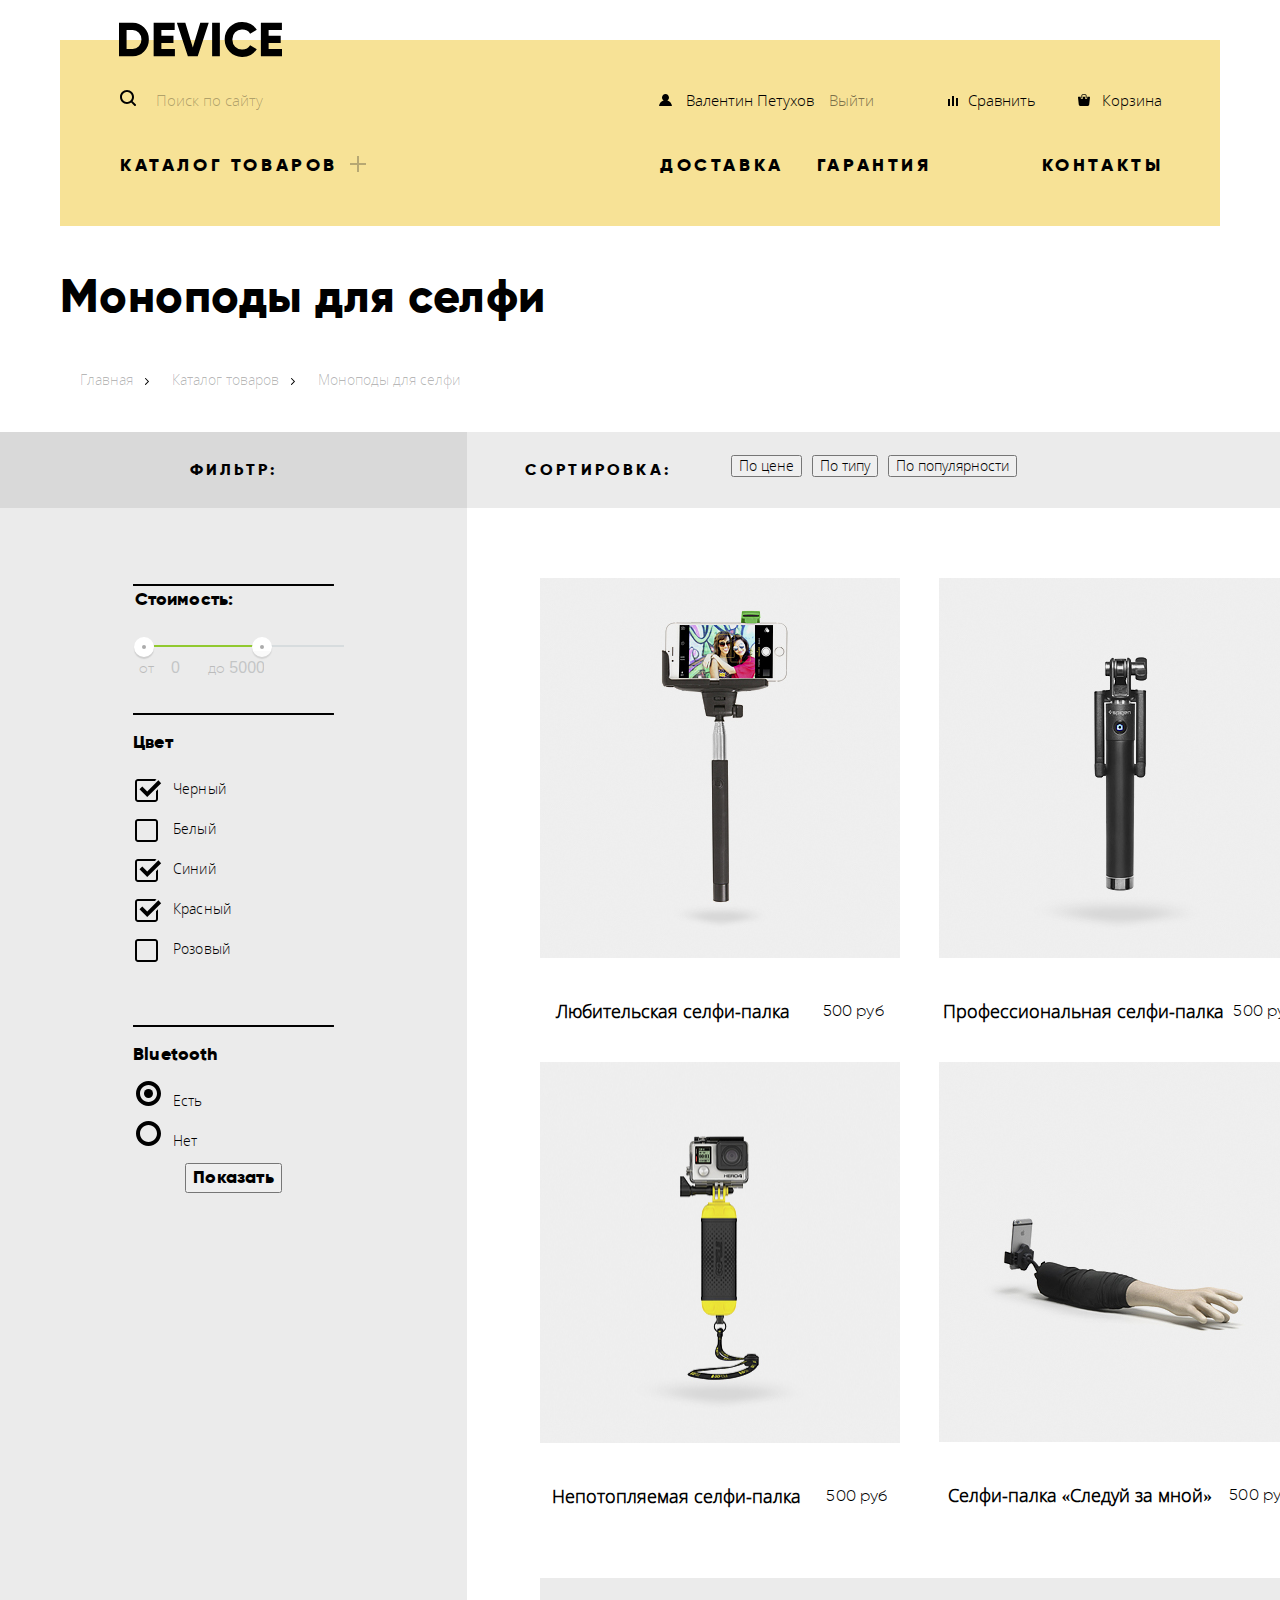
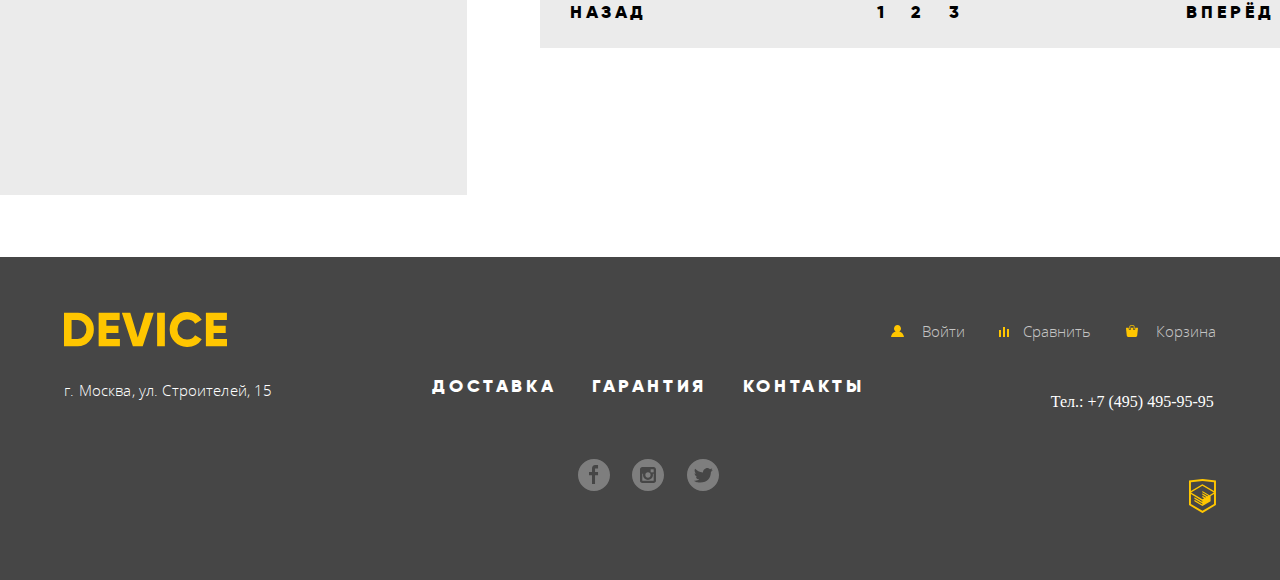
==== catalog-item.html @ 0e11ee61 "каталог" ====
<!DOCTYPE html>
<html lang="ru">
  <head>
    <meta charset="utf-8">
    <title>HTML Academy: Девайс</title>
    <link rel="stylesheet" href="css/normalize.css">
    <link rel="stylesheet" href="css/style.css">

  </head>
  <body>
    <div class="navigation_catalog">
      <div class="main_logo">
        <a href="index.html">
      <svg xmlns="http://www.w3.org/2000/svg" width="163" height="35" viewBox="0 0 163 35" fill="black">
          <defs>
              <style>
                  .cls-1{fill-rule:evenodd}
              </style>
          </defs>
          <path id="_-e-logo" d="M-.151.702v33.6h13.532a15.72 15.72 0 0 0 11.72-4.824 16.458 16.458 0 0 0 4.712-11.976 16.458 16.458 0 0 0-4.712-11.976A15.723 15.723 0 0 0 13.381.702H-.151zM7.582 26.91V8.091h5.8a8.646 8.646 0 0 1 6.5 2.568 9.407 9.407 0 0 1 2.489 6.84 9.406 9.406 0 0 1-2.489 6.84 8.642 8.642 0 0 1-6.5 2.568h-5.8zm34.8-5.952h12.082v-7.3H42.378V8.091h13.291V.702H34.645v33.6H55.91V26.91H42.378v-5.952zm36.343 13.344L89.744.702h-8.458l-7.491 24.72L66.304.702h-8.457l11.019 33.6h9.859zm14.4 0h7.733V.702h-7.733v33.6zm38.615-1.416a15.506 15.506 0 0 0 6.041-5.688l-6.67-3.84a7.482 7.482 0 0 1-3.165 3.024 9.87 9.87 0 0 1-4.664 1.1 9.595 9.595 0 0 1-7.177-2.736 9.909 9.909 0 0 1-2.682-7.248 9.909 9.909 0 0 1 2.682-7.248 9.595 9.595 0 0 1 7.177-2.736 9.897 9.897 0 0 1 4.639 1.08 7.592 7.592 0 0 1 3.19 3.048l6.67-3.84a15.873 15.873 0 0 0-6.09-5.688 17.42 17.42 0 0 0-8.409-2.088c-9.779-.272-17.797 7.691-17.591 17.472-.208 9.781 7.809 17.747 17.588 17.476a17.52 17.52 0 0 0 8.458-2.088zm17.881-11.928h12.082v-7.3h-12.085V8.091h13.29V.702h-21.023v33.6h21.265V26.91h-13.532v-5.952z" class="cls-1" data-name="-e-logo"/>
      </svg></a>
      </div>
    <nav>
      <ul class="user_menu">
        <li class="nav_butt1_cat"><img src="img/search.svg" alt="Лупа для поиска" class="search_ic"><a href="" class="button button_search">Поиск по сайту</a></li>
        <li class="nav_butt2_cat"><img src="img/user.svg" alt="иконка войти" class="in_ic"><a href="" class="button">Валентин Петухов</a></li>
        <li class="nav_butt2.2_cat"><a href="" class="button nav_cat">Выйти</a></li>
        <li class="nav_butt3_cat"><img src="img/compare.svg" alt="иконка сравнить" class="compare_ic"><a href="" class="button">Сравнить</a></li>
        <li class="nav_butt4_cat"><img src="img/cart.svg" alt="иконка корзины" class="cart_ic"><a href="" class="button">Корзина</a></li>
      </ul>

      <ul class="main_menu">
        <li class="main_butt1"><a href="catalog-item.html" class="button_main nav_butt">Каталог товаров</a></li>
        <li class="button_plus"><a href=""><img src="img/plus.svg" alt="+"></a></li>
        <li class="main_butt2"><a href="" class="button_main">Доставка</a></li>
        <li class="main_butt3"><a href="" class="button_main">Гарантия</a></li>
        <li class="main_butt5"><a href="" class="button_main">Контакты</a></li>

      </ul>
    </div>
    <div>
      <ul class="visually-hidden nav_menu">
          <li><a href="#">Виртуальная реальность</a></li>
          <li><a href="catalog-item.html">Моноподы для селфи</a></li>
          <li><a href="#">Экшн-камеры</a></li>
          <li><a href="#">Фитнеc-браслеты</a></li>
          <li><a href="#">Умные часы</a></li>
          <li><a href="#">Квадрокоптеры</a></li>
    </div>
      </ul>
    </nav>
    </header>
  <main>
    <p class="info">Моноподы для селфи</p>
    <ul class="breadcrumps">
      <li> <a href="" class="breadcrumps_list">Главная</a></li>
      <li> <a href="" class="breadcrumps_list">Каталог товаров</a></li>
      <li class="breadcrumbs-current breadcrumps_list">Моноподы для селфи</li>
    </ul>



    <div class="filter_opt">
      <p class="main-filt">Фильтр:</p>
      <p class="filt_sort">Сортировка:</p>
      <form class="" method="get"
      action="https://echo.htmlacademy.ru">
        <fieldset class="filter_opt">
          <ul class="filet_tab">
            <li><button type="button">По цене</button></li>
            <li><button type="button">По типу</button></li>
            <li><button type="button">По популярности</button></li>
          </ul>
        </fieldset>
      </form>
    </div>
    <div class="items_catalog">
      <div class="filt_part">
        <p class="visually-hidden">Фильтр товаров</p>
        <form class="filter_catalog" method="get" action="https://echo.htmlacademy.ru">
          <fieldset class="filter-item">
                  <legend class="items">Стоимость:</legend>
                  <div class="range-filter">
                    <div class="range-controls">
                      <div class="scale">
                        <div class="bar"></div>
                      </div>
                      <div class="toggle toggle-min"></div>
                      <div class="toggle toggle-max"></div>
                    </div>
                    <div class="price-controls">
                      <label class="min-price">от <input name="min-price" type="number" value="0"></label>
                      <label class="max-price">до <input name="max-price" type="number" value="5000"></label>
                    </div>
                  </div>
                </fieldset>

            <!--<p class="price-option"><input type="range" min="0" max="15000" step="50"></p>-->


          <fieldset>
            <legend class="items color">Цвет</legend>
            <ul>
              <li class="color-option"><input type="checkbox" class="filter-input-checkbox visually-hidden" name="black" checked id="color_black">Черный
                <label for="color_black"></label>
              </li>
              <li class="color-option"><input type="checkbox" class="filter-input-checkbox visually-hidden"  name="white" id="color_white">Белый
                <label for="color_white"></label>
              </li>
              <li class="color-option"><input type="checkbox" class="filter-input-checkbox visually-hidden" name="blue" checked id="color_blue">Синий
                <label for="color_blue"></label>
              </li>
              <li class="color-option"><input type="checkbox" class="filter-input-checkbox visually-hidden" name="red" checked id="color_red">Красный
                <label for="color_red"></label>
              </li>
              <li class="color-option"><input type="checkbox" class="filter-input-checkbox visually-hidden" name="pink" id="color_pink">Розовый
                <label for="color_pink"></label>
              </li>
            </ul>
          </fieldset>

          <fieldset class="bluet_sl">
            <legend class="items bluetooth_opt">Bluetooth</legend>
            <ul>
              <li class="bluetooth-option"><input type="radio" class="filter-input-radio visually-hidden" name="bluetooth" value="have" checked id="bluet_yes">Есть
                <label for="bluet_yes"></label>
              </li>
              <li class="bluetooth-option"><input type="radio" class="filter-input-radio visually-hidden" name="bluetooth" value="no" id="bluet_no">Нет
                <label for="bluet_no"></label>
              </li>
            </ul>
          </fieldset>
          <button type="submit" class="items button_main">Показать</button>
        </form>
      </div>
    <div >
      <ul class="catalog">
        <li>

            <p><img src="img/item-1.jpg" width="360" height="380" alt="Любительская селфи-палка"></p>
            <div class="visually-hidden">
              <a href="#">В корзину</a>
              <a href="#">Добавить к сравнению</a>
            </div>
            <div class="catalog_items">
              <a href="" class="button"> <h3>Любительская селфи-палка</h3></a>
              <p class="price">500 руб</p>
            </div>
        </li>
        <li>

            <p><img src="img/item-2.jpg" width="360" height="380" alt="Профессиональная селфи-палка"></p>
            <div class="visually-hidden">
              <a href="#">В корзину</a>
              <a href="#">Добавить к сравнению</a>
            </div>
            <div class="catalog_items">
            <a href="" class="button"> <h3>Профессиональная селфи-палка </h3></a>
            <p class="price">500 руб</p>
            </div>

        </li>
        <li>

          <p><img src="img/item-3.jpg" width="360" height="381" alt="Непотопляемая селфи-палка"></p>
          <div class="visually-hidden">
            <a href="#" >В корзину</a>
            <a href="#" >Добавить к сравнению</a>
        </div>
        <div class="catalog_items">
            <a href="" class="button"><h3>Непотопляемая селфи-палка</h3></a>
            <p class="price">500 руб</p>
        </div>
        </li>
        <li>

        <p><img src="img/item-4.jpg" width="360" height="380" alt="Селфи-палка «Следуй за мной»"></p>
        <a href="#" class="visually-hidden">В корзину</a>
        <a href="#" class="visually-hidden">Добавить к сравнению</a>
        <div class="catalog_items">
            <a href="" class="button"><h3>Селфи-палка «Следуй за мной»</h3></a>
            <p class="price">500 руб</p>
        </div>
      </li>

      </ul>

      <ul class="filter_list">
        <li class="butt_list">Назад</li>
        <li>1</li>
        <li>2</li>
        <li>3</li>
        <li class="butt_list">Вперёд</li>
      </ul>

  </div>
</div>
  <footer class="footer">
    <div class=footer_menu>
      <div class="foot_log">
        <a href="#" class="foot_logo_main">
          <svg xmlns="http://www.w3.org/2000/svg" width="163" height="35" viewBox="0 0 163 35" fill="#ffc600">
          <defs>
          <style>.cls-1{fill-rule:evenodd}</style>
          </defs>
          <path  id="_-e-logo" d="M-.151.702v33.6h13.532a15.72 15.72 0 0 0 11.72-4.824 16.458 16.458 0 0 0 4.712-11.976 16.458 16.458 0 0 0-4.712-11.976A15.723 15.723 0 0 0 13.381.702H-.151zM7.582 26.91V8.091h5.8a8.646 8.646 0 0 1 6.5 2.568 9.407 9.407 0 0 1 2.489 6.84 9.406 9.406 0 0 1-2.489 6.84 8.642 8.642 0 0 1-6.5 2.568h-5.8zm34.8-5.952h12.082v-7.3H42.378V8.091h13.291V.702H34.645v33.6H55.91V26.91H42.378v-5.952zm36.343 13.344L89.744.702h-8.458l-7.491 24.72L66.304.702h-8.457l11.019 33.6h9.859zm14.4 0h7.733V.702h-7.733v33.6zm38.615-1.416a15.506 15.506 0 0 0 6.041-5.688l-6.67-3.84a7.482 7.482 0 0 1-3.165 3.024 9.87 9.87 0 0 1-4.664 1.1 9.595 9.595 0 0 1-7.177-2.736 9.909 9.909 0 0 1-2.682-7.248 9.909 9.909 0 0 1 2.682-7.248 9.595 9.595 0 0 1 7.177-2.736 9.897 9.897 0 0 1 4.639 1.08 7.592 7.592 0 0 1 3.19 3.048l6.67-3.84a15.873 15.873 0 0 0-6.09-5.688 17.42 17.42 0 0 0-8.409-2.088c-9.779-.272-17.797 7.691-17.591 17.472-.208 9.781 7.809 17.747 17.588 17.476a17.52 17.52 0 0 0 8.458-2.088zm17.881-11.928h12.082v-7.3h-12.085V8.091h13.29V.702h-21.023v33.6h21.265V26.91h-13.532v-5.952z" class="cls-1" data-name="-e-logo"/>
          </svg>
        </a>
        <p class="description foot_contact">г. Москва, ул. Строителей, 15</p>
        </div>
      <div class="foot_serv">
        <ul class="footer_text">
          <li><a href="" class="foot_text">Доставка</a></li>
          <li><a href="" class="foot_text">Гарантия</a></li>
          <li><a href="" class="foot_text">Контакты</a></li>
        </ul>
        <ul class="footer_icon" > <!-- фон для проверки работоспособности иконок -->
          <li><a href="#" class="social_button"><img src="img/facebook.svg" alt="facebook"></a></li>
          <li><a href="#" class="social_button"><img src="img/inst.svg" alt="instagramm"></a></li>
          <li><a href="#" class="social_button"><img src="img/tw.svg" alt="twitter"></a></li>
        </ul>
      </div>
      <div  class="foot_menu1">
        <ul class="foot_user ">
          <li ><object type="image/svg+xml" data="img/user.svg"></object>
            <a href=""  class="foot_menu">Войти</a></li>
          <li><object type="image/svg+xml" data="img/compare.svg"   >
            </object><a href=""  class="foot_menu">Сравнить</a></li>
          <li><object type="image/svg+xml" data="img/cart.svg"></object>
            <a href=""  class="foot_menu">Корзина</a></li>
        </ul>
          <a href="tel:+7.495.495.95.95" class="foot_tel foot_contact">Тел.: +7 (495) 495-95-95</a>
        <div class="academ_log">
          <a href="htmlacademy.ru" class=" foot_logo">
            <svg version="1.1" id="Layer_1" xmlns="http://www.w3.org/2000/svg" xmlns:xlink="http://www.w3.org/1999/xlink" x="0px" y="0px" width="26.943px" height="34.09px" viewBox="0 0 26.943 34.09" enable-background="new 0 0 26.943 34.09" xml:space="preserve" fill="#ffc600">
            <path d="M13.62,0.017L13.472,0L0,1.412v24.661l13.473,8.017l13.43-7.99l0.042-0.025V1.412L13.62,0.017z M25.019,12.127L13.495,5.334 L13.494,5.23l-0.087,0.05l-0.088-0.056v0.109L1.925,12.118V3.147l11.548-1.212l11.547,1.212V12.127z M13.405,6.787L24.923,13.5 l-4.479,2.64l-7.093-4.221l-0.014,1.415l5.904,3.513l-0.86,0.507l-5.03-2.992l-0.014,1.415l3.827,2.275l-0.782,0.523l-3.031-1.787 l-0.014,1.413l1.853,1.091l-1.8,1.081L2.034,13.622L13.405,6.787z M1.925,15.127l11.411,6.791l0.016,1.044L5.41,18.234L5.395,19.65 l7.979,4.795l0.018,1.076l-7.973-4.74l-0.013,1.414l8.021,4.822l0.046,0.025l8.143-4.872l-0.011-5.177l3.415-2.036v10.021 L13.472,31.85L1.925,24.979V15.127z"/>
            </svg>
          </a>
        </div>
      </div>
    </div>
  </footer>
</main>
  </body>
</html>
---- css/style.css ----
@font-face {
  font-family: 'opensanslight';
  src:url('../fonts/opensanslight.woff2') format('woff2'),
  url('../fonts/opensanslight.woff') format('woff');
  font-weight: normal;
  font-style: normal;
}

@font-face {
  font-family: 'opensansregular';
  src:url('../fonts/opensans.woff2') format('woff2'),
  url('../fonts/opensans.woff') format('woff');
  font-weight: normal;
  font-style: normal;
}

@font-face {
  font-family:'gilroyextrabold';
  src: url('../fonts/gilroyextrabold.woff2') format('woff2'),
  url('../fonts/gilroyextrabold.woff') format('woff');
  font-weight: normal;
  font-style: normal;
}

@font-face {
  font-family:'girlgilroylight';
  src: url('../fonts/gilroylight.woff2') format('woff2'),
  url('../fonts/gilroylight.woff') format('woff');
  font-weight: normal;
  font-style: normal;
}

li{
  list-style: none;
}

a{
  text-decoration: none;
  color: black
}

.navigation{
  background-color:  #f7e296;
  margin: 40px auto 0px auto;
  width: 1160px; height: 299px;
}

.navigation_catalog{
  background-color:  #f7e296;
  margin: 40px auto 0px auto;
  width: 1160px; height: 186px;
}

.main_logo{
  position: absolute;
  margin-left: 59px;
  margin-top: -18px;
  padding: 0;
}

.main_logo:hover, .main_logo:focus{
  opacity: 0.6;
}

.main_logo:active{
  opacity: 0.3;
}

.user_menu{
  display: flex;
  padding-top: 45px;
  padding-bottom: 0px;
  margin-bottom: 0px;
  margin-top: 0px;
  padding-left: 0px;
}

.main_menu{
  display: flex;
  padding-top: 35px;
  margin-top: 0px;
  padding-left: 0px;
  text-transform: uppercase;
  letter-spacing: 3.6px;
}

.nav_butt1{
  width: 144px;
  margin-left: 60px;
}

.nav_butt2{
  width: 70px;
  margin-left: 393px;
}

.nav_butt3{
  width: 89px;
  margin-left: 218px;
}

.nav_butt4{
  width: 84px;
  margin-left: 41px;
}

.main_butt1{
  margin-left: 60px;
}

.main_butt2{
  margin-left: 294px;
}

.button_plus{
  opacity: 0.3;
  padding-top:6px;
  margin-left: 12px;
}

.main_butt3{
  margin-left: 33px;
}

.main_butt5{
  margin-left: 110px;
}


.nav_butt1_cat{
  width: 144px;
  margin-left: 60px;
}

.nav_butt2_cat{
  width: 170px; margin-left: 395px;}

.nav_cat{
  opacity: 0.5;
}

.nav_butt3_cat{
  width: 89px;
  margin-left: 74px;
}

.nav_butt4_cat{
  width: 84px;
  margin-left: 41px;
}

.button_search , .breadcrumps_list{
  color: rgba(0, 0, 0, 0.3);
}

.button_search:hover,
.button_search:focus{
  color: rgba(0, 0, 0, 0.6);
}

.button{
  font-size: 15px;
  font-family: 'opensanslight';
  line-height: 30px;
 }

.button:hover, .button:focus,
.button_main:hover, .button_main:focus,
.nav_menu:hover, .nav_menu:focus {
  color: rgba(0, 0, 0, 0.6);
}

.button:active, .button_main:active, .nav_menu:active{
  color: rgba(0, 0, 0, 0.3);
}

.button_site_main{
  margin-top: 46px;
}

.button_main{
  font-size: 18px;
  font-family: 'gilroyextrabold';
  line-height: 30px;
}

.button_site{
  font-size: 18px;
  font-family: 'gilroyextrabold';
  line-height: 30px;
  display: inline-block;
  width: 220px;
  height: 58px;
  text-align: center;
  position: relative;
  text-transform: uppercase;
  letter-spacing: 3.6px;
}

.button_site::before{
  content: url("../img/yellow_line_min.png") ;
  display: block;
  width: 100%;
  position: absolute;
  top: -4%;
  z-index: -1;
}

.button_site:hover::before, .button_site:focus::before{
  content: url("../img/yellow_line_max.png") ;
  display: block;
  color: black;
  width: 100%;
  top: -8%;
  position: absolute;
  z-index: -1;
}

 .button_site:active{
  color: rgba(0, 0, 0, 0.3);
}

.main_item{
  display: flex;
  position: relative;
  margin: -111px auto 0px auto;
  width: 1160px;
  min-height: 486px;
  justify-content: flex-start;
}

.img_item{
  margin-left: 90px;
}

.img_item3{
  align-self: center;
  margin-left: 31px;
}

.main_info{display: flex;
  flex-direction: column;
  align-items:  flex-start;
  margin-left: 125px;
}

.main_info3{
  display: flex;
  flex-direction: column;
  align-items:  flex-start;
  margin-left: 43px;
}

.page_title{
  font-family: 'gilroyextrabold';
  font-size: 47px;
  margin-bottom: 20px;
  line-height: 1.19;
  letter-spacing: 0.47px;
  margin-top: 80px;
  margin-bottom: 0;
}

.description{
  font-family: 'opensanslight';
  font-size: 15px;
  font-weight: 300;
  line-height: 2;
  text-align: left;
  font-weight: 300;
  letter-spacing: 0.15px;
  margin-top: 22px;
  margin-bottom: 0;
}

.slider-controls label {
  display: inline-block;
  width: 12px;
  height: 12px;
  margin-right: 21px;
  color: black;
  vertical-align: top;
  background-image: url(../img/radio-off.svg);
  background-size: 12px;


  cursor: pointer;
}
.slider-controls {
  position: absolute;
  bottom: 147px;
  right: 62px;
  z-index: 20;

  font-size: 0;
}

.filter{
  position: relative;
  left: 983px;
  bottom: 191px;
  width: 80px;

}

.cards_items{
  width: 1161px;
  margin-left: auto;
  margin-right: auto;
  position: relative;
}


.property{
  font-family: 'opensanslight';
  font-size: 13px;
  line-height: 20px;
  color: #464646;
}

.table_content{
  font-family: 'girlgilroylight';
  font-size: 36px;
  line-height: 48px;
}

.items_table{
  margin-top: 50px;
  margin-left: auto;
  margin-right: auto;
  width: 1160px;
}

.items {
  font-family: 'gilroyextrabold';
  font-size: 18px;
  line-height: 24px;
  letter-spacing: 0.18px;
 font-weight: 800;
 font-stretch: normal;
 font-style: normal;
 line-height: 1.33;
 letter-spacing: 0.18px;
 text-align: left;
}

.cards_list{
  display: flex;
  flex-direction: row;
  width: 1160px;
  margin-left: auto;
  margin-right: auto;
  margin-bottom: 0px;
  margin-top: 0px;
  align-items: flex-start;
  justify-content: space-between;
  padding-left: 0px;
}

.cards_box{
  display: flex;
  align-items: flex-start;
  justify-content: space-between;
}

.link::before, .link1::before, .link2::before, .link3::before, .link4::before, .link5::before {
margin-bottom: 40px;
}

.link{
  width: 160px;
}

.link::before{
  content: url(../img/popular-1.svg);
  background-color: #f7e296;
  display: block;
  height: auto;
  padding-top: 52px;
  padding-bottom: 30%;
  position: relative;
  text-align: center;
  width: 160px;
}

.link:hover::before, .cards:focus::before{
  background-color: #f0c52e;
}

.link:active::before{
  content: url(../img/popular-1t.svg);
}

.link1{
  width: 160px;
}

.link1::before{
  content: url(../img/popular-2.svg);
  background-color: #f7e296;
  display: block;
  height: auto;
  padding-top: 43px;
  padding-bottom: 1px;
  position: relative;
  text-align: center;
  width: 160px;
  height: 115px;
}

.link1:hover::before, .cards:focus::before{
  background-color: #f0c52e;
}

.link1:active::before{
  content: url(../img/popular-2t.svg);
}

.link2{
  width: 160px;
}

.link2::before{
  content: url(../img/popular-3.svg);
  background-color: #f7e296;
  display: block;
  height: auto;
  padding-top: 38px;
  padding-bottom: 65px;
  position: relative;
  text-align: center;
  width: 160px;
  height: 58px;
}

.link2:hover::before, .cards:focus::before{
  background-color: #f0c52e;
}

.link2:active::before{
  content: url(../img/popular-3t.svg);
}

.link3{
  width: 160px;
}

.link3::before{
  content: url(../img/popular-4.svg);
  background-color: #f7e296;
  display: block;
  height: auto;
  padding-top: 50px;
  padding-bottom: 32%;
  position: relative;
  text-align: center;
  width: 160px;
  height: 58px;
}

.link3:hover::before, .cards:focus::before{
  background-color: #f0c52e;
}

.link3:active::before{
  content: url(../img/popular-4t.svg);
}

.link4{
  width: 160px;
}

.link4::before{
  content: url(../img/popular-5.svg);
  background-color: #f7e296;
  display: block;
  height: auto;
  left: 50%
  top: 10%;
  position: relative;
  text-align: center;
  padding-top: 32px;
  padding-bottom: 25px;
}

.link4:hover::before, .cards:focus::before{
  background-color: #f0c52e;
}

.link4:active::before{
  content: url(../img/popular-5t.svg);
}

.link5{
  width: 160px;
}

.link5::before{
  content: url(../img/popular-6.svg);
  background-color: #f7e296;
  display: block;
  height: auto;
  padding-top: 49px;
  padding-bottom: 23%;
  position: relative;
  text-align: center;
  width: 160px;
  height: auto;
}

.link5:hover::before, .cards:focus::before{
  background-color: #f0c52e;
}

.link5:active::before{
  content: url(../img/popular-6t.svg);
}

.service_main{
  display: flex;
  margin-left: auto;
  margin-right: auto;
  margin-top: 94px;
  justify-content:  flex-start;
  width: 1160px;
}

.background_serv{
  width: 100%;
  height: 285px;
  left:0px;
  margin-top: 80px;
  background-color: #e5e5e5;
  position: absolute;
  z-index: -2;
}


.parter__logo{
  display: flex;
  justify-content: space-between;
  width: 100%;
  padding-left: 0px;
  margin: 0 auto;
}

.partner_table{
  margin-top: 140px;
  width: 1160px;
  margin-left: auto;
  margin-right: auto;
}

.info_us{
  display: flex;
  flex-flow: row;
  justify-content: space-between;
  align-items: flex-start;
  margin: 100px auto 0;
  box-sizing:  border-box;
  width: 1161px;
}

.about_us , .contacts{
  position: relative;
  margin: 0;
}

.about_us{
  width: 485px;
}

.contacts{
  width: 560px;
}

.info{
  font-size: 47px;
  font-family: 'gilroyextrabold';
  line-height: 48px;
  line-height: 1.02;
  letter-spacing: 0.47px;
  margin-left: auto;
  margin-right: auto;
  width: 1160px;
}

.black_line::before{
  content: url("../img/top_line.png");
  display: block;
  position: absolute;
  top: -44px;
}

.description1{
  margin-top: 28px;
}

.description2{
  margin-top: 0px;
  margin-bottom: 40px;
}

.delivery{
  font-family: 'gilroyextrabold';
  font-size: 16px;
  line-height: 2.5;
  font-weight: 800;
  margin-top: 66px;
  padding-left: 36px;
}

.img_deliv{
  align-self: baseline;
  margin-top: 65px;
}

.button_footer::before{
  content: url("../img/footer_min.png") ;
  display: block;
  width: 100%;
  position: absolute;
  top: -4%;
  z-index: -1;
}

.button_footer{
  display: inline-block;
  width: 260px;
  height: 58px;
  text-align: center;
  position: relative;
  text-transform: uppercase;
  letter-spacing: 3.6px;
  margin-top: 47px;
}

.button_footer::after{
  content: " ";
  display: block;
  position: absolute;
  top: 5%;
  bottom:  15%;
  width: 260px;
  height: 8px;
  background-position: center;
  z-index: -1;
}

.write_butt{
 margin-top: 67px;
}

.user_img{
  fill: #ffc600;
}



.footer{
 display: flex;
 margin-top: 62px;
 width: auto;
 background-color: #464646;
 justify-content: center;
 min-height: 323px;
 margin-left: auto;
 margin-right: auto;
 min-width: 1161px;
}

.img_foot{
  padding-right: 15px;
}

.foot_logo:hover, .foot_logo:focus{
  opacity: 0.6;
}

.foot_logo:active{
  opacity: 0.3;
}

.foot_contact{
  color: white;
  margin-top: 24px;
  width: 240px;
}

.foot_menu1{
 display: flex;
 flex-flow: column;
 width: 325px;
 margin-top: 40px;
}

.foot_user{
  list-style: none;
  display: flex;
  padding-left: 0px;
  justify-content: space-between;
  margin-bottom: 0px;
}

 .foot_log{
 display: flex;
 min-width: 367px;
 justify-content: center;
 flex-direction: column;
 align-items: flex-start;
 margin-top: -90px;
 }

.foot_serv{
 display: flex;
 justify-content: center;
 flex-direction: column;
 align-items: center;
 margin-left: -25px;
}

.footer_text{
 display: flex;
 flex-flow:  row;
 justify-content:  space-around;
 min-width: 468px;
 list-style: none;
 padding-left: 0;
 margin-bottom: 0;
 margin-top: 80px;
}

.footer_icon{
  display: flex;
  flex-flow:  row;
  width: 141px;
  justify-content: space-between;
  align-items: center;
  list-style: none;
  padding-left: 0;
  margin-top: 60px;
}

.social_button{
  opacity: 0.3;
}

.social_button:hover, .social_button:focus{
  opacity: 0.6;
}

.social_button:active{
  opacity: 0.1;
}

.footer_menu{
  display: flex;
  width: 1160px;
  justify-content: space-around;
  margin-bottom: 30px;
  flex-flow: row;
  list-style: none;
  box-sizing: border-box;
}

.foot_menu {
 color: rgba(255, 255, 255, 0.7);
 font-size: 15px;
 font-family: 'opensanslight';
 line-height: 36px;
 margin-left: 14px;
}

.foot_menu:default{
  opacity: 0.7;
}

.foot_menu:hover, .foot_menu:focus{
  color: #fff;
}

.foot_menu:active{
  opacity: 0.3;
}


.academ_log {
  align-self: flex-end;
  margin-top: 68px;
}

.foot_tel{
  align-self: flex-end;
  margin-top: 44px;
  width: 165px;
}

.services{
  display: flex;
  flex-flow: column;
  align-items: flex-start;
  width: 278px;
  padding-left: 0;
}

.slider_services{
  text-align: right;
  display: flex;
  flex-flow: column;
  justify-content: space-around;
  border-right: 7px solid black;
  width: 277px;
  height: 320px;
}

.button_services{
  background-color: transparent;
  border:none;
  margin-bottom: 55px;
  width: 160px;
  height: 8px;
  text-align: center;
  position: relative;
  text-transform: uppercase;
  letter-spacing: 3.6px;
  font-size: 18px;
  font-family: 'gilroyextrabold';
  line-height: 30px;
}

.button_services::before{
  content: url("../img/service_min.png");
  display: block;
  top: 5%;
  right: -210px;
  width: 100%;
  position: absolute;
  padding-right: 45px;
  margin-right: 166px;
  z-index: -1;
}

.button_services:hover::before, .button_services:focus::before{
  content: url("../img/service_max.png") ;
  display: block;
  color: black;
  width: 100%;
  top: -8%;
  position: absolute;
  z-index: -1;
  border:none;
  outline: 0 !important;
}

.button_services:active::before{
  color: white;
  content: url("../img/service_black.png") ;
  display: block;
  color: black;
  width: 100%;
  top: -8%;
  position: absolute;
  z-index: -1;
  outline: 0 !important;
}

.button_services:active{
  color: white;
  border: none; outline: inherit;
}


.button_services:hover, .button_services:focus{
  border: none;
  outline: inherit;
}

.partner_logo_item:hover, .partner_logo_item:focus{
  opacity: 1;
}

.partner_logo_item{
  opacity: 0.2;
}

fieldset{outline: none;
  border: none;
  padding:0px;
}

.button_foot, .nav_menu{
  font-size: 15px;
  font-family: 'opensanslight';
  line-height: 36px;
}

.breadcrumps{
  font-size: 14px;
  font-family: 'opensanslight';
  line-height: 24px;
}

.breadcrumps-current{
  font-size: 14px;
  font-family: 'opensanslight';
  line-height: 24px;
}

.main-filt{
  text-transform: uppercase;
  font-family: 'gilroyextrabold';
  font-size: 16px;
  line-height: 24px;
  letter-spacing: 3.2px;
  background-color: #d9d9d9;
  margin-bottom: 0;
  min-width: 467px;
  text-align: center;
  margin: 0;
  padding-top: 26px;

}

.filt_sort{
  text-transform: uppercase;
  font-family: 'gilroyextrabold';
  font-size: 16px;
  line-height: 24px;
  letter-spacing: 3.2px;
  background-color: #ebebeb;
  margin-bottom: 0;
  min-width: 262px;
  text-align: center;
  padding-top: 26px;
  padding-bottom: 26px;
  align-self: flex-start;
  margin: 0px;

}

fieldset{
  font-size: 14px;
  font-family: 'opensanslight';
  line-height: 40px;
  letter-spacing: 0.14px;
}

.price-option ,  .color-option , .bluetooth-option{
  font-size: 14px;
  font-family: 'opensanslight';
  line-height: 40px;
  letter-spacing: 0.14px;
}

.price{
  font-family: 'girlgilroylight';
  font-size: 16px;
  line-height: 24px;
  letter-spacing: 0.16px;
}

.logo_device{
  margin-left: 199px;
  margin-top: 21px;.
}

.list_item{width: 87px;
  height: 13px;
  display: flex;
  flex-direction: row;
  padding-left: 0px;
  border: none;
  outline: none;
}

.table_content{
  display: flex;
  width: 429px;
  justify-content: space-between;
  margin-top: 23px;
  margin-bottom: 5px;
  line-height: 1.33;
  letter-spacing: 0.36px;
}

.property{
  display: flex;
  width: 361px;
  justify-content: space-between;
}

.copter{
  width: 232px;
}

.copt_opt{
  width: 274px;
}

.search_ic{
  margin-right: 20px;
}

.in_ic{
  margin-right: 14px;
}

.compare_ic{
  margin-right: 10px;
}

.cart_ic{
  margin-right: 12px;
}

.services1{
  display: flex;
  margin-top: 47px;
}

.services_del::after{
  content: url("../img/delivery.svg") ;
  position: relative;
  top: 20px;
}

.services_af::after{
  content: url("../img/warranty.svg") ;
  position: relative;
  top: -5px;
  right: 20px;
}

.services_cred::after{
  content: url("../img/credit.svg") ;
  position: relative;
  top: -5px;
  right: 25px;
}


.delivery_inf{
  display: flex;
  flex-flow: column;
  width: 426px;
  margin-right: 132px;
  margin-left: 117px;
}

.info_deli{
  margin-top: 8px;
  margin-bottom: 0;
}

.info_deli1{
  margin-top: 28px;
}


.icon_dev{
  width: 100px;
  height: 100px;
  fill: red;
}

.breadcrumps{
  display: flex;
  list-style: none;
  margin-bottom: 40px;
  justify-content: flex-start;
  flex-wrap: wrap;
  margin-left: auto;
  margin-right: auto;
  width: 1160px;
}

.breadcrumps li{
  position: relative;
  margin-right: 39px;
}


.breadcrumps li::after{
  content: url("../img/nav-arrow.svg") ;
  position: absolute;
  right: -16px;
}

.breadcrumbs-current::after {
  display: none;
}

.filter_items{
  display: flex;
  flex-direction: row;
  width: 100%;
  justify-content: flex-start;
  align-items:  center;
}

.filter_opt{
  display: flex;
  flex-direction: row;
  background-color: #ebebeb;
  min-height: 71px;
}

.filet_tab{
  display: flex;
  flex-direction: row;
  list-style: none;
  justify-content:  space-between;
  align-items: center;
  width: 286px;
  padding-left:0;
}

.filter_catalog{
  display: flex;
  justify-content: flex-start;
  align-items: center;
  flex-direction: column;
  background-color: #ebebeb;
  width: 467px;
  min-height: 1287px;
}

.color-option label{
  position: relative;

  display: block;

  cursor: pointer;
  user-select: none;
}

.color-option + label::before {
  content: "";
  position: absolute;

  width: 16px;
  height: 16px;


}

.filter-input-checkbox + label::before {
  content: "";
  position: absolute;

  top: -30px;
  left: -38px;
  width: 23px;
  height: 23px;
  background-image: url("../img/checkbox-off.svg");

}

.filter-input-checkbox:checked + label::before{
  opacity: 0;
}
.filter-input-checkbox:checked + label::after {
  content: "";

  position: absolute;
  top: -30px;
  left: -38px;
  width: 27px;
  height: 23px;


  background-image: url("../img/checkbox-on.svg");
  background-repeat: no-repeat;
  background-position: 0 0;
}

.filter-input-radio + label::before{
  content: "";
  position: absolute;
  width: 25px;
  height: 25px;
  left: 136px;
  background-image: url("../img/radio-off.svg");
  background-repeat: no-repeat;
  background-position: 0 0;
}

.filter-input-radio:checked + label::before{
  opacity: 0;
}

.filter-input-radio:checked + label::after{
  content: "";
  position: absolute;
  width: 25px;
  height: 25px;
  left: 136px;
  background-image: url("../img/radio-on.svg");
  background-repeat: no-repeat;
  background-position: 0 0;

}

.filter-item {
  margin: 0;
  padding: 0;
  background-image: url(../img/up_line_catalog.png);
  background-repeat: no-repeat;
  background-position: left;

  border: none;

  /* Для демонстрации */
  width: 260px;
  margin: 50px auto;
}

.range-filter {
  width: 260px;
  margin-top: -40px;
  height: 50px;
}

.filter-item legend {
  font-size: 18px;
  line-height: 24px;
  padding-top: 29px;
  padding-left: 31px;
  font-weight: 700;
}

.range-controls {
  position: relative;
  top:35px;
  height: 41px;
  margin-left: 30px;
  padding-top: 39px;
  padding-right: 20px;
  padding-left: 20px;



  border-radius: 5px;
}

.range-controls .scale {
  height: 2px;

  background: #d7dcde;
}

.range-controls .bar {
  width: 55%;
  height: 2px;

  background: #91c92f;
}

.range-controls .toggle {
  position: absolute;
  top: 31px;
  left: 0;

  width: 4px;
  height: 4px;
  padding: 0;

  border: 8px solid #ffffff;
  background-color: #ababab;
  box-shadow: 0 2px 1px 0 #cfcfcf;
  border-radius: 50%;
  cursor: pointer;
}

.range-controls .toggle-min {
  left: 0px;
}

.range-controls .toggle-max {
  left: 118px;
}

.price-controls {
  font-size: 0;
  display: flex;
}

.price-controls label {
  display: inline-block;
  line-height: 1.71;
  font-family: 'girlgilroylight';
  font-size: 14px;
  opacity: 0.2;
}

.price-controls input {
  width: 50px;
  padding: 8px 0px;
  margin-left: 0px;
  text-align: left;
  font-family: Roboto, Arial, sans-serif;
  font-size: 16px;
  text-align: center;
  color: #283136;

  border: none;
  border-radius: 5px;
  background: #ebebeb;
}

.max-price {
  text-align: right;

}

.min-price{
  margin-left: 35px; }





.bluet_sl{
  height: 180px;
}

.price_filt{
  padding-top: 69px;
}

.color{
  padding-top: 60px;
  }

.filt_part fieldset{
  width: 201px;
  background-image: url('../img/up_line_catalog.png');
  background-repeat: no-repeat;
  background-position: top;
}

.bluetooth_opt{
  padding-top: 60px;
}

.items_catalog{
  display: flex;

}

.catalog{
  display: flex;
  flex-direction: row;
  flex-wrap: wrap;
  width: 800px;
  margin: 0;
  padding-left: 0;

}

.catalog li{
  width: 360px;
  margin: 54px -34px -51px 73px;
}

.catalog_items{
  display: flex;
  width: 360px;
  justify-content: space-around;
}

.price{
  margin: 0px;
  align-self: center;
}

.filter_list{
  display: flex;
  justify-content: space-between;
  align-items:  center;
  font-family: 'gilroyextrabold';
  font-size: 18px;
  line-height: 24px;
  letter-spacing: 3.6px;
  text-transform: uppercase;
  line-height: 1.33;
  width: 759px;
  margin-left: 73px;
  padding-left: 0;
  background-color: #ebebeb;
  height:  70px;
  margin-top: 100px;
}

.filter_list li{
  margin-right: 24px;
}

.filter_list li:first-child{
  width: 350px;
  margin-left: 30px;

}

.filter_lis li:last-child{
  margin-left: 200px;
  width: 200px;
}

.butt_list:last-child{margin-left: 200px;}

.bread_list{
  width: 759px;
}



.foot_text{
  color: white;
  font-family: 'gilroyextrabold';
  font-size: 18px;
  line-height: 24px;
  letter-spacing: 3.6px;
  text-transform: uppercase;
  line-height: 1.33;
}

.foot_text:hover, .foot_text:focus{
  opacity: 0.6
}

.foot_text:active{
  opacity: 0.3
}

.input_form{
  background-color: #f2f2f2;
}

.cart{
  fill: yellow;
}

.filt_part{

margin-top: 0;
}

.foot_us{
  margin-right: 14px;
}

.user_menu, .main_menu, .nav_menu, .list_item, .cards_list, .services, .parter__logo, .delivery, .foot_menu, .social_button{
  list-style: none;
}

.visually-hidden {
  position: absolute !important;
	clip: rect(1px 1px 1px 1px); /* IE6, IE7 */
	clip: rect(1px, 1px, 1px, 1px);
	padding:0 !important;
	border:0 !important;
	height: 1px !important;
	width: 1px !important;
	overflow: hidden;
}

.slide{display: none;}

#product-1:checked ~ .site-wrapper #slide1,
#product-2:checked ~ .site-wrapper #slide2,
#product-3:checked ~ .site-wrapper #slide3 {
  display: flex;

}

#product-1:checked ~ .site-wrapper label[for="product-1"],
#product-2:checked ~ .site-wrapper label[for="product-2"],
#product-3:checked ~ .site-wrapper label[for="product-3"] {
  background-image: url(../img/radio-on.svg);
}
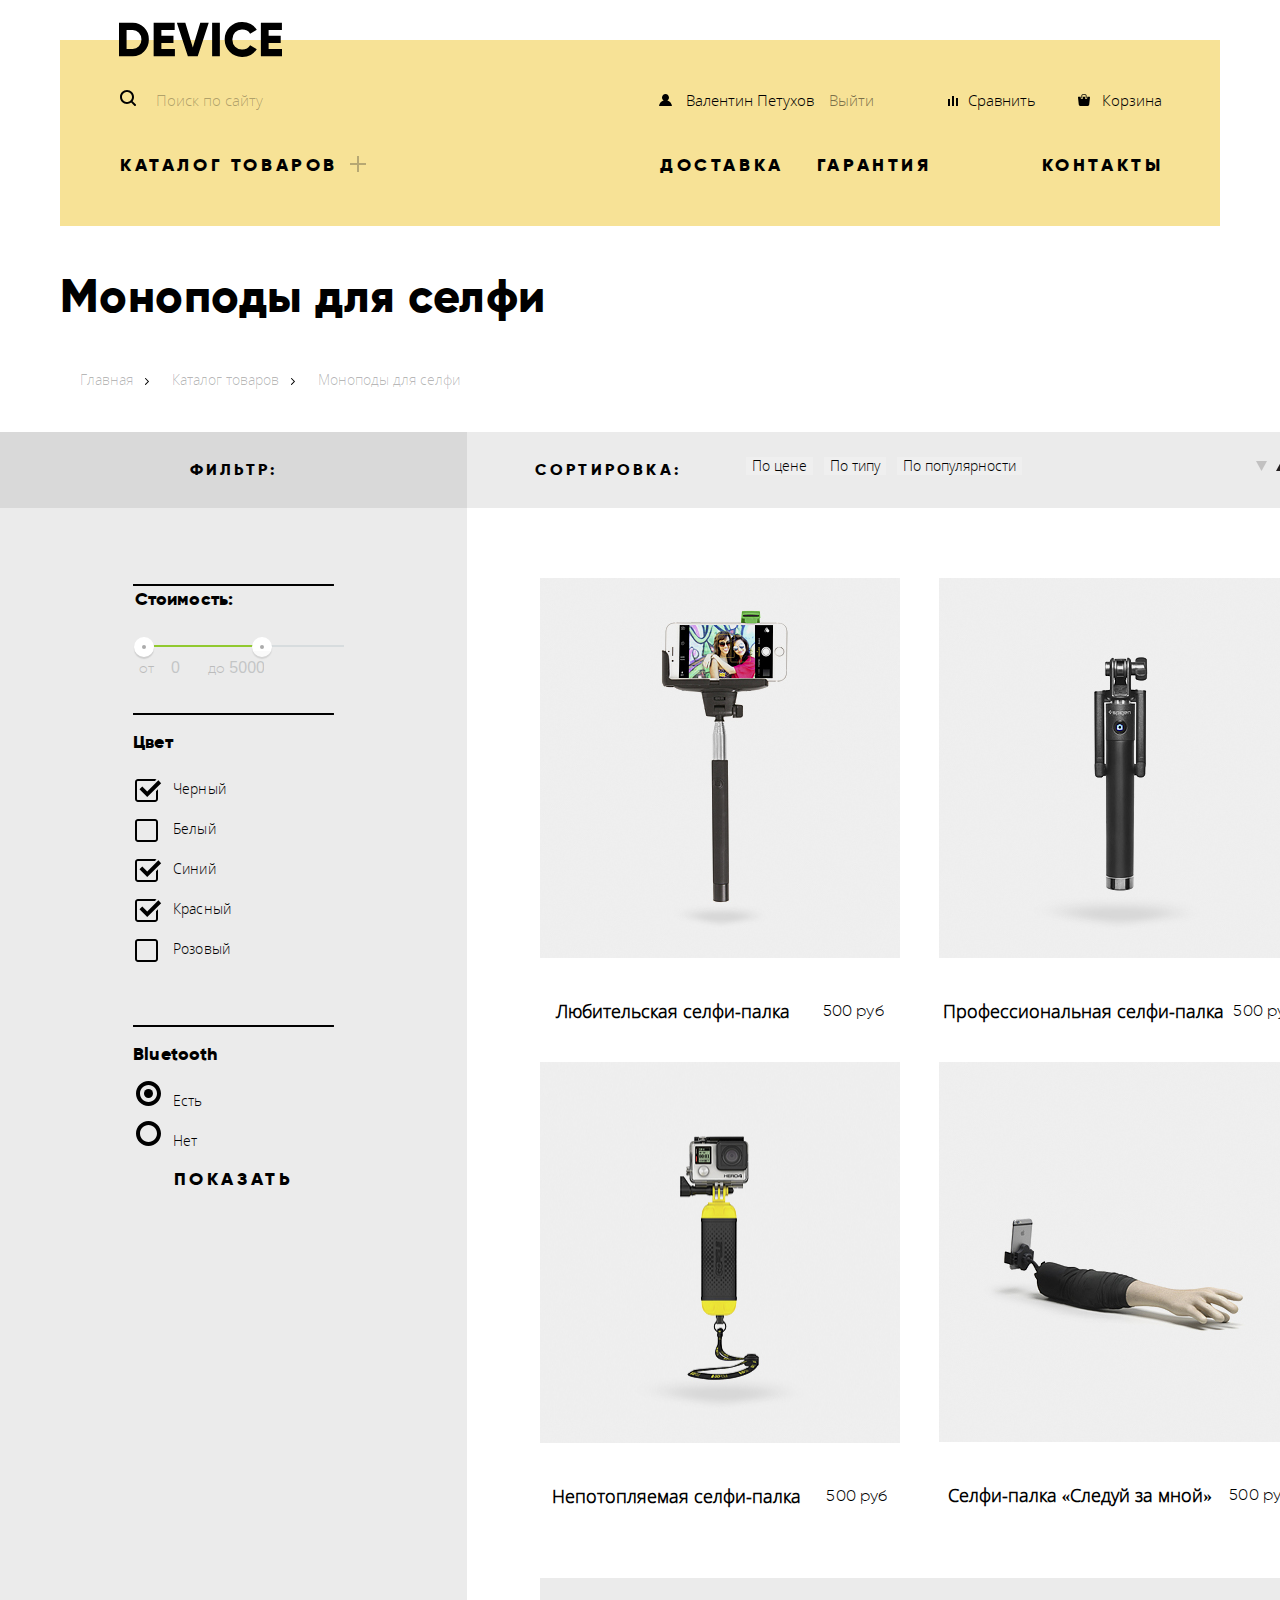
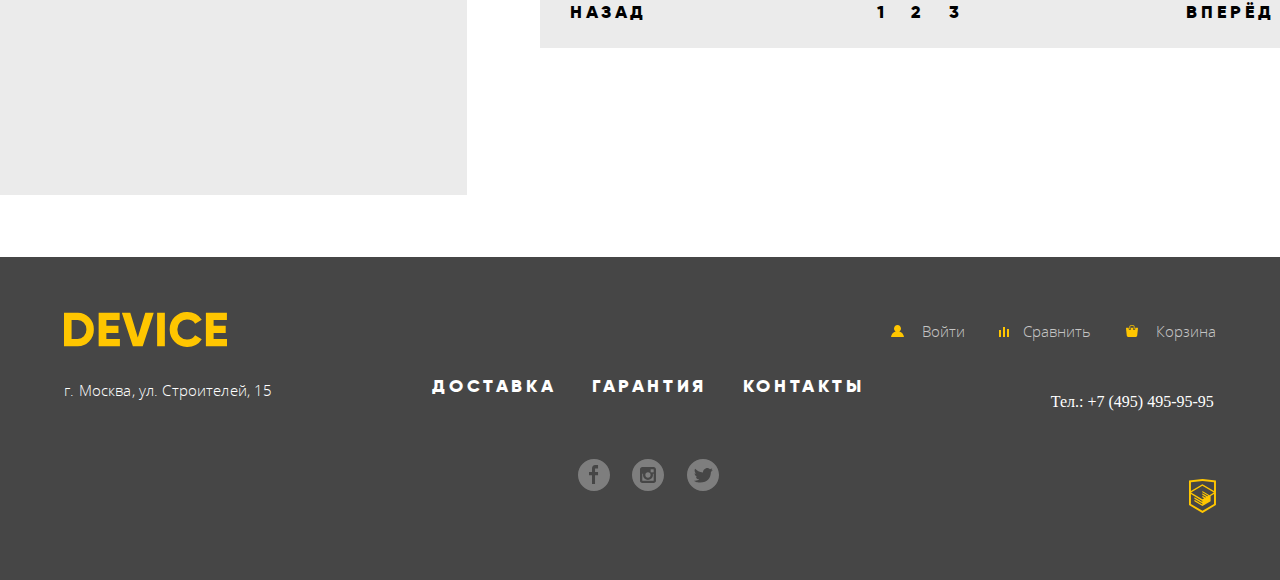
==== commit 7b04d72c: "каталог" ====
--- a/catalog-item.html
+++ b/catalog-item.html
@@ -70,6 +70,15 @@
             <li><button type="button">По цене</button></li>
             <li><button type="button">По типу</button></li>
             <li><button type="button">По популярности</button></li>
+          </ul>
+        </fieldset>
+      </form>
+      <form class="" method="get"
+      action="https://echo.htmlacademy.ru">
+        <fieldset>
+          <ul class="filter_u_d">
+            <li><button type="button" class="icon_down"><img src="img/icon-down-dir.svg" alt=""></button></li>
+            <li><button type="button" class="icon_up"><img src="img/icon-up-dir.svg" alt=""></button></li>
           </ul>
         </fieldset>
       </form>
@@ -130,7 +139,7 @@
               </li>
             </ul>
           </fieldset>
-          <button type="submit" class="items button_main">Показать</button>
+          <button type="submit" class="button_filter button_services items">Показать</button>
         </form>
       </div>
     <div >
--- a/css/style.css
+++ b/css/style.css
@@ -218,6 +218,11 @@
 
  .button_site:active{
   color: rgba(0, 0, 0, 0.3);
+}
+
+.button_filter{
+  outline: none;
+  border: none;
 }
 
 .main_item{
@@ -935,6 +940,7 @@
   padding-bottom: 26px;
   align-self: flex-start;
   margin: 0px;
+  margin-left: 10px;
 
 }
 
@@ -1109,11 +1115,47 @@
   display: flex;
   flex-direction: row;
   list-style: none;
-  justify-content:  space-between;
+  justify-content:  space-around;
   align-items: center;
   width: 286px;
   padding-left:0;
 }
+
+.filet_tab button{
+  outline: none;
+  border: none;
+}
+
+.filter_u_d{
+  display: flex;
+  flex-direction: row;
+  list-style: none;
+  justify-content: space-around;
+  align-items: center;
+  width: 41px;
+  border: none;
+  margin-left: 180px;
+}
+
+.icon_down , .icon_up{
+  padding: 0;
+  border: none;
+  font: inherit;
+  color: inherit;
+  background-color: transparent;
+  cursor: pointer;
+}
+
+.icon_down{
+  opacity: 0.2;
+}
+
+.icon_down:focus , .icon_up:focus,
+.icon_down:active, .icon_ip:active{
+  border: 0px;
+  outline: none;
+}
+
 
 .filter_catalog{
   display: flex;
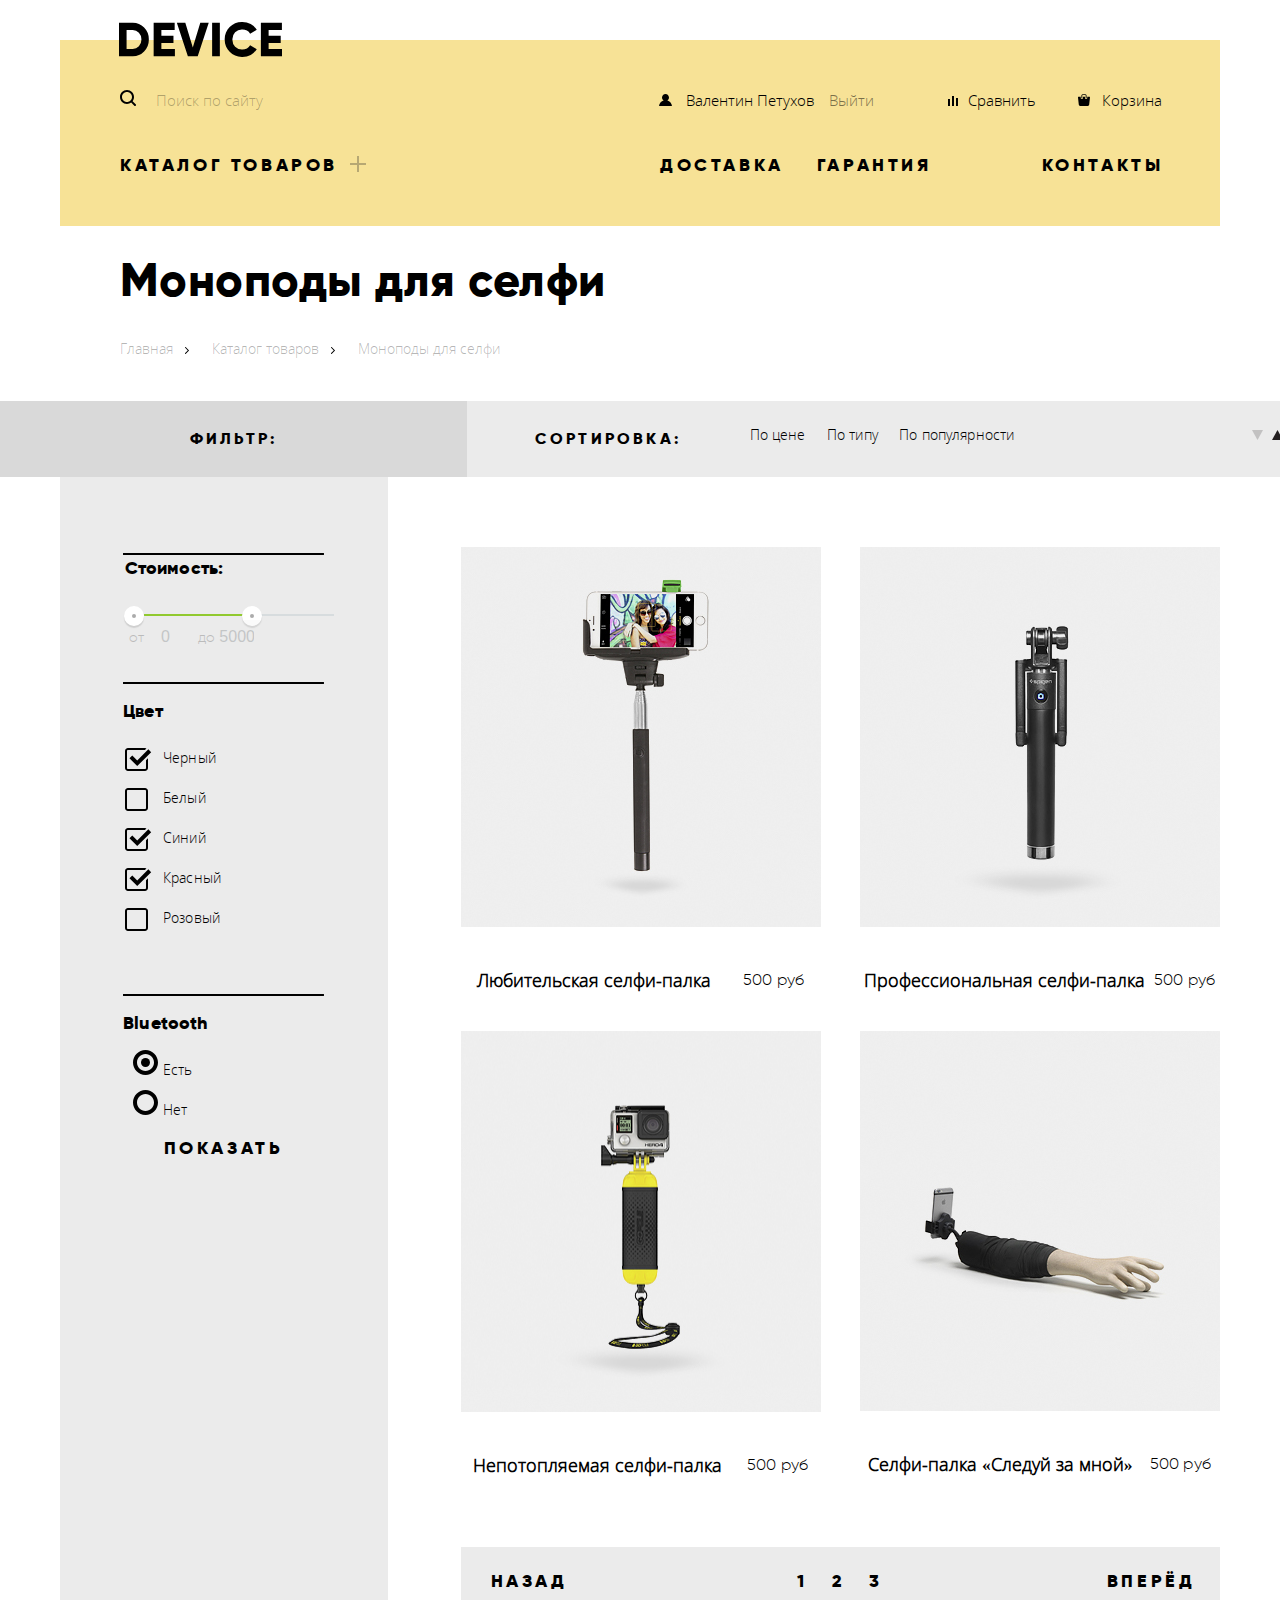
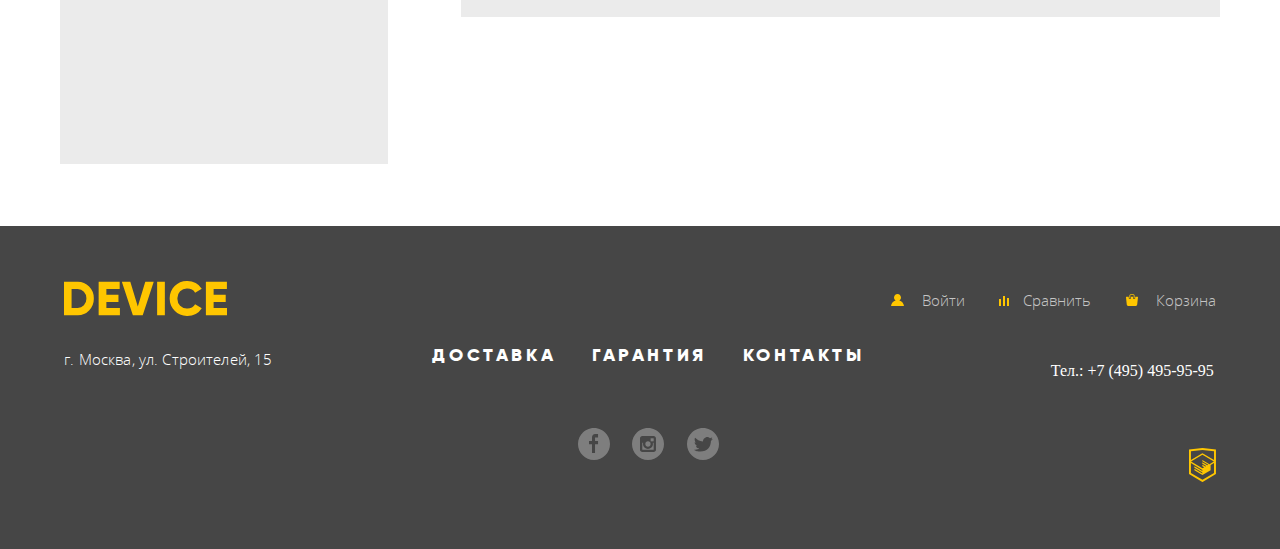
==== commit c1414cec: "карточки каталога" ====
--- a/catalog-item.html
+++ b/catalog-item.html
@@ -28,7 +28,8 @@
         <li class="nav_butt3_cat"><img src="img/compare.svg" alt="иконка сравнить" class="compare_ic"><a href="" class="button">Сравнить</a></li>
         <li class="nav_butt4_cat"><img src="img/cart.svg" alt="иконка корзины" class="cart_ic"><a href="" class="button">Корзина</a></li>
       </ul>
-
+    </nav>
+    <nav>
       <ul class="main_menu">
         <li class="main_butt1"><a href="catalog-item.html" class="button_main nav_butt">Каталог товаров</a></li>
         <li class="button_plus"><a href=""><img src="img/plus.svg" alt="+"></a></li>
@@ -37,8 +38,10 @@
         <li class="main_butt5"><a href="" class="button_main">Контакты</a></li>
 
       </ul>
+    </nav>
     </div>
     <div>
+      <nav>
       <ul class="visually-hidden nav_menu">
           <li><a href="#">Виртуальная реальность</a></li>
           <li><a href="catalog-item.html">Моноподы для селфи</a></li>
@@ -48,10 +51,10 @@
           <li><a href="#">Квадрокоптеры</a></li>
     </div>
       </ul>
-    </nav>
+      </nav>
     </header>
   <main>
-    <p class="info">Моноподы для селфи</p>
+    <h1 class="info">Моноподы для селфи</h1>
     <ul class="breadcrumps">
       <li> <a href="" class="breadcrumps_list">Главная</a></li>
       <li> <a href="" class="breadcrumps_list">Каталог товаров</a></li>
@@ -67,9 +70,9 @@
       action="https://echo.htmlacademy.ru">
         <fieldset class="filter_opt">
           <ul class="filet_tab">
-            <li><button type="button">По цене</button></li>
-            <li><button type="button">По типу</button></li>
-            <li><button type="button">По популярности</button></li>
+            <li><a href="#">По цене</a></li>
+            <li><a href="#">По типу</a></li>
+            <li><a href="#">По популярности</a></li>
           </ul>
         </fieldset>
       </form>
@@ -77,8 +80,8 @@
       action="https://echo.htmlacademy.ru">
         <fieldset>
           <ul class="filter_u_d">
-            <li><button type="button" class="icon_down"><img src="img/icon-down-dir.svg" alt=""></button></li>
-            <li><button type="button" class="icon_up"><img src="img/icon-up-dir.svg" alt=""></button></li>
+            <li><a href="#" class="icon_down"><img src="img/icon-down-dir.svg" alt=""></a></li>
+            <li><a href="#" class="icon_up"><img src="img/icon-up-dir.svg" alt=""></a></li>
           </ul>
         </fieldset>
       </form>
@@ -145,16 +148,17 @@
     <div >
       <ul class="catalog">
         <li>
-
-            <p><img src="img/item-1.jpg" width="360" height="380" alt="Любительская селфи-палка"></p>
-            <div class="visually-hidden">
-              <a href="#">В корзину</a>
-              <a href="#">Добавить к сравнению</a>
+          <div class="catalog_item">
+            <p class="img123"><img src="img/item-1.jpg" class="img_cat" width="360" height="380" alt="Любительская селфи-палка" ></p>
+            <div class="hover_item">
+              <a href="#" class="in_cart">В корзину</a>
+              <a href="#" class="compare_catal">Добавить к сравнению</a>
             </div>
             <div class="catalog_items">
               <a href="" class="button"> <h3>Любительская селфи-палка</h3></a>
               <p class="price">500 руб</p>
             </div>
+          </div>
         </li>
         <li>
 
@@ -195,11 +199,11 @@
       </ul>
 
       <ul class="filter_list">
-        <li class="butt_list">Назад</li>
-        <li>1</li>
-        <li>2</li>
-        <li>3</li>
-        <li class="butt_list">Вперёд</li>
+        <li class="butt_list"><a href="">Назад</a></li>
+        <li><a href="">1</a></li>
+        <li><a href="">2</a></li>
+        <li><a href="">3</a></li>
+        <li class="butt_list"><a href="">Вперёд</a></li>
       </ul>
 
   </div>
--- a/css/style.css
+++ b/css/style.css
@@ -588,6 +588,7 @@
   margin-left: auto;
   margin-right: auto;
   width: 1160px;
+  padding-left: 120px;
 }
 
 .black_line::before{
@@ -903,6 +904,7 @@
   font-size: 14px;
   font-family: 'opensanslight';
   line-height: 24px;
+    padding-left: 120px;
 }
 
 .breadcrumps-current{
@@ -1109,7 +1111,11 @@
   flex-direction: row;
   background-color: #ebebeb;
   min-height: 71px;
-}
+  max-width: 1440px;
+  margin: 0 auto;
+}
+
+
 
 .filet_tab{
   display: flex;
@@ -1163,8 +1169,9 @@
   align-items: center;
   flex-direction: column;
   background-color: #ebebeb;
-  width: 467px;
+  width: 328px;
   min-height: 1287px;
+
 }
 
 .color-option label{
@@ -1216,15 +1223,20 @@
   background-position: 0 0;
 }
 
+
+
 .filter-input-radio + label::before{
   content: "";
   position: absolute;
   width: 25px;
   height: 25px;
-  left: 136px;
+  left: 10px;
+
+
   background-image: url("../img/radio-off.svg");
   background-repeat: no-repeat;
   background-position: 0 0;
+
 }
 
 .filter-input-radio:checked + label::before{
@@ -1236,7 +1248,8 @@
   position: absolute;
   width: 25px;
   height: 25px;
-  left: 136px;
+  left: 10px;
+
   background-image: url("../img/radio-on.svg");
   background-repeat: no-repeat;
   background-position: 0 0;
@@ -1364,6 +1377,7 @@
 
 .bluet_sl{
   height: 180px;
+  position: relative;
 }
 
 .price_filt{
@@ -1387,7 +1401,8 @@
 
 .items_catalog{
   display: flex;
-
+  margin: 0 auto;
+  width: 1161px;
 }
 
 .catalog{
@@ -1410,6 +1425,117 @@
   width: 360px;
   justify-content: space-around;
 }
+
+.img_cat:focus, .img_cat:active{
+  content: "";
+  opacity: 0.5;
+  background-color: red;
+}
+
+
+.img_cat:hover{
+
+}
+
+.catalog_item{
+position: relative;
+}
+
+.hover_item{
+  display: flex;
+  flex-direction:  column;
+  position: absolute;
+  top: 184px;
+  left: 116px;
+  display: none;
+}
+
+.img123{
+  z-index: -1;
+}
+
+.img123:hover ~ .hover_item, .img123:focus ~ .hover_item, .img123:active ~ .hover_item{
+  display: flex;
+
+
+}
+
+
+
+.in_cart{
+  font-size: 18px;
+  font-family: 'gilroyextrabold';
+  line-height: 30px;
+  display: inline-block;
+  width: 220px;
+  height: 58px;
+  text-align: center;
+  position: relative;
+  text-transform: uppercase;
+  letter-spacing: 3.6px;
+  z-index: 1;
+  right: 40px;
+  margin-bottom: -24px;
+}
+
+.in_cart::before{
+  content: url("../img/yellow_line_catalog.png") ;
+  display: block;
+  width: 100%;
+  position: absolute;
+  top: -4%;
+  z-index: -1;
+}
+
+.in_cart:hover::before, .in_cart:focus::before{
+  content: url("../img/yellow_line_catalog_max.png") ;
+  display: block;
+  color: black;
+  width: 100%;
+  top: -8%;
+  position: absolute;
+  z-index: -1;
+}
+
+ .in_cart:active{
+  color: rgba(0, 0, 0, 0.3);
+}
+
+.compare_catal{
+  opacity: 0.5;
+  font-family: 'opensanslight';
+  font-size: 13px;
+  font-weight: 300;
+  font-stretch: normal;
+  font-style: normal;
+  line-height: 2.77;
+  letter-spacing: 0.13px;
+}
+
+.compare_catal:focus , .compare_catal:hover{
+  opacity: 1;
+}
+
+
+
+
+
+
+
+
+
+
+
+
+
+
+
+
+
+
+
+
+
 
 .price{
   margin: 0px;
@@ -1453,6 +1579,7 @@
 
 .bread_list{
   width: 759px;
+
 }
 
 
@@ -1485,7 +1612,8 @@
 
 .filt_part{
 
-margin-top: 0;
+max-width: 1161px;
+
 }
 
 .foot_us{
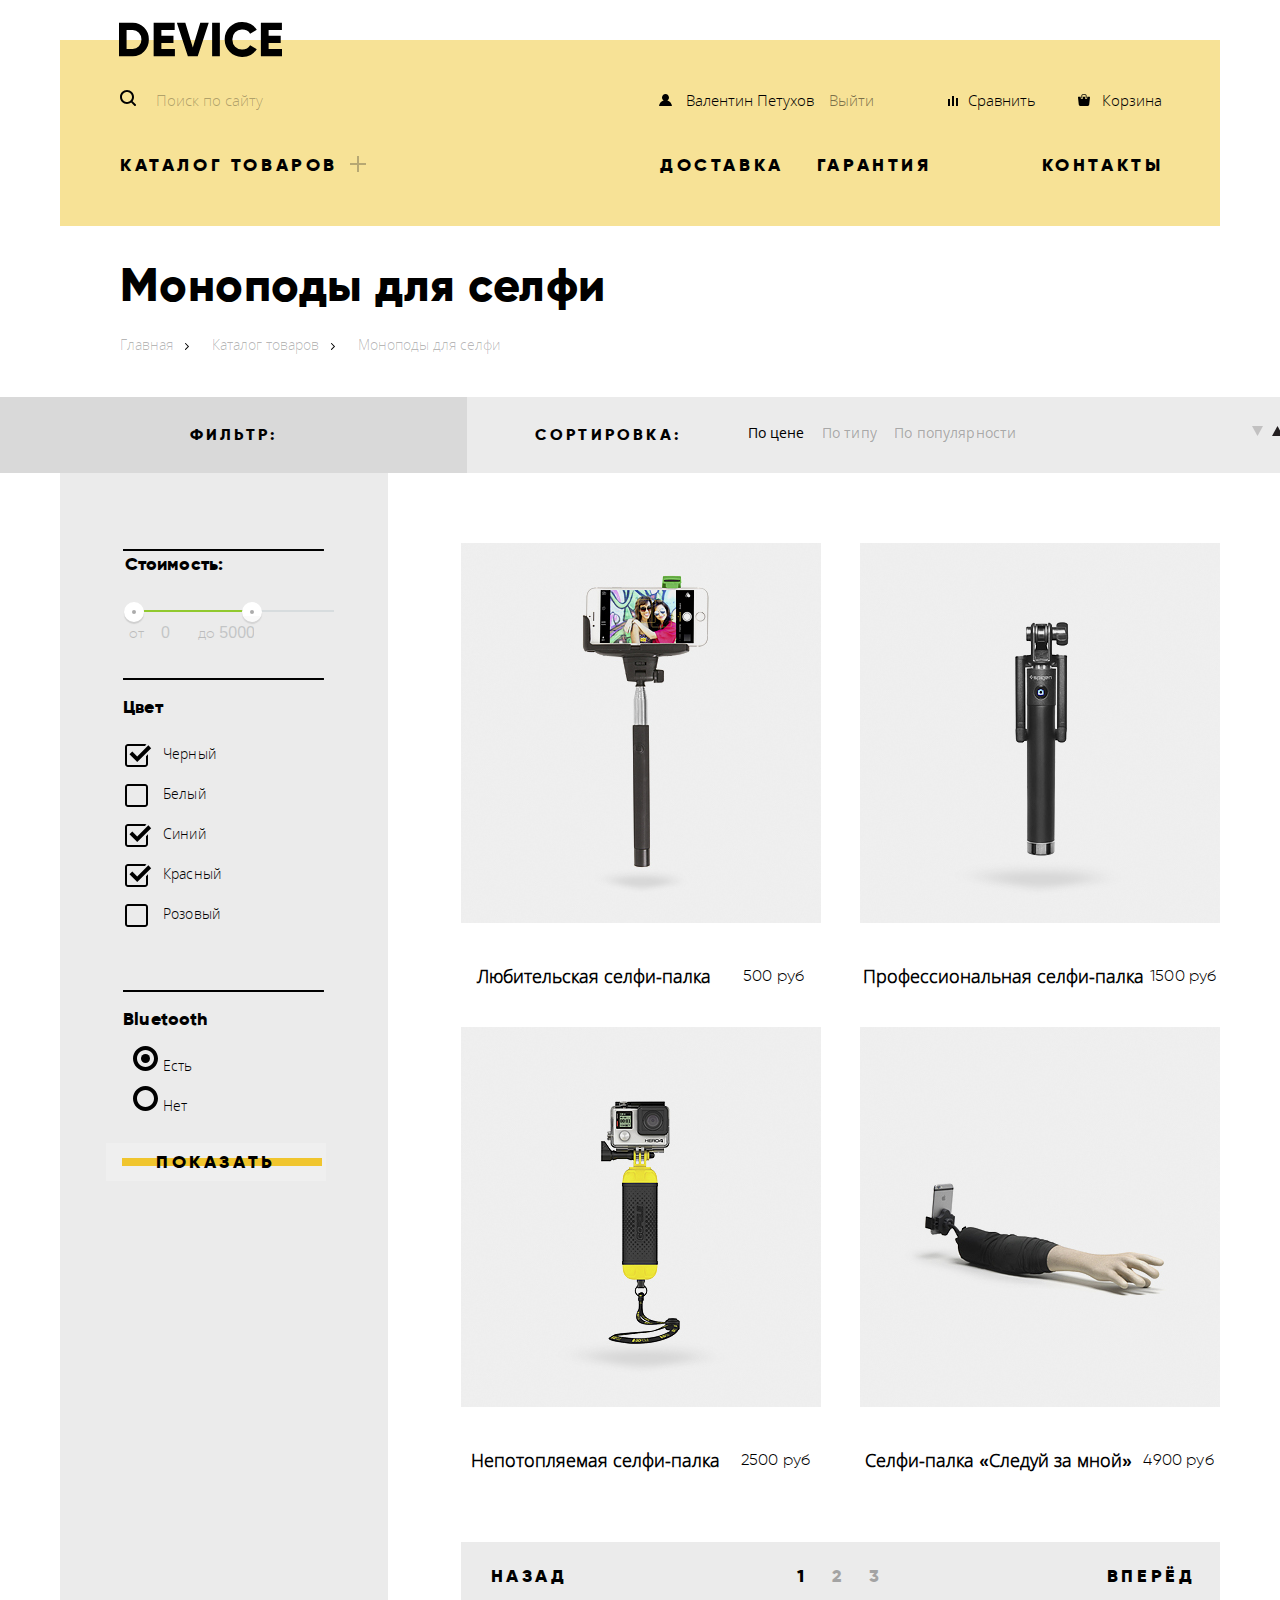
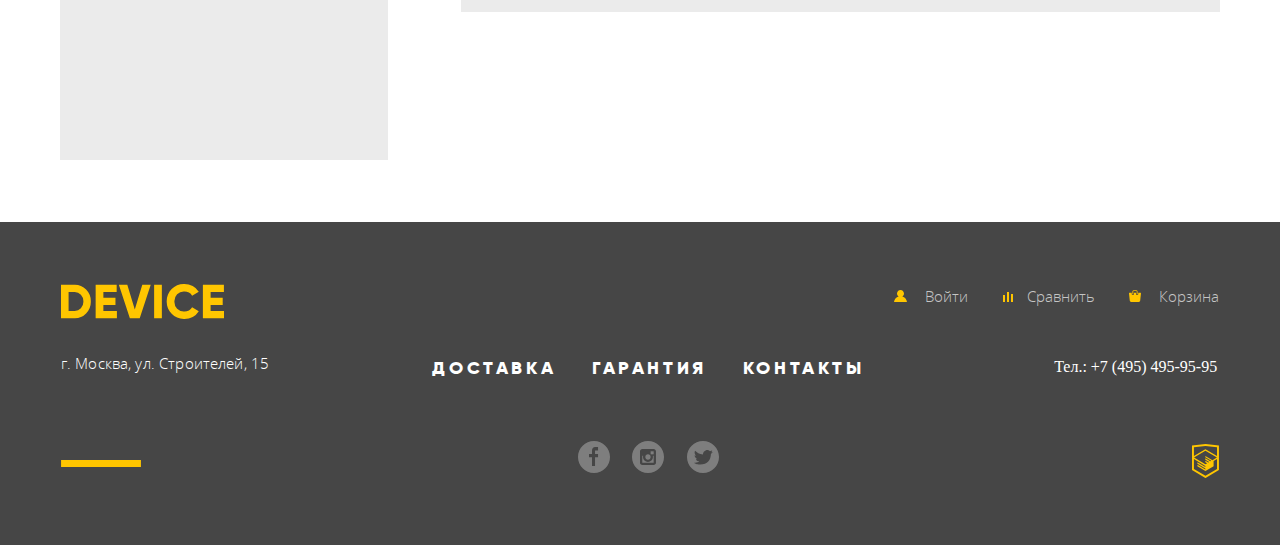
==== commit 33674139: "сайт 24.03" ====
--- a/catalog-item.html
+++ b/catalog-item.html
@@ -1,25 +1,31 @@
 <!DOCTYPE html>
 <html lang="ru">
-  <head>
-    <meta charset="utf-8">
-    <title>HTML Academy: Девайс</title>
-    <link rel="stylesheet" href="css/normalize.css">
-    <link rel="stylesheet" href="css/style.css">
-
-  </head>
-  <body>
-    <div class="navigation_catalog">
-      <div class="main_logo">
-        <a href="index.html">
-      <svg xmlns="http://www.w3.org/2000/svg" width="163" height="35" viewBox="0 0 163 35" fill="black">
+
+<head>
+  <meta charset="utf-8">
+  <title>HTML Academy: Девайс</title>
+  <link rel="stylesheet" href="css/normalize.css">
+  <link rel="stylesheet" href="css/style.css">
+
+</head>
+
+<body>
+  <div class="navigation_catalog">
+    <div class="main_logo">
+      <a href="index.html">
+        <svg xmlns="http://www.w3.org/2000/svg" width="163" height="35" viewBox="0 0 163 35" fill="black">
           <defs>
-              <style>
-                  .cls-1{fill-rule:evenodd}
-              </style>
+            <style>
+              .cls-1 {
+                fill-rule: evenodd
+              }
+            </style>
           </defs>
-          <path id="_-e-logo" d="M-.151.702v33.6h13.532a15.72 15.72 0 0 0 11.72-4.824 16.458 16.458 0 0 0 4.712-11.976 16.458 16.458 0 0 0-4.712-11.976A15.723 15.723 0 0 0 13.381.702H-.151zM7.582 26.91V8.091h5.8a8.646 8.646 0 0 1 6.5 2.568 9.407 9.407 0 0 1 2.489 6.84 9.406 9.406 0 0 1-2.489 6.84 8.642 8.642 0 0 1-6.5 2.568h-5.8zm34.8-5.952h12.082v-7.3H42.378V8.091h13.291V.702H34.645v33.6H55.91V26.91H42.378v-5.952zm36.343 13.344L89.744.702h-8.458l-7.491 24.72L66.304.702h-8.457l11.019 33.6h9.859zm14.4 0h7.733V.702h-7.733v33.6zm38.615-1.416a15.506 15.506 0 0 0 6.041-5.688l-6.67-3.84a7.482 7.482 0 0 1-3.165 3.024 9.87 9.87 0 0 1-4.664 1.1 9.595 9.595 0 0 1-7.177-2.736 9.909 9.909 0 0 1-2.682-7.248 9.909 9.909 0 0 1 2.682-7.248 9.595 9.595 0 0 1 7.177-2.736 9.897 9.897 0 0 1 4.639 1.08 7.592 7.592 0 0 1 3.19 3.048l6.67-3.84a15.873 15.873 0 0 0-6.09-5.688 17.42 17.42 0 0 0-8.409-2.088c-9.779-.272-17.797 7.691-17.591 17.472-.208 9.781 7.809 17.747 17.588 17.476a17.52 17.52 0 0 0 8.458-2.088zm17.881-11.928h12.082v-7.3h-12.085V8.091h13.29V.702h-21.023v33.6h21.265V26.91h-13.532v-5.952z" class="cls-1" data-name="-e-logo"/>
-      </svg></a>
-      </div>
+          <path id="_-e-logo"
+              d="M-.151.702v33.6h13.532a15.72 15.72 0 0 0 11.72-4.824 16.458 16.458 0 0 0 4.712-11.976 16.458 16.458 0 0 0-4.712-11.976A15.723 15.723 0 0 0 13.381.702H-.151zM7.582 26.91V8.091h5.8a8.646 8.646 0 0 1 6.5 2.568 9.407 9.407 0 0 1 2.489 6.84 9.406 9.406 0 0 1-2.489 6.84 8.642 8.642 0 0 1-6.5 2.568h-5.8zm34.8-5.952h12.082v-7.3H42.378V8.091h13.291V.702H34.645v33.6H55.91V26.91H42.378v-5.952zm36.343 13.344L89.744.702h-8.458l-7.491 24.72L66.304.702h-8.457l11.019 33.6h9.859zm14.4 0h7.733V.702h-7.733v33.6zm38.615-1.416a15.506 15.506 0 0 0 6.041-5.688l-6.67-3.84a7.482 7.482 0 0 1-3.165 3.024 9.87 9.87 0 0 1-4.664 1.1 9.595 9.595 0 0 1-7.177-2.736 9.909 9.909 0 0 1-2.682-7.248 9.909 9.909 0 0 1 2.682-7.248 9.595 9.595 0 0 1 7.177-2.736 9.897 9.897 0 0 1 4.639 1.08 7.592 7.592 0 0 1 3.19 3.048l6.67-3.84a15.873 15.873 0 0 0-6.09-5.688 17.42 17.42 0 0 0-8.409-2.088c-9.779-.272-17.797 7.691-17.591 17.472-.208 9.781 7.809 17.747 17.588 17.476a17.52 17.52 0 0 0 8.458-2.088zm17.881-11.928h12.082v-7.3h-12.085V8.091h13.29V.702h-21.023v33.6h21.265V26.91h-13.532v-5.952z"
+              class="cls-1" data-name="-e-logo" />
+        </svg></a>
+    </div>
     <nav>
       <ul class="user_menu">
         <li class="nav_butt1_cat"><img src="img/search.svg" alt="Лупа для поиска" class="search_ic"><a href="" class="button button_search">Поиск по сайту</a></li>
@@ -39,22 +45,20 @@
 
       </ul>
     </nav>
-    </div>
-    <div>
-      <nav>
-      <ul class="visually-hidden nav_menu">
-          <li><a href="#">Виртуальная реальность</a></li>
-          <li><a href="catalog-item.html">Моноподы для селфи</a></li>
-          <li><a href="#">Экшн-камеры</a></li>
-          <li><a href="#">Фитнеc-браслеты</a></li>
-          <li><a href="#">Умные часы</a></li>
-          <li><a href="#">Квадрокоптеры</a></li>
-    </div>
-      </ul>
-      </nav>
-    </header>
+  </div>
+
+  <nav>
+    <ul class="visually-hidden nav_menu">
+      <li><a href="#">Виртуальная реальность</a></li>
+      <li><a href="catalog-item.html">Моноподы для селфи</a></li>
+      <li><a href="#">Экшн-камеры</a></li>
+      <li><a href="#">Фитнеc-браслеты</a></li>
+      <li><a href="#">Умные часы</a></li>
+      <li><a href="#">Квадрокоптеры</a></li>
+    </ul>
+  </nav>
   <main>
-    <h1 class="info">Моноподы для селфи</h1>
+    <h1 class="main_catalog">Моноподы для селфи</h1>
     <ul class="breadcrumps">
       <li> <a href="" class="breadcrumps_list">Главная</a></li>
       <li> <a href="" class="breadcrumps_list">Каталог товаров</a></li>
@@ -66,8 +70,7 @@
     <div class="filter_opt">
       <p class="main-filt">Фильтр:</p>
       <p class="filt_sort">Сортировка:</p>
-      <form class="" method="get"
-      action="https://echo.htmlacademy.ru">
+      <form class="" method="get" action="https://echo.htmlacademy.ru">
         <fieldset class="filter_opt">
           <ul class="filet_tab">
             <li><a href="#">По цене</a></li>
@@ -76,8 +79,7 @@
           </ul>
         </fieldset>
       </form>
-      <form class="" method="get"
-      action="https://echo.htmlacademy.ru">
+      <form class="" method="get" action="https://echo.htmlacademy.ru">
         <fieldset>
           <ul class="filter_u_d">
             <li><a href="#" class="icon_down"><img src="img/icon-down-dir.svg" alt=""></a></li>
@@ -91,23 +93,23 @@
         <p class="visually-hidden">Фильтр товаров</p>
         <form class="filter_catalog" method="get" action="https://echo.htmlacademy.ru">
           <fieldset class="filter-item">
-                  <legend class="items">Стоимость:</legend>
-                  <div class="range-filter">
-                    <div class="range-controls">
-                      <div class="scale">
-                        <div class="bar"></div>
-                      </div>
-                      <div class="toggle toggle-min"></div>
-                      <div class="toggle toggle-max"></div>
-                    </div>
-                    <div class="price-controls">
-                      <label class="min-price">от <input name="min-price" type="number" value="0"></label>
-                      <label class="max-price">до <input name="max-price" type="number" value="5000"></label>
-                    </div>
-                  </div>
-                </fieldset>
-
-            <!--<p class="price-option"><input type="range" min="0" max="15000" step="50"></p>-->
+            <legend class="items">Стоимость:</legend>
+            <div class="range-filter">
+              <div class="range-controls">
+                <div class="scale">
+                  <div class="bar"></div>
+                </div>
+                <div class="toggle toggle-min"></div>
+                <div class="toggle toggle-max"></div>
+              </div>
+              <div class="price-controls">
+                <label class="min-price">от <input name="min-price" type="number" value="0"></label>
+                <label class="max-price">до <input name="max-price" type="number" value="5000"></label>
+              </div>
+            </div>
+          </fieldset>
+
+          <!--<p class="price-option"><input type="range" min="0" max="15000" step="50"></p>-->
 
 
           <fieldset>
@@ -116,7 +118,7 @@
               <li class="color-option"><input type="checkbox" class="filter-input-checkbox visually-hidden" name="black" checked id="color_black">Черный
                 <label for="color_black"></label>
               </li>
-              <li class="color-option"><input type="checkbox" class="filter-input-checkbox visually-hidden"  name="white" id="color_white">Белый
+              <li class="color-option"><input type="checkbox" class="filter-input-checkbox visually-hidden" name="white" id="color_white">Белый
                 <label for="color_white"></label>
               </li>
               <li class="color-option"><input type="checkbox" class="filter-input-checkbox visually-hidden" name="blue" checked id="color_blue">Синий
@@ -142,117 +144,138 @@
               </li>
             </ul>
           </fieldset>
-          <button type="submit" class="button_filter button_services items">Показать</button>
+          <button type="submit" class=" show_but">Показать</button>
         </form>
       </div>
-    <div >
-      <ul class="catalog">
-        <li>
-          <div class="catalog_item">
-            <p class="img123"><img src="img/item-1.jpg" class="img_cat" width="360" height="380" alt="Любительская селфи-палка" ></p>
-            <div class="hover_item">
-              <a href="#" class="in_cart">В корзину</a>
-              <a href="#" class="compare_catal">Добавить к сравнению</a>
-            </div>
-            <div class="catalog_items">
-              <a href="" class="button"> <h3>Любительская селфи-палка</h3></a>
+      <div>
+        <ul class="catalog">
+          <li>
+            <div class="catalog_item">
+              <p class="img123"><img src="img/item-1.jpg" class="img_cat" width="360" height="380" alt="Любительская селфи-палка"></p>
+              <div class="hover_item">
+                <a href="#" class="in_cart">В корзину</a>
+                <a href="#" class="compare_catal">Добавить к сравнению</a>
+              </div>
+            </div>
+            <div class="catalog_items">
+              <a href="" class="button">
+                <h3>Любительская селфи-палка</h3>
+              </a>
               <p class="price">500 руб</p>
             </div>
-          </div>
-        </li>
-        <li>
-
-            <p><img src="img/item-2.jpg" width="360" height="380" alt="Профессиональная селфи-палка"></p>
-            <div class="visually-hidden">
-              <a href="#">В корзину</a>
-              <a href="#">Добавить к сравнению</a>
-            </div>
-            <div class="catalog_items">
-            <a href="" class="button"> <h3>Профессиональная селфи-палка </h3></a>
-            <p class="price">500 руб</p>
-            </div>
-
-        </li>
-        <li>
-
-          <p><img src="img/item-3.jpg" width="360" height="381" alt="Непотопляемая селфи-палка"></p>
-          <div class="visually-hidden">
-            <a href="#" >В корзину</a>
-            <a href="#" >Добавить к сравнению</a>
-        </div>
-        <div class="catalog_items">
-            <a href="" class="button"><h3>Непотопляемая селфи-палка</h3></a>
-            <p class="price">500 руб</p>
-        </div>
-        </li>
-        <li>
-
-        <p><img src="img/item-4.jpg" width="360" height="380" alt="Селфи-палка «Следуй за мной»"></p>
-        <a href="#" class="visually-hidden">В корзину</a>
-        <a href="#" class="visually-hidden">Добавить к сравнению</a>
-        <div class="catalog_items">
-            <a href="" class="button"><h3>Селфи-палка «Следуй за мной»</h3></a>
-            <p class="price">500 руб</p>
-        </div>
-      </li>
-
-      </ul>
-
-      <ul class="filter_list">
-        <li class="butt_list"><a href="">Назад</a></li>
-        <li><a href="">1</a></li>
-        <li><a href="">2</a></li>
-        <li><a href="">3</a></li>
-        <li class="butt_list"><a href="">Вперёд</a></li>
-      </ul>
-
-  </div>
-</div>
-  <footer class="footer">
-    <div class=footer_menu>
-      <div class="foot_log">
-        <a href="#" class="foot_logo_main">
-          <svg xmlns="http://www.w3.org/2000/svg" width="163" height="35" viewBox="0 0 163 35" fill="#ffc600">
-          <defs>
-          <style>.cls-1{fill-rule:evenodd}</style>
-          </defs>
-          <path  id="_-e-logo" d="M-.151.702v33.6h13.532a15.72 15.72 0 0 0 11.72-4.824 16.458 16.458 0 0 0 4.712-11.976 16.458 16.458 0 0 0-4.712-11.976A15.723 15.723 0 0 0 13.381.702H-.151zM7.582 26.91V8.091h5.8a8.646 8.646 0 0 1 6.5 2.568 9.407 9.407 0 0 1 2.489 6.84 9.406 9.406 0 0 1-2.489 6.84 8.642 8.642 0 0 1-6.5 2.568h-5.8zm34.8-5.952h12.082v-7.3H42.378V8.091h13.291V.702H34.645v33.6H55.91V26.91H42.378v-5.952zm36.343 13.344L89.744.702h-8.458l-7.491 24.72L66.304.702h-8.457l11.019 33.6h9.859zm14.4 0h7.733V.702h-7.733v33.6zm38.615-1.416a15.506 15.506 0 0 0 6.041-5.688l-6.67-3.84a7.482 7.482 0 0 1-3.165 3.024 9.87 9.87 0 0 1-4.664 1.1 9.595 9.595 0 0 1-7.177-2.736 9.909 9.909 0 0 1-2.682-7.248 9.909 9.909 0 0 1 2.682-7.248 9.595 9.595 0 0 1 7.177-2.736 9.897 9.897 0 0 1 4.639 1.08 7.592 7.592 0 0 1 3.19 3.048l6.67-3.84a15.873 15.873 0 0 0-6.09-5.688 17.42 17.42 0 0 0-8.409-2.088c-9.779-.272-17.797 7.691-17.591 17.472-.208 9.781 7.809 17.747 17.588 17.476a17.52 17.52 0 0 0 8.458-2.088zm17.881-11.928h12.082v-7.3h-12.085V8.091h13.29V.702h-21.023v33.6h21.265V26.91h-13.532v-5.952z" class="cls-1" data-name="-e-logo"/>
-          </svg>
-        </a>
-        <p class="description foot_contact">г. Москва, ул. Строителей, 15</p>
-        </div>
-      <div class="foot_serv">
-        <ul class="footer_text">
-          <li><a href="" class="foot_text">Доставка</a></li>
-          <li><a href="" class="foot_text">Гарантия</a></li>
-          <li><a href="" class="foot_text">Контакты</a></li>
+          </li>
+          <li>
+            <div class="catalog_item">
+              <p class="img123"><img src="img/item-2.jpg" width="360" height="380" alt="Профессиональная селфи-палка"></p>
+              <div class="hover_item">
+                <a href="#" class="in_cart">В корзину</a>
+                <a href="#" class="compare_catal">Добавить к сравнению</a>
+              </div>
+            </div>
+            <div class="catalog_items">
+              <a href="" class="button">
+                <h3>Профессиональная селфи-палка </h3>
+              </a>
+              <p class="price">1500 руб</p>
+            </div>
+          </li>
+          <li>
+            <div class="catalog_item">
+              <p class="img123"><img src="img/item-3.jpg" width="360" height="380" alt="Непотопляемая селфи-палка"></p>
+              <div class="hover_item">
+                <a href="#" class="in_cart">В корзину</a>
+                <a href="#" class="compare_catal">Добавить к сравнению</a>
+              </div>
+            </div>
+            <div class="catalog_items">
+              <a href="" class="button">
+                <h3>Непотопляемая селфи-палка</h3>
+              </a>
+              <p class="price">2500 руб</p>
+            </div>
+          </li>
+          <li>
+            <div class="catalog_item">
+              <p class="img123"><img src="img/item-4.jpg" width="360" height="380" alt="Селфи-палка «Следуй за мной»"></p>
+              <div class="hover_item">
+                <a href="#" class="in_cart">В корзину</a>
+                <a href="#" class="compare_catal">Добавить к сравнению</a>
+              </div>
+            </div>
+            <div class="catalog_items">
+              <a href="" class="button">
+                <h3>Селфи-палка «Следуй за мной»</h3>
+              </a>
+              <p class="price">4900 руб</p>
+            </div>
+          </li>
         </ul>
-        <ul class="footer_icon" > <!-- фон для проверки работоспособности иконок -->
-          <li><a href="#" class="social_button"><img src="img/facebook.svg" alt="facebook"></a></li>
-          <li><a href="#" class="social_button"><img src="img/inst.svg" alt="instagramm"></a></li>
-          <li><a href="#" class="social_button"><img src="img/tw.svg" alt="twitter"></a></li>
+
+        <ul class="filter_list">
+          <li class="butt_list"><a href="">Назад</a></li>
+          <li><a href="">1</a></li>
+          <li><a href="">2</a></li>
+          <li><a href="">3</a></li>
+          <li class="butt_list"><a href="">Вперёд</a></li>
         </ul>
+
       </div>
-      <div  class="foot_menu1">
-        <ul class="foot_user ">
-          <li ><object type="image/svg+xml" data="img/user.svg"></object>
-            <a href=""  class="foot_menu">Войти</a></li>
-          <li><object type="image/svg+xml" data="img/compare.svg"   >
-            </object><a href=""  class="foot_menu">Сравнить</a></li>
-          <li><object type="image/svg+xml" data="img/cart.svg"></object>
-            <a href=""  class="foot_menu">Корзина</a></li>
-        </ul>
-          <a href="tel:+7.495.495.95.95" class="foot_tel foot_contact">Тел.: +7 (495) 495-95-95</a>
-        <div class="academ_log">
-          <a href="htmlacademy.ru" class=" foot_logo">
-            <svg version="1.1" id="Layer_1" xmlns="http://www.w3.org/2000/svg" xmlns:xlink="http://www.w3.org/1999/xlink" x="0px" y="0px" width="26.943px" height="34.09px" viewBox="0 0 26.943 34.09" enable-background="new 0 0 26.943 34.09" xml:space="preserve" fill="#ffc600">
-            <path d="M13.62,0.017L13.472,0L0,1.412v24.661l13.473,8.017l13.43-7.99l0.042-0.025V1.412L13.62,0.017z M25.019,12.127L13.495,5.334 L13.494,5.23l-0.087,0.05l-0.088-0.056v0.109L1.925,12.118V3.147l11.548-1.212l11.547,1.212V12.127z M13.405,6.787L24.923,13.5 l-4.479,2.64l-7.093-4.221l-0.014,1.415l5.904,3.513l-0.86,0.507l-5.03-2.992l-0.014,1.415l3.827,2.275l-0.782,0.523l-3.031-1.787 l-0.014,1.413l1.853,1.091l-1.8,1.081L2.034,13.622L13.405,6.787z M1.925,15.127l11.411,6.791l0.016,1.044L5.41,18.234L5.395,19.65 l7.979,4.795l0.018,1.076l-7.973-4.74l-0.013,1.414l8.021,4.822l0.046,0.025l8.143-4.872l-0.011-5.177l3.415-2.036v10.021 L13.472,31.85L1.925,24.979V15.127z"/>
+    </div>
+    <footer class="footer">
+      <div class=footer_menu>
+        <div class="foot_log">
+          <a href="#" class="foot_logo_main">
+            <svg xmlns="http://www.w3.org/2000/svg" width="163" height="35" viewBox="0 0 163 35" fill="#ffc600">
+              <defs>
+                <style>
+                  .cls-1 {
+                    fill-rule: evenodd
+                  }
+                </style>
+              </defs>
+              <path id="_-e-logo2"
+                  d="M-.151.702v33.6h13.532a15.72 15.72 0 0 0 11.72-4.824 16.458 16.458 0 0 0 4.712-11.976 16.458 16.458 0 0 0-4.712-11.976A15.723 15.723 0 0 0 13.381.702H-.151zM7.582 26.91V8.091h5.8a8.646 8.646 0 0 1 6.5 2.568 9.407 9.407 0 0 1 2.489 6.84 9.406 9.406 0 0 1-2.489 6.84 8.642 8.642 0 0 1-6.5 2.568h-5.8zm34.8-5.952h12.082v-7.3H42.378V8.091h13.291V.702H34.645v33.6H55.91V26.91H42.378v-5.952zm36.343 13.344L89.744.702h-8.458l-7.491 24.72L66.304.702h-8.457l11.019 33.6h9.859zm14.4 0h7.733V.702h-7.733v33.6zm38.615-1.416a15.506 15.506 0 0 0 6.041-5.688l-6.67-3.84a7.482 7.482 0 0 1-3.165 3.024 9.87 9.87 0 0 1-4.664 1.1 9.595 9.595 0 0 1-7.177-2.736 9.909 9.909 0 0 1-2.682-7.248 9.909 9.909 0 0 1 2.682-7.248 9.595 9.595 0 0 1 7.177-2.736 9.897 9.897 0 0 1 4.639 1.08 7.592 7.592 0 0 1 3.19 3.048l6.67-3.84a15.873 15.873 0 0 0-6.09-5.688 17.42 17.42 0 0 0-8.409-2.088c-9.779-.272-17.797 7.691-17.591 17.472-.208 9.781 7.809 17.747 17.588 17.476a17.52 17.52 0 0 0 8.458-2.088zm17.881-11.928h12.082v-7.3h-12.085V8.091h13.29V.702h-21.023v33.6h21.265V26.91h-13.532v-5.952z"
+                  class="cls-1" data-name="-e-logo" />
             </svg>
           </a>
+          <p class="description foot_contact">г. Москва, ул. Строителей, 15</p>
+        </div>
+        <div class="foot_serv">
+          <ul class="footer_text">
+            <li><a href="" class="foot_text">Доставка</a></li>
+            <li><a href="" class="foot_text">Гарантия</a></li>
+            <li><a href="" class="foot_text">Контакты</a></li>
+          </ul>
+          <ul class="footer_icon">
+            <!-- фон для проверки работоспособности иконок -->
+            <li><a href="#" class="social_button"><img src="img/facebook.svg" alt="facebook"></a></li>
+            <li><a href="#" class="social_button"><img src="img/inst.svg" alt="instagramm"></a></li>
+            <li><a href="#" class="social_button"><img src="img/tw.svg" alt="twitter"></a></li>
+          </ul>
+        </div>
+        <div class="foot_menu1">
+          <ul class="foot_user ">
+            <li><object type="image/svg+xml" data="img/user.svg"></object>
+              <a href="" class="foot_menu">Войти</a></li>
+            <li><object type="image/svg+xml" data="img/compare.svg">
+              </object><a href="" class="foot_menu">Сравнить</a></li>
+            <li><object type="image/svg+xml" data="img/cart.svg"></object>
+              <a href="" class="foot_menu">Корзина</a></li>
+          </ul>
+          <a href="tel:+7.495.495.95.95" class="foot_tel foot_contact">Тел.: +7 (495) 495-95-95</a>
+          <div class="academ_log">
+            <a href="htmlacademy.ru" class=" foot_logo">
+              <svg version="1.1" id="Layer_1" xmlns="http://www.w3.org/2000/svg" xmlns:xlink="http://www.w3.org/1999/xlink" x="0px" y="0px" width="26.943px" height="34.09px" viewBox="0 0 26.943 34.09" enable-background="new 0 0 26.943 34.09"
+                  xml:space="preserve" fill="#ffc600">
+                <path
+                    d="M13.62,0.017L13.472,0L0,1.412v24.661l13.473,8.017l13.43-7.99l0.042-0.025V1.412L13.62,0.017z M25.019,12.127L13.495,5.334 L13.494,5.23l-0.087,0.05l-0.088-0.056v0.109L1.925,12.118V3.147l11.548-1.212l11.547,1.212V12.127z M13.405,6.787L24.923,13.5 l-4.479,2.64l-7.093-4.221l-0.014,1.415l5.904,3.513l-0.86,0.507l-5.03-2.992l-0.014,1.415l3.827,2.275l-0.782,0.523l-3.031-1.787 l-0.014,1.413l1.853,1.091l-1.8,1.081L2.034,13.622L13.405,6.787z M1.925,15.127l11.411,6.791l0.016,1.044L5.41,18.234L5.395,19.65 l7.979,4.795l0.018,1.076l-7.973-4.74l-0.013,1.414l8.021,4.822l0.046,0.025l8.143-4.872l-0.011-5.177l3.415-2.036v10.021 L13.472,31.85L1.925,24.979V15.127z" />
+              </svg>
+            </a>
+          </div>
         </div>
       </div>
-    </div>
-  </footer>
-</main>
-  </body>
+    </footer>
+  </main>
+</body>
+
 </html>
--- a/css/style.css
+++ b/css/style.css
@@ -1,72 +1,74 @@
 @font-face {
   font-family: 'opensanslight';
-  src:url('../fonts/opensanslight.woff2') format('woff2'),
-  url('../fonts/opensanslight.woff') format('woff');
+  src: url('../fonts/opensanslight.woff2') format('woff2'),
+    url('../fonts/opensanslight.woff') format('woff');
   font-weight: normal;
   font-style: normal;
 }
 
 @font-face {
   font-family: 'opensansregular';
-  src:url('../fonts/opensans.woff2') format('woff2'),
-  url('../fonts/opensans.woff') format('woff');
+  src: url('../fonts/opensans.woff2') format('woff2'),
+    url('../fonts/opensans.woff') format('woff');
   font-weight: normal;
   font-style: normal;
 }
 
 @font-face {
-  font-family:'gilroyextrabold';
+  font-family: 'gilroyextrabold';
   src: url('../fonts/gilroyextrabold.woff2') format('woff2'),
-  url('../fonts/gilroyextrabold.woff') format('woff');
+    url('../fonts/gilroyextrabold.woff') format('woff');
   font-weight: normal;
   font-style: normal;
 }
 
 @font-face {
-  font-family:'girlgilroylight';
+  font-family: 'girlgilroylight';
   src: url('../fonts/gilroylight.woff2') format('woff2'),
-  url('../fonts/gilroylight.woff') format('woff');
+    url('../fonts/gilroylight.woff') format('woff');
   font-weight: normal;
   font-style: normal;
 }
 
-li{
+li {
   list-style: none;
 }
 
-a{
+a {
   text-decoration: none;
   color: black
 }
 
-.navigation{
-  background-color:  #f7e296;
+.navigation {
+  background-color: #f7e296;
   margin: 40px auto 0px auto;
-  width: 1160px; height: 299px;
-}
-
-.navigation_catalog{
-  background-color:  #f7e296;
+  width: 1160px;
+  height: 299px;
+}
+
+.navigation_catalog {
+  background-color: #f7e296;
   margin: 40px auto 0px auto;
-  width: 1160px; height: 186px;
-}
-
-.main_logo{
+  width: 1160px;
+  height: 186px;
+}
+
+.main_logo {
   position: absolute;
   margin-left: 59px;
   margin-top: -18px;
   padding: 0;
 }
 
-.main_logo:hover, .main_logo:focus{
+.main_logo:hover, .main_logo:focus {
   opacity: 0.6;
 }
 
-.main_logo:active{
+.main_logo:active {
   opacity: 0.3;
 }
 
-.user_menu{
+.user_menu {
   display: flex;
   padding-top: 45px;
   padding-bottom: 0px;
@@ -75,7 +77,7 @@
   padding-left: 0px;
 }
 
-.main_menu{
+.main_menu {
   display: flex;
   padding-top: 35px;
   margin-top: 0px;
@@ -84,85 +86,86 @@
   letter-spacing: 3.6px;
 }
 
-.nav_butt1{
+.nav_butt1 {
   width: 144px;
   margin-left: 60px;
 }
 
-.nav_butt2{
+.nav_butt2 {
   width: 70px;
   margin-left: 393px;
 }
 
-.nav_butt3{
+.nav_butt3 {
   width: 89px;
   margin-left: 218px;
 }
 
-.nav_butt4{
+.nav_butt4 {
   width: 84px;
   margin-left: 41px;
 }
 
-.main_butt1{
+.main_butt1 {
   margin-left: 60px;
 }
 
-.main_butt2{
+.main_butt2 {
   margin-left: 294px;
 }
 
-.button_plus{
+.button_plus {
   opacity: 0.3;
-  padding-top:6px;
+  padding-top: 6px;
   margin-left: 12px;
 }
 
-.main_butt3{
+.main_butt3 {
   margin-left: 33px;
 }
 
-.main_butt5{
+.main_butt5 {
   margin-left: 110px;
 }
 
-
-.nav_butt1_cat{
+.nav_butt1_cat {
   width: 144px;
   margin-left: 60px;
 }
 
-.nav_butt2_cat{
-  width: 170px; margin-left: 395px;}
-
-.nav_cat{
+.nav_butt2_cat {
+  width: 170px;
+  margin-left: 395px;
+}
+
+.nav_cat {
   opacity: 0.5;
 }
 
-.nav_butt3_cat{
+.nav_butt3_cat {
   width: 89px;
   margin-left: 74px;
 }
 
-.nav_butt4_cat{
+.nav_butt4_cat {
   width: 84px;
   margin-left: 41px;
 }
 
-.button_search , .breadcrumps_list{
+.button_search, .breadcrumps_list {
   color: rgba(0, 0, 0, 0.3);
 }
 
 .button_search:hover,
-.button_search:focus{
+.button_search:focus {
   color: rgba(0, 0, 0, 0.6);
 }
 
-.button{
+.button {
   font-size: 15px;
-  font-family: 'opensanslight';
+  font-family: 'opensanslight', Helvetica, Arial, sans-serif;
   line-height: 30px;
- }
+}
 
 .button:hover, .button:focus,
 .button_main:hover, .button_main:focus,
@@ -170,23 +173,23 @@
   color: rgba(0, 0, 0, 0.6);
 }
 
-.button:active, .button_main:active, .nav_menu:active{
+.button:active, .button_main:active, .nav_menu:active {
   color: rgba(0, 0, 0, 0.3);
 }
 
-.button_site_main{
+.button_site_main {
   margin-top: 46px;
 }
 
-.button_main{
+.button_main {
   font-size: 18px;
-  font-family: 'gilroyextrabold';
+  font-family: 'gilroyextrabold', Helvetica, Arial, sans-serif;
   line-height: 30px;
 }
 
-.button_site{
+.button_site {
   font-size: 18px;
-  font-family: 'gilroyextrabold';
+  font-family: 'gilroyextrabold', Helvetica, Arial, sans-serif;
   line-height: 30px;
   display: inline-block;
   width: 220px;
@@ -197,8 +200,8 @@
   letter-spacing: 3.6px;
 }
 
-.button_site::before{
-  content: url("../img/yellow_line_min.png") ;
+.button_site::before {
+  content: url("../img/yellow_line_min.png");
   display: block;
   width: 100%;
   position: absolute;
@@ -206,8 +209,8 @@
   z-index: -1;
 }
 
-.button_site:hover::before, .button_site:focus::before{
-  content: url("../img/yellow_line_max.png") ;
+.button_site:hover::before, .button_site:focus::before {
+  content: url("../img/yellow_line_max.png");
   display: block;
   color: black;
   width: 100%;
@@ -216,16 +219,16 @@
   z-index: -1;
 }
 
- .button_site:active{
+.button_site:active {
   color: rgba(0, 0, 0, 0.3);
 }
 
-.button_filter{
+.button_filter {
   outline: none;
   border: none;
 }
 
-.main_item{
+.main_item {
   display: flex;
   position: relative;
   margin: -111px auto 0px auto;
@@ -234,30 +237,31 @@
   justify-content: flex-start;
 }
 
-.img_item{
+.img_item {
   margin-left: 90px;
 }
 
-.img_item3{
+.img_item3 {
   align-self: center;
   margin-left: 31px;
 }
 
-.main_info{display: flex;
+.main_info {
+  display: flex;
   flex-direction: column;
-  align-items:  flex-start;
+  align-items: flex-start;
   margin-left: 125px;
 }
 
-.main_info3{
+.main_info3 {
   display: flex;
   flex-direction: column;
-  align-items:  flex-start;
+  align-items: flex-start;
   margin-left: 43px;
 }
 
-.page_title{
-  font-family: 'gilroyextrabold';
+.page_title {
+  font-family: 'gilroyextrabold', Helvetica, Arial, sans-serif;
   font-size: 47px;
   margin-bottom: 20px;
   line-height: 1.19;
@@ -266,8 +270,8 @@
   margin-bottom: 0;
 }
 
-.description{
-  font-family: 'opensanslight';
+.description {
+  font-family: 'opensanslight', Helvetica, Arial, sans-serif;
   font-size: 15px;
   font-weight: 300;
   line-height: 2;
@@ -287,69 +291,65 @@
   vertical-align: top;
   background-image: url(../img/radio-off.svg);
   background-size: 12px;
-
-
   cursor: pointer;
 }
+
 .slider-controls {
   position: absolute;
   bottom: 147px;
   right: 62px;
   z-index: 20;
-
   font-size: 0;
 }
 
-.filter{
+.filter {
   position: relative;
   left: 983px;
   bottom: 191px;
   width: 80px;
-
-}
-
-.cards_items{
+}
+
+.cards_items {
   width: 1161px;
   margin-left: auto;
   margin-right: auto;
   position: relative;
 }
 
-
-.property{
-  font-family: 'opensanslight';
+.property {
+  font-family: 'opensanslight', Helvetica, Arial, sans-serif;
   font-size: 13px;
   line-height: 20px;
   color: #464646;
 }
 
-.table_content{
-  font-family: 'girlgilroylight';
+.table_content {
+  font-family: 'girlgilroylight', Helvetica, Arial, sans-serif;
   font-size: 36px;
   line-height: 48px;
 }
 
-.items_table{
-  margin-top: 50px;
+.items_table {
+  margin-top: 106px;
   margin-left: auto;
   margin-right: auto;
   width: 1160px;
 }
 
 .items {
-  font-family: 'gilroyextrabold';
+  font-family: 'gilroyextrabold', Helvetica, Arial, sans-serif;
   font-size: 18px;
   line-height: 24px;
   letter-spacing: 0.18px;
- font-weight: 800;
- font-stretch: normal;
- font-style: normal;
- line-height: 1.33;
- letter-spacing: 0.18px;
- text-align: left;
-}
-
-.cards_list{
+  font-weight: 800;
+  font-stretch: normal;
+  font-style: normal;
+  line-height: 1.33;
+  letter-spacing: 0.18px;
+  text-align: left;
+}
+
+.cards_list {
   display: flex;
   flex-direction: row;
   width: 1160px;
@@ -362,21 +362,21 @@
   padding-left: 0px;
 }
 
-.cards_box{
+.cards_box {
   display: flex;
   align-items: flex-start;
   justify-content: space-between;
 }
 
 .link::before, .link1::before, .link2::before, .link3::before, .link4::before, .link5::before {
-margin-bottom: 40px;
-}
-
-.link{
+  margin-bottom: 40px;
+}
+
+.link {
   width: 160px;
 }
 
-.link::before{
+.link::before {
   content: url(../img/popular-1.svg);
   background-color: #f7e296;
   display: block;
@@ -388,19 +388,19 @@
   width: 160px;
 }
 
-.link:hover::before, .cards:focus::before{
+.link:hover::before, .cards:focus::before {
   background-color: #f0c52e;
 }
 
-.link:active::before{
+.link:active::before {
   content: url(../img/popular-1t.svg);
 }
 
-.link1{
+.link1 {
   width: 160px;
 }
 
-.link1::before{
+.link1::before {
   content: url(../img/popular-2.svg);
   background-color: #f7e296;
   display: block;
@@ -413,19 +413,19 @@
   height: 115px;
 }
 
-.link1:hover::before, .cards:focus::before{
+.link1:hover::before, .cards:focus::before {
   background-color: #f0c52e;
 }
 
-.link1:active::before{
+.link1:active::before {
   content: url(../img/popular-2t.svg);
 }
 
-.link2{
+.link2 {
   width: 160px;
 }
 
-.link2::before{
+.link2::before {
   content: url(../img/popular-3.svg);
   background-color: #f7e296;
   display: block;
@@ -438,19 +438,19 @@
   height: 58px;
 }
 
-.link2:hover::before, .cards:focus::before{
+.link2:hover::before, .cards:focus::before {
   background-color: #f0c52e;
 }
 
-.link2:active::before{
+.link2:active::before {
   content: url(../img/popular-3t.svg);
 }
 
-.link3{
+.link3 {
   width: 160px;
 }
 
-.link3::before{
+.link3::before {
   content: url(../img/popular-4.svg);
   background-color: #f7e296;
   display: block;
@@ -463,24 +463,24 @@
   height: 58px;
 }
 
-.link3:hover::before, .cards:focus::before{
+.link3:hover::before, .cards:focus::before {
   background-color: #f0c52e;
 }
 
-.link3:active::before{
+.link3:active::before {
   content: url(../img/popular-4t.svg);
 }
 
-.link4{
+.link4 {
   width: 160px;
 }
 
-.link4::before{
+.link4::before {
   content: url(../img/popular-5.svg);
   background-color: #f7e296;
   display: block;
   height: auto;
-  left: 50%
+  left: 50%;
   top: 10%;
   position: relative;
   text-align: center;
@@ -488,19 +488,19 @@
   padding-bottom: 25px;
 }
 
-.link4:hover::before, .cards:focus::before{
+.link4:hover::before, .cards:focus::before {
   background-color: #f0c52e;
 }
 
-.link4:active::before{
+.link4:active::before {
   content: url(../img/popular-5t.svg);
 }
 
-.link5{
+.link5 {
   width: 160px;
 }
 
-.link5::before{
+.link5::before {
   content: url(../img/popular-6.svg);
   background-color: #f7e296;
   display: block;
@@ -513,35 +513,34 @@
   height: auto;
 }
 
-.link5:hover::before, .cards:focus::before{
+.link5:hover::before, .cards:focus::before {
   background-color: #f0c52e;
 }
 
-.link5:active::before{
+.link5:active::before {
   content: url(../img/popular-6t.svg);
 }
 
-.service_main{
+.service_main {
   display: flex;
   margin-left: auto;
   margin-right: auto;
   margin-top: 94px;
-  justify-content:  flex-start;
+  justify-content: flex-start;
   width: 1160px;
 }
 
-.background_serv{
+.background_serv {
   width: 100%;
   height: 285px;
-  left:0px;
+  left: 0px;
   margin-top: 80px;
   background-color: #e5e5e5;
   position: absolute;
   z-index: -2;
 }
 
-
-.parter__logo{
+.parter__logo {
   display: flex;
   justify-content: space-between;
   width: 100%;
@@ -549,39 +548,51 @@
   margin: 0 auto;
 }
 
-.partner_table{
+.partner_table {
   margin-top: 140px;
   width: 1160px;
   margin-left: auto;
   margin-right: auto;
 }
 
-.info_us{
+.info_us {
   display: flex;
   flex-flow: row;
   justify-content: space-between;
   align-items: flex-start;
   margin: 100px auto 0;
-  box-sizing:  border-box;
+  box-sizing: border-box;
   width: 1161px;
 }
 
-.about_us , .contacts{
+.about_us, .contacts {
   position: relative;
   margin: 0;
 }
 
-.about_us{
+.about_us {
   width: 485px;
 }
 
-.contacts{
+.contacts {
   width: 560px;
 }
 
-.info{
+.info {
   font-size: 47px;
-  font-family: 'gilroyextrabold';
+  font-family: 'gilroyextrabold', Helvetica, Arial, sans-serif;
+  line-height: 48px;
+  line-height: 1.02;
+  letter-spacing: 0.47px;
+  margin-left: -122px;
+  margin-right: auto;
+  width: 1160px;
+  padding-left: 120px;
+}
+
+.main_catalog {
+  font-size: 47px;
+  font-family: 'gilroyextrabold', Helvetica, Arial, sans-serif;
   line-height: 48px;
   line-height: 1.02;
   letter-spacing: 0.47px;
@@ -589,26 +600,28 @@
   margin-right: auto;
   width: 1160px;
   padding-left: 120px;
-}
-
-.black_line::before{
+  margin-top: 36px;
+  margin-bottom: 23px;
+}
+
+.black_line::before {
   content: url("../img/top_line.png");
   display: block;
   position: absolute;
   top: -44px;
 }
 
-.description1{
+.description1 {
   margin-top: 28px;
 }
 
-.description2{
+.description2 {
   margin-top: 0px;
   margin-bottom: 40px;
 }
 
-.delivery{
-  font-family: 'gilroyextrabold';
+.delivery {
+  font-family: 'gilroyextrabold', Helvetica, Arial, sans-serif;
   font-size: 16px;
   line-height: 2.5;
   font-weight: 800;
@@ -616,13 +629,13 @@
   padding-left: 36px;
 }
 
-.img_deliv{
+.img_deliv {
   align-self: baseline;
   margin-top: 65px;
 }
 
-.button_footer::before{
-  content: url("../img/footer_min.png") ;
+.button_footer::before {
+  content: url("../img/footer_min.png");
   display: block;
   width: 100%;
   position: absolute;
@@ -630,7 +643,7 @@
   z-index: -1;
 }
 
-.button_footer{
+.button_footer {
   display: inline-block;
   width: 260px;
   height: 58px;
@@ -641,66 +654,64 @@
   margin-top: 47px;
 }
 
-.button_footer::after{
+.button_footer::after {
   content: " ";
   display: block;
   position: absolute;
   top: 5%;
-  bottom:  15%;
+  bottom: 15%;
   width: 260px;
   height: 8px;
   background-position: center;
   z-index: -1;
 }
 
-.write_butt{
- margin-top: 67px;
-}
-
-.user_img{
+.write_butt {
+  margin-top: 67px;
+}
+
+.user_img {
   fill: #ffc600;
 }
 
-
-
-.footer{
- display: flex;
- margin-top: 62px;
- width: auto;
- background-color: #464646;
- justify-content: center;
- min-height: 323px;
- margin-left: auto;
- margin-right: auto;
- min-width: 1161px;
-}
-
-.img_foot{
+.footer {
+  display: flex;
+  margin-top: 62px;
+  width: auto;
+  background-color: #464646;
+  justify-content: center;
+  min-height: 323px;
+  margin-left: auto;
+  margin-right: auto;
+  min-width: 1161px;
+}
+
+.img_foot {
   padding-right: 15px;
 }
 
-.foot_logo:hover, .foot_logo:focus{
+.foot_logo:hover, .foot_logo:focus {
   opacity: 0.6;
 }
 
-.foot_logo:active{
+.foot_logo:active {
   opacity: 0.3;
 }
 
-.foot_contact{
+.foot_contact {
   color: white;
   margin-top: 24px;
   width: 240px;
 }
 
-.foot_menu1{
- display: flex;
- flex-flow: column;
- width: 325px;
- margin-top: 40px;
-}
-
-.foot_user{
+.foot_menu1 {
+  display: flex;
+  flex-flow: column;
+  width: 325px;
+  margin-top: 40px;
+}
+
+.foot_user {
   list-style: none;
   display: flex;
   padding-left: 0px;
@@ -708,37 +719,45 @@
   margin-bottom: 0px;
 }
 
- .foot_log{
- display: flex;
- min-width: 367px;
- justify-content: center;
- flex-direction: column;
- align-items: flex-start;
- margin-top: -90px;
- }
-
-.foot_serv{
- display: flex;
- justify-content: center;
- flex-direction: column;
- align-items: center;
- margin-left: -25px;
-}
-
-.footer_text{
- display: flex;
- flex-flow:  row;
- justify-content:  space-around;
- min-width: 468px;
- list-style: none;
- padding-left: 0;
- margin-bottom: 0;
- margin-top: 80px;
-}
-
-.footer_icon{
-  display: flex;
-  flex-flow:  row;
+.foot_log {
+  display: flex;
+  position: relative;
+  min-width: 367px;
+  justify-content: center;
+  flex-direction: column;
+  align-items: flex-start;
+  margin-top: -75px;
+}
+
+.foot_log::after {
+  content: url("../img/line_footer.png");
+  position: absolute;
+  bottom: 44px;
+}
+
+.foot_serv {
+  display: flex;
+  justify-content: center;
+  flex-direction: column;
+  align-items: center;
+  margin-left: -25px;
+  margin-top: 33px;
+}
+
+.footer_text {
+  display: flex;
+  flex-flow: row;
+  justify-content: space-around;
+  min-width: 468px;
+  list-style: none;
+  padding-left: 0;
+  margin-bottom: 0;
+  margin-top: 80px;
+}
+
+.footer_icon {
+  display: flex;
+  flex-flow: row;
   width: 141px;
   justify-content: space-between;
   align-items: center;
@@ -747,21 +766,21 @@
   margin-top: 60px;
 }
 
-.social_button{
+.social_button {
   opacity: 0.3;
 }
 
-.social_button:hover, .social_button:focus{
+.social_button:hover, .social_button:focus {
   opacity: 0.6;
 }
 
-.social_button:active{
+.social_button:active {
   opacity: 0.1;
 }
 
-.footer_menu{
-  display: flex;
-  width: 1160px;
+.footer_menu {
+  display: flex;
+  width: 1170px;
   justify-content: space-around;
   margin-bottom: 30px;
   flex-flow: row;
@@ -770,38 +789,37 @@
 }
 
 .foot_menu {
- color: rgba(255, 255, 255, 0.7);
- font-size: 15px;
- font-family: 'opensanslight';
- line-height: 36px;
- margin-left: 14px;
-}
-
-.foot_menu:default{
+  color: rgba(255, 255, 255, 0.7);
+  font-size: 15px;
+  font-family: 'opensanslight', Helvetica, Arial, sans-serif;
+  line-height: 36px;
+  margin-left: 14px;
+}
+
+.foot_menu:default {
   opacity: 0.7;
 }
 
-.foot_menu:hover, .foot_menu:focus{
+.foot_menu:hover, .foot_menu:focus {
   color: #fff;
 }
 
-.foot_menu:active{
+.foot_menu:active {
   opacity: 0.3;
 }
-
 
 .academ_log {
   align-self: flex-end;
   margin-top: 68px;
 }
 
-.foot_tel{
+.foot_tel {
   align-self: flex-end;
   margin-top: 44px;
   width: 165px;
 }
 
-.services{
+.services {
   display: flex;
   flex-flow: column;
   align-items: flex-start;
@@ -809,7 +827,7 @@
   padding-left: 0;
 }
 
-.slider_services{
+.slider_services {
   text-align: right;
   display: flex;
   flex-flow: column;
@@ -819,9 +837,9 @@
   height: 320px;
 }
 
-.button_services{
+.button_services {
   background-color: transparent;
-  border:none;
+  border: none;
   margin-bottom: 55px;
   width: 160px;
   height: 8px;
@@ -830,11 +848,11 @@
   text-transform: uppercase;
   letter-spacing: 3.6px;
   font-size: 18px;
-  font-family: 'gilroyextrabold';
+  font-family: 'gilroyextrabold', Helvetica, Arial, sans-serif;
   line-height: 30px;
 }
 
-.button_services::before{
+.button_services::before {
   content: url("../img/service_min.png");
   display: block;
   top: 5%;
@@ -846,21 +864,21 @@
   z-index: -1;
 }
 
-.button_services:hover::before, .button_services:focus::before{
-  content: url("../img/service_max.png") ;
+.button_services:hover::before, .button_services:focus::before {
+  content: url("../img/service_max.png");
   display: block;
   color: black;
   width: 100%;
   top: -8%;
   position: absolute;
   z-index: -1;
-  border:none;
+  border: none;
   outline: 0 !important;
 }
 
-.button_services:active::before{
+.button_services:active::before {
   color: white;
-  content: url("../img/service_black.png") ;
+  content: url("../img/service_black.png");
   display: block;
   color: black;
   width: 100%;
@@ -870,52 +888,53 @@
   outline: 0 !important;
 }
 
-.button_services:active{
+.button_services:active {
   color: white;
-  border: none; outline: inherit;
-}
-
-
-.button_services:hover, .button_services:focus{
   border: none;
   outline: inherit;
 }
 
-.partner_logo_item:hover, .partner_logo_item:focus{
+.button_services:hover, .button_services:focus {
+  border: none;
+  outline: inherit;
+}
+
+.partner_logo_item:hover, .partner_logo_item:focus {
   opacity: 1;
 }
 
-.partner_logo_item{
+.partner_logo_item {
   opacity: 0.2;
 }
 
-fieldset{outline: none;
+fieldset {
+  outline: none;
   border: none;
-  padding:0px;
-}
-
-.button_foot, .nav_menu{
+  padding: 0px;
+}
+
+.button_foot, .nav_menu {
   font-size: 15px;
-  font-family: 'opensanslight';
+  font-family: 'opensanslight', Helvetica, Arial, sans-serif;
   line-height: 36px;
 }
 
-.breadcrumps{
+.breadcrumps {
   font-size: 14px;
-  font-family: 'opensanslight';
+  font-family: 'opensanslight', Helvetica, Arial, sans-serif;
   line-height: 24px;
-    padding-left: 120px;
-}
-
-.breadcrumps-current{
+  padding-left: 120px;
+}
+
+.breadcrumps-current {
   font-size: 14px;
-  font-family: 'opensanslight';
+  font-family: 'opensanslight', Helvetica, Arial, sans-serif;
   line-height: 24px;
 }
 
-.main-filt{
+.main-filt {
   text-transform: uppercase;
-  font-family: 'gilroyextrabold';
+  font-family: 'gilroyextrabold', Helvetica, Arial, sans-serif;
   font-size: 16px;
   line-height: 24px;
   letter-spacing: 3.2px;
@@ -925,12 +944,11 @@
   text-align: center;
   margin: 0;
   padding-top: 26px;
-
-}
-
-.filt_sort{
+}
+
+.filt_sort {
   text-transform: uppercase;
-  font-family: 'gilroyextrabold';
+  font-family: 'gilroyextrabold', Helvetica, Arial, sans-serif;
   font-size: 16px;
   line-height: 24px;
   letter-spacing: 3.2px;
@@ -943,36 +961,36 @@
   align-self: flex-start;
   margin: 0px;
   margin-left: 10px;
-
-}
-
-fieldset{
+}
+
+fieldset {
   font-size: 14px;
-  font-family: 'opensanslight';
+  font-family: 'opensanslight', Helvetica, Arial, sans-serif;
   line-height: 40px;
   letter-spacing: 0.14px;
 }
 
-.price-option ,  .color-option , .bluetooth-option{
+.price-option, .color-option, .bluetooth-option {
   font-size: 14px;
-  font-family: 'opensanslight';
+  font-family: 'opensanslight', Helvetica, Arial, sans-serif;
   line-height: 40px;
   letter-spacing: 0.14px;
 }
 
-.price{
-  font-family: 'girlgilroylight';
+.price {
+  font-family: 'girlgilroylight', Helvetica, Arial, sans-serif;
   font-size: 16px;
   line-height: 24px;
   letter-spacing: 0.16px;
 }
 
-.logo_device{
+.logo_device {
   margin-left: 199px;
-  margin-top: 21px;.
-}
-
-.list_item{width: 87px;
+  margin-top: 21px;
+}
+
+.list_item {
+  width: 87px;
   height: 13px;
   display: flex;
   flex-direction: row;
@@ -981,7 +999,7 @@
   outline: none;
 }
 
-.table_content{
+.table_content {
   display: flex;
   width: 429px;
   justify-content: space-between;
@@ -991,63 +1009,62 @@
   letter-spacing: 0.36px;
 }
 
-.property{
+.property {
   display: flex;
   width: 361px;
   justify-content: space-between;
 }
 
-.copter{
+.copter {
   width: 232px;
 }
 
-.copt_opt{
+.copt_opt {
   width: 274px;
 }
 
-.search_ic{
+.search_ic {
   margin-right: 20px;
 }
 
-.in_ic{
+.in_ic {
   margin-right: 14px;
 }
 
-.compare_ic{
+.compare_ic {
   margin-right: 10px;
 }
 
-.cart_ic{
+.cart_ic {
   margin-right: 12px;
 }
 
-.services1{
+.services1 {
   display: flex;
   margin-top: 47px;
 }
 
-.services_del::after{
-  content: url("../img/delivery.svg") ;
+.services_del::after {
+  content: url("../img/delivery.svg");
   position: relative;
   top: 20px;
 }
 
-.services_af::after{
-  content: url("../img/warranty.svg") ;
+.services_af::after {
+  content: url("../img/warranty.svg");
   position: relative;
   top: -5px;
   right: 20px;
 }
 
-.services_cred::after{
-  content: url("../img/credit.svg") ;
+.services_cred::after {
+  content: url("../img/credit.svg");
   position: relative;
   top: -5px;
   right: 25px;
 }
 
-
-.delivery_inf{
+.delivery_inf {
   display: flex;
   flex-flow: column;
   width: 426px;
@@ -1055,23 +1072,22 @@
   margin-left: 117px;
 }
 
-.info_deli{
+.info_deli {
   margin-top: 8px;
   margin-bottom: 0;
 }
 
-.info_deli1{
+.info_deli1 {
   margin-top: 28px;
 }
 
-
-.icon_dev{
+.icon_dev {
   width: 100px;
   height: 100px;
   fill: red;
 }
 
-.breadcrumps{
+.breadcrumps {
   display: flex;
   list-style: none;
   margin-bottom: 40px;
@@ -1082,14 +1098,13 @@
   width: 1160px;
 }
 
-.breadcrumps li{
+.breadcrumps li {
   position: relative;
   margin-right: 39px;
 }
 
-
-.breadcrumps li::after{
-  content: url("../img/nav-arrow.svg") ;
+.breadcrumps li::after {
+  content: url("../img/nav-arrow.svg");
   position: absolute;
   right: -16px;
 }
@@ -1098,15 +1113,15 @@
   display: none;
 }
 
-.filter_items{
+.filter_items {
   display: flex;
   flex-direction: row;
   width: 100%;
   justify-content: flex-start;
-  align-items:  center;
-}
-
-.filter_opt{
+  align-items: center;
+}
+
+.filter_opt {
   display: flex;
   flex-direction: row;
   background-color: #ebebeb;
@@ -1115,24 +1130,39 @@
   margin: 0 auto;
 }
 
-
-
-.filet_tab{
+.filet_tab a {
+  color: rgba(0, 0, 0, 0.3);
+}
+
+.filet_tab li:first-child a {
+  color: black;
+}
+
+.filet_tab {
   display: flex;
   flex-direction: row;
   list-style: none;
-  justify-content:  space-around;
+  justify-content: space-around;
   align-items: center;
   width: 286px;
-  padding-left:0;
-}
-
-.filet_tab button{
+  padding-left: 0;
+  font-family: 'opensansregular', Helvetica, Arial, sans-serif;
+  font-size: 14px;
+  line-height: 1.29;
+  text-align: left;
+  margin-top: 27px;
+}
+
+.filter_list li:nth-child(3) a, .filter_list li:nth-child(4) a {
+  opacity: 0.3
+}
+
+.filet_tab button {
   outline: none;
   border: none;
 }
 
-.filter_u_d{
+.filter_u_d {
   display: flex;
   flex-direction: row;
   list-style: none;
@@ -1143,7 +1173,7 @@
   margin-left: 180px;
 }
 
-.icon_down , .icon_up{
+.icon_down, .icon_up {
   padding: 0;
   border: none;
   font: inherit;
@@ -1152,18 +1182,17 @@
   cursor: pointer;
 }
 
-.icon_down{
+.icon_down {
   opacity: 0.2;
 }
 
-.icon_down:focus , .icon_up:focus,
-.icon_down:active, .icon_ip:active{
+.icon_down:focus, .icon_up:focus,
+.icon_down:active, .icon_ip:active {
   border: 0px;
   outline: none;
 }
 
-
-.filter_catalog{
+.filter_catalog {
   display: flex;
   justify-content: flex-start;
   align-items: center;
@@ -1171,89 +1200,72 @@
   background-color: #ebebeb;
   width: 328px;
   min-height: 1287px;
-
-}
-
-.color-option label{
-  position: relative;
-
-  display: block;
-
+}
+
+.color-option label {
+  position: relative;
+  display: block;
   cursor: pointer;
   user-select: none;
 }
 
-.color-option + label::before {
+.color-option+label::before {
   content: "";
   position: absolute;
-
   width: 16px;
   height: 16px;
-
-
-}
-
-.filter-input-checkbox + label::before {
+}
+
+.filter-input-checkbox+label::before {
   content: "";
   position: absolute;
-
   top: -30px;
   left: -38px;
   width: 23px;
   height: 23px;
   background-image: url("../img/checkbox-off.svg");
-
-}
-
-.filter-input-checkbox:checked + label::before{
+}
+
+.filter-input-checkbox:checked+label::before {
   opacity: 0;
 }
-.filter-input-checkbox:checked + label::after {
+
+.filter-input-checkbox:checked+label::after {
   content: "";
-
   position: absolute;
   top: -30px;
   left: -38px;
   width: 27px;
   height: 23px;
-
-
   background-image: url("../img/checkbox-on.svg");
   background-repeat: no-repeat;
   background-position: 0 0;
 }
 
-
-
-.filter-input-radio + label::before{
+.filter-input-radio+label::before {
   content: "";
   position: absolute;
   width: 25px;
   height: 25px;
   left: 10px;
-
-
   background-image: url("../img/radio-off.svg");
   background-repeat: no-repeat;
   background-position: 0 0;
-
-}
-
-.filter-input-radio:checked + label::before{
+}
+
+.filter-input-radio:checked+label::before {
   opacity: 0;
 }
 
-.filter-input-radio:checked + label::after{
+.filter-input-radio:checked+label::after {
   content: "";
   position: absolute;
   width: 25px;
   height: 25px;
   left: 10px;
-
   background-image: url("../img/radio-on.svg");
   background-repeat: no-repeat;
   background-position: 0 0;
-
 }
 
 .filter-item {
@@ -1262,9 +1274,7 @@
   background-image: url(../img/up_line_catalog.png);
   background-repeat: no-repeat;
   background-position: left;
-
   border: none;
-
   /* Для демонстрации */
   width: 260px;
   margin: 50px auto;
@@ -1286,28 +1296,23 @@
 
 .range-controls {
   position: relative;
-  top:35px;
+  top: 35px;
   height: 41px;
   margin-left: 30px;
   padding-top: 39px;
   padding-right: 20px;
   padding-left: 20px;
-
-
-
   border-radius: 5px;
 }
 
 .range-controls .scale {
   height: 2px;
-
   background: #d7dcde;
 }
 
 .range-controls .bar {
   width: 55%;
   height: 2px;
-
   background: #91c92f;
 }
 
@@ -1315,11 +1320,9 @@
   position: absolute;
   top: 31px;
   left: 0;
-
   width: 4px;
   height: 4px;
   padding: 0;
-
   border: 8px solid #ffffff;
   background-color: #ababab;
   box-shadow: 0 2px 1px 0 #cfcfcf;
@@ -1343,7 +1346,7 @@
 .price-controls label {
   display: inline-block;
   line-height: 1.71;
-  font-family: 'girlgilroylight';
+  font-family: 'girlgilroylight', Helvetica, Arial, sans-serif;
   font-size: 14px;
   opacity: 0.2;
 }
@@ -1357,7 +1360,6 @@
   font-size: 16px;
   text-align: center;
   color: #283136;
-
   border: none;
   border-radius: 5px;
   background: #ebebeb;
@@ -1365,121 +1367,147 @@
 
 .max-price {
   text-align: right;
-
-}
-
-.min-price{
-  margin-left: 35px; }
-
-
-
-
-
-.bluet_sl{
+}
+
+.min-price {
+  margin-left: 35px;
+}
+
+.bluet_sl {
   height: 180px;
   position: relative;
 }
 
-.price_filt{
+.price_filt {
   padding-top: 69px;
 }
 
-.color{
+.color {
   padding-top: 60px;
-  }
-
-.filt_part fieldset{
+}
+
+.filt_part fieldset {
   width: 201px;
   background-image: url('../img/up_line_catalog.png');
   background-repeat: no-repeat;
   background-position: top;
 }
 
-.bluetooth_opt{
+.bluetooth_opt {
   padding-top: 60px;
 }
 
-.items_catalog{
+.items_catalog {
   display: flex;
   margin: 0 auto;
   width: 1161px;
 }
 
-.catalog{
+.catalog {
   display: flex;
   flex-direction: row;
   flex-wrap: wrap;
   width: 800px;
   margin: 0;
   padding-left: 0;
-
-}
-
-.catalog li{
+}
+
+.catalog li {
   width: 360px;
   margin: 54px -34px -51px 73px;
 }
 
-.catalog_items{
+.catalog_items {
   display: flex;
   width: 360px;
   justify-content: space-around;
 }
 
-.img_cat:focus, .img_cat:active{
-  content: "";
-  opacity: 0.5;
-  background-color: red;
-}
-
-
-.img_cat:hover{
-
-}
-
-.catalog_item{
-position: relative;
-}
-
-.hover_item{
-  display: flex;
-  flex-direction:  column;
+.catalog_item {
+  position: relative;
+}
+
+.hover_item {
+  display: flex;
+  flex-direction: column;
   position: absolute;
   top: 184px;
   left: 116px;
   display: none;
 }
 
-.img123{
+.img123 {
   z-index: -1;
 }
 
-.img123:hover ~ .hover_item, .img123:focus ~ .hover_item, .img123:active ~ .hover_item{
-  display: flex;
-
-
-}
-
-
-
-.in_cart{
+.catalog_item:hover .img123 {
+  opacity: 0.7;
+}
+
+.catalog_item:hover .hover_item {
+  display: flex;
+}
+
+.show_but {
   font-size: 18px;
-  font-family: 'gilroyextrabold';
+  font-family: 'gilroyextrabold', Helvetica, Arial, sans-serif;
   line-height: 30px;
   display: inline-block;
   width: 220px;
-  height: 58px;
+  height: 38px;
   text-align: center;
   position: relative;
   text-transform: uppercase;
   letter-spacing: 3.6px;
   z-index: 1;
   right: 40px;
-  margin-bottom: -24px;
-}
-
-.in_cart::before{
-  content: url("../img/yellow_line_catalog.png") ;
+  outline: none;
+  border: none;
+  position: relative;
+  margin-top: 15px;
+  margin-left: 65px;
+}
+
+.show_but::before {
+  content: url("../img/yellow_line_catalog.png");
+  display: block;
+  width: 100%;
+  position: absolute;
+  top: 5%;
+  z-index: -1;
+}
+
+.show_but:hover::before, .show_but:focus::before {
+  content: url("../img/yellow_line_catalog_max.png");
+  display: block;
+  color: black;
+  width: 100%;
+  top: 5%;
+  position: absolute;
+  z-index: -1;
+}
+
+.show_but:active {
+  color: rgba(0, 0, 0, 0.3);
+}
+
+.in_cart {
+  font-size: 18px;
+  font-family: 'gilroyextrabold', Helvetica, Arial, sans-serif;
+  line-height: 30px;
+  display: inline-block;
+  width: 220px;
+  height: 38px;
+  text-align: center;
+  position: relative;
+  text-transform: uppercase;
+  letter-spacing: 3.6px;
+  z-index: 1;
+  right: 40px;
+}
+
+.in_cart::before {
+  content: url("../img/yellow_line_catalog.png");
   display: block;
   width: 100%;
   position: absolute;
@@ -1487,8 +1515,8 @@
   z-index: -1;
 }
 
-.in_cart:hover::before, .in_cart:focus::before{
-  content: url("../img/yellow_line_catalog_max.png") ;
+.in_cart:hover::before, .in_cart:focus::before {
+  content: url("../img/yellow_line_catalog_max.png");
   display: block;
   color: black;
   width: 100%;
@@ -1497,13 +1525,13 @@
   z-index: -1;
 }
 
- .in_cart:active{
+.in_cart:active {
   color: rgba(0, 0, 0, 0.3);
 }
 
-.compare_catal{
+.compare_catal {
   opacity: 0.5;
-  font-family: 'opensanslight';
+  font-family: 'opensanslight', Helvetica, Arial, sans-serif;
   font-size: 13px;
   font-weight: 300;
   font-stretch: normal;
@@ -1512,41 +1540,24 @@
   letter-spacing: 0.13px;
 }
 
-.compare_catal:focus , .compare_catal:hover{
+.compare_catal:focus, .compare_catal:hover {
   opacity: 1;
 }
 
-
-
-
-
-
-
-
-
-
-
-
-
-
-
-
-
-
-
-
-
-
-.price{
+.compare_catal:active {
+  opacity: 0.2
+}
+
+.price {
   margin: 0px;
   align-self: center;
 }
 
-.filter_list{
+.filter_list {
   display: flex;
   justify-content: space-between;
-  align-items:  center;
-  font-family: 'gilroyextrabold';
+  align-items: center;
+  font-family: 'gilroyextrabold', Helvetica, Arial, sans-serif;
   font-size: 18px;
   line-height: 24px;
   letter-spacing: 3.6px;
@@ -1556,37 +1567,35 @@
   margin-left: 73px;
   padding-left: 0;
   background-color: #ebebeb;
-  height:  70px;
+  height: 70px;
   margin-top: 100px;
 }
 
-.filter_list li{
+.filter_list li {
   margin-right: 24px;
 }
 
-.filter_list li:first-child{
+.filter_list li:first-child {
   width: 350px;
   margin-left: 30px;
-
-}
-
-.filter_lis li:last-child{
+}
+
+.filter_lis li:last-child {
   margin-left: 200px;
   width: 200px;
 }
 
-.butt_list:last-child{margin-left: 200px;}
-
-.bread_list{
+.butt_list:last-child {
+  margin-left: 200px;
+}
+
+.bread_list {
   width: 759px;
-
-}
-
-
-
-.foot_text{
+}
+
+.foot_text {
   color: white;
-  font-family: 'gilroyextrabold';
+  font-family: 'gilroyextrabold', Helvetica, Arial, sans-serif;
   font-size: 18px;
   line-height: 24px;
   letter-spacing: 3.6px;
@@ -1594,58 +1603,58 @@
   line-height: 1.33;
 }
 
-.foot_text:hover, .foot_text:focus{
+.foot_text:hover, .foot_text:focus {
   opacity: 0.6
 }
 
-.foot_text:active{
+.foot_text:active {
   opacity: 0.3
 }
 
-.input_form{
+.input_form {
   background-color: #f2f2f2;
 }
 
-.cart{
+.cart {
   fill: yellow;
 }
 
-.filt_part{
-
-max-width: 1161px;
-
-}
-
-.foot_us{
+.filt_part {
+  max-width: 1161px;
+}
+
+.foot_us {
   margin-right: 14px;
 }
 
-.user_menu, .main_menu, .nav_menu, .list_item, .cards_list, .services, .parter__logo, .delivery, .foot_menu, .social_button{
+.user_menu, .main_menu, .nav_menu, .list_item, .cards_list, .services, .parter__logo, .delivery, .foot_menu, .social_button {
   list-style: none;
 }
 
 .visually-hidden {
   position: absolute !important;
-	clip: rect(1px 1px 1px 1px); /* IE6, IE7 */
-	clip: rect(1px, 1px, 1px, 1px);
-	padding:0 !important;
-	border:0 !important;
-	height: 1px !important;
-	width: 1px !important;
-	overflow: hidden;
-}
-
-.slide{display: none;}
-
-#product-1:checked ~ .site-wrapper #slide1,
-#product-2:checked ~ .site-wrapper #slide2,
-#product-3:checked ~ .site-wrapper #slide3 {
-  display: flex;
-
-}
-
-#product-1:checked ~ .site-wrapper label[for="product-1"],
-#product-2:checked ~ .site-wrapper label[for="product-2"],
-#product-3:checked ~ .site-wrapper label[for="product-3"] {
+  clip: rect(1px 1px 1px 1px);
+  /* IE6, IE7 */
+  clip: rect(1px, 1px, 1px, 1px);
+  padding: 0 !important;
+  border: 0 !important;
+  height: 1px !important;
+  width: 1px !important;
+  overflow: hidden;
+}
+
+.slide {
+  display: none;
+}
+
+#product-1:checked~.site-wrapper #slide1,
+#product-2:checked~.site-wrapper #slide2,
+#product-3:checked~.site-wrapper #slide3 {
+  display: flex;
+}
+
+#product-1:checked~.site-wrapper label[for="product-1"],
+#product-2:checked~.site-wrapper label[for="product-2"],
+#product-3:checked~.site-wrapper label[for="product-3"] {
   background-image: url(../img/radio-on.svg);
 }
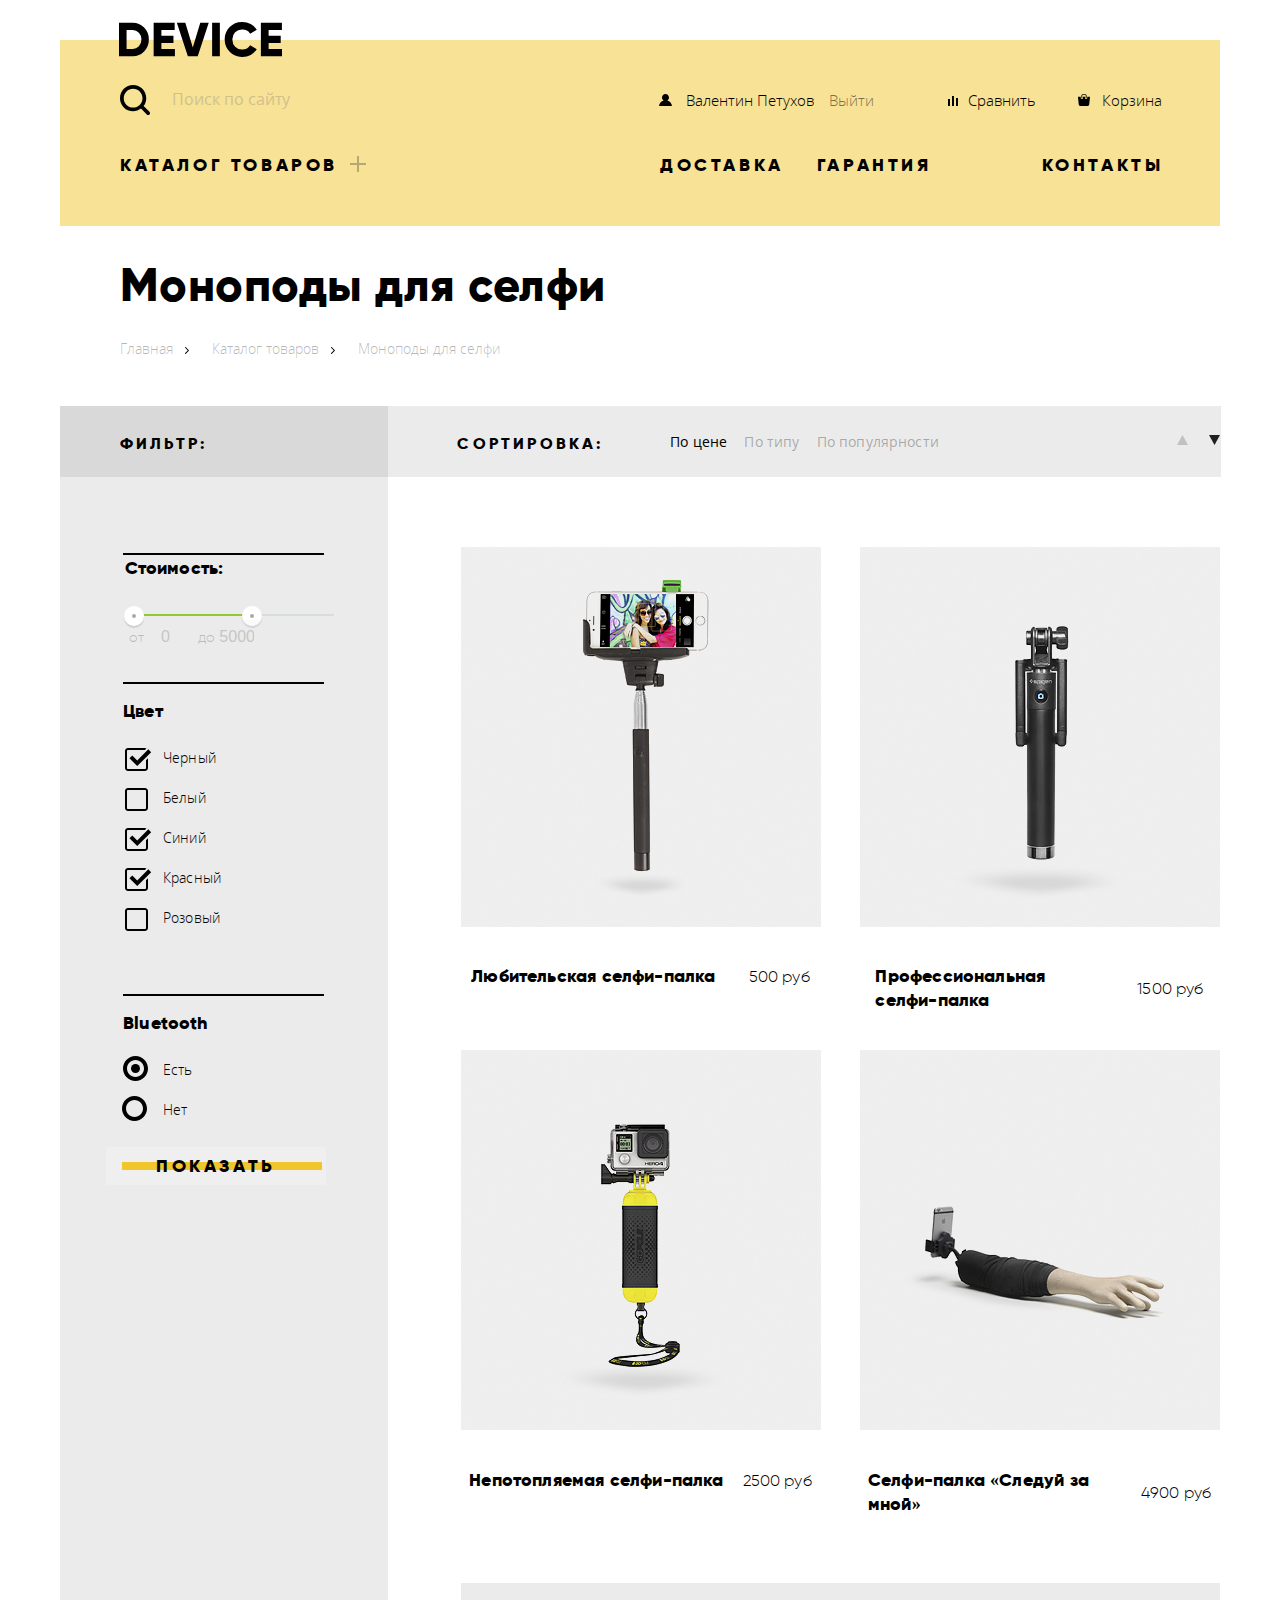
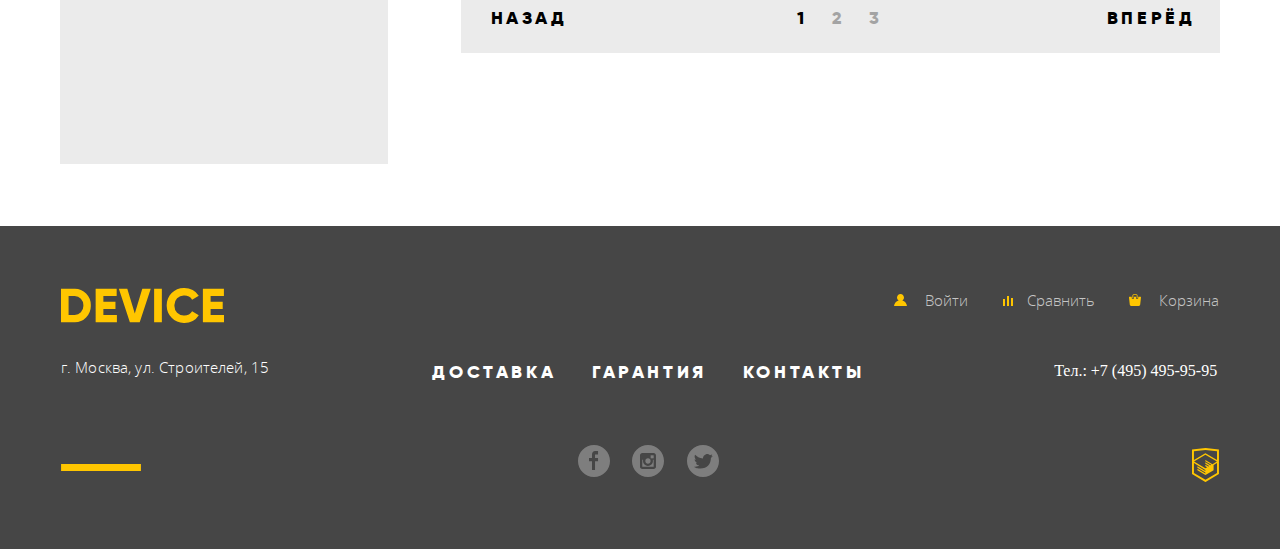
==== commit 36b5352d: "защита" ====
--- a/catalog-item.html
+++ b/catalog-item.html
@@ -28,7 +28,11 @@
     </div>
     <nav>
       <ul class="user_menu">
-        <li class="nav_butt1_cat"><img src="img/search.svg" alt="Лупа для поиска" class="search_ic"><a href="" class="button button_search">Поиск по сайту</a></li>
+        <li class="nav_butt1"><img src="img/search.svg" alt="Лупа для поиска" class="search_ic">
+          <form action="https://echo.htmlacademy.ru" method="post">
+            <input type="text" name="fullName" placeholder="Поиск по сайту" class="input_search">
+          </form>
+        </li>
         <li class="nav_butt2_cat"><img src="img/user.svg" alt="иконка войти" class="in_ic"><a href="" class="button">Валентин Петухов</a></li>
         <li class="nav_butt2.2_cat"><a href="" class="button nav_cat">Выйти</a></li>
         <li class="nav_butt3_cat"><img src="img/compare.svg" alt="иконка сравнить" class="compare_ic"><a href="" class="button">Сравнить</a></li>
@@ -68,7 +72,9 @@
 
 
     <div class="filter_opt">
-      <p class="main-filt">Фильтр:</p>
+      <div class="filter_sect">
+        <p class="main_filt">Фильтр:</p>
+      </div>
       <p class="filt_sort">Сортировка:</p>
       <form class="" method="get" action="https://echo.htmlacademy.ru">
         <fieldset class="filter_opt">
@@ -82,8 +88,8 @@
       <form class="" method="get" action="https://echo.htmlacademy.ru">
         <fieldset>
           <ul class="filter_u_d">
+            <li><a href="#" class="icon_up"><img src="img/icon-up-dir.svg" alt=""></a></li>
             <li><a href="#" class="icon_down"><img src="img/icon-down-dir.svg" alt=""></a></li>
-            <li><a href="#" class="icon_up"><img src="img/icon-up-dir.svg" alt=""></a></li>
           </ul>
         </fieldset>
       </form>
@@ -137,10 +143,10 @@
             <legend class="items bluetooth_opt">Bluetooth</legend>
             <ul>
               <li class="bluetooth-option"><input type="radio" class="filter-input-radio visually-hidden" name="bluetooth" value="have" checked id="bluet_yes">Есть
-                <label for="bluet_yes"></label>
+                <label for="bluet_yes" class="blueth_yes"></label>
               </li>
               <li class="bluetooth-option"><input type="radio" class="filter-input-radio visually-hidden" name="bluetooth" value="no" id="bluet_no">Нет
-                <label for="bluet_no"></label>
+                <label for="bluet_no" class="blueth_no"></label>
               </li>
             </ul>
           </fieldset>
@@ -158,8 +164,8 @@
               </div>
             </div>
             <div class="catalog_items">
-              <a href="" class="button">
-                <h3>Любительская селфи-палка</h3>
+              <a href="" class="catalog_cards button">
+                <p>Любительская селфи-палка</p>
               </a>
               <p class="price">500 руб</p>
             </div>
@@ -173,8 +179,8 @@
               </div>
             </div>
             <div class="catalog_items">
-              <a href="" class="button">
-                <h3>Профессиональная селфи-палка </h3>
+              <a href="" class="proff_self button catalog_cards">
+                <p>Профессиональная селфи-палка </p>
               </a>
               <p class="price">1500 руб</p>
             </div>
@@ -188,8 +194,8 @@
               </div>
             </div>
             <div class="catalog_items">
-              <a href="" class="button">
-                <h3>Непотопляемая селфи-палка</h3>
+              <a href="" class="button catalog_cards">
+                <p>Непотопляемая селфи-палка</p>
               </a>
               <p class="price">2500 руб</p>
             </div>
@@ -203,8 +209,8 @@
               </div>
             </div>
             <div class="catalog_items">
-              <a href="" class="button">
-                <h3>Селфи-палка «Следуй за мной»</h3>
+              <a href="" class="button catalog_cards">
+                <p>Селфи-палка «Следуй за мной»</p>
               </a>
               <p class="price">4900 руб</p>
             </div>
--- a/css/style.css
+++ b/css/style.css
@@ -1,31 +1,31 @@
 @font-face {
-  font-family: 'opensanslight';
-  src: url('../fonts/opensanslight.woff2') format('woff2'),
-    url('../fonts/opensanslight.woff') format('woff');
+  font-family: "opensanslight";
+  src: url("../fonts/opensanslight.woff2") format("woff2"),
+    url("../fonts/opensanslight.woff") format("woff");
   font-weight: normal;
   font-style: normal;
 }
 
 @font-face {
-  font-family: 'opensansregular';
-  src: url('../fonts/opensans.woff2') format('woff2'),
-    url('../fonts/opensans.woff') format('woff');
+  font-family: "opensansregular";
+  src: url("../fonts/opensans.woff2") format("woff2"),
+    url("../fonts/opensans.woff") format("woff");
   font-weight: normal;
   font-style: normal;
 }
 
 @font-face {
-  font-family: 'gilroyextrabold';
-  src: url('../fonts/gilroyextrabold.woff2') format('woff2'),
-    url('../fonts/gilroyextrabold.woff') format('woff');
+  font-family: "gilroyextrabold";
+  src: url("../fonts/gilroyextrabold.woff2") format("woff2"),
+    url("../fonts/gilroyextrabold.woff") format("woff");
   font-weight: normal;
   font-style: normal;
 }
 
 @font-face {
-  font-family: 'girlgilroylight';
-  src: url('../fonts/gilroylight.woff2') format('woff2'),
-    url('../fonts/gilroylight.woff') format('woff');
+  font-family: "girlgilroylight";
+  src: url("../fonts/gilroylight.woff2") format("woff2"),
+    url("../fonts/gilroylight.woff") format("woff");
   font-weight: normal;
   font-style: normal;
 }
@@ -89,6 +89,7 @@
 .nav_butt1 {
   width: 144px;
   margin-left: 60px;
+  display: flex;
 }
 
 .nav_butt2 {
@@ -163,7 +164,7 @@
 
 .button {
   font-size: 15px;
-  font-family: 'opensanslight', Helvetica, Arial, sans-serif;
+  font-family: "opensanslight", Helvetica, Arial, sans-serif;
   line-height: 30px;
 }
 
@@ -183,13 +184,13 @@
 
 .button_main {
   font-size: 18px;
-  font-family: 'gilroyextrabold', Helvetica, Arial, sans-serif;
+  font-family: "gilroyextrabold", Helvetica, Arial, sans-serif;
   line-height: 30px;
 }
 
 .button_site {
   font-size: 18px;
-  font-family: 'gilroyextrabold', Helvetica, Arial, sans-serif;
+  font-family: "gilroyextrabold", Helvetica, Arial, sans-serif;
   line-height: 30px;
   display: inline-block;
   width: 220px;
@@ -261,7 +262,7 @@
 }
 
 .page_title {
-  font-family: 'gilroyextrabold', Helvetica, Arial, sans-serif;
+  font-family: "gilroyextrabold", Helvetica, Arial, sans-serif;
   font-size: 47px;
   margin-bottom: 20px;
   line-height: 1.19;
@@ -271,7 +272,7 @@
 }
 
 .description {
-  font-family: 'opensanslight', Helvetica, Arial, sans-serif;
+  font-family: "opensanslight", Helvetica, Arial, sans-serif;
   font-size: 15px;
   font-weight: 300;
   line-height: 2;
@@ -317,14 +318,14 @@
 }
 
 .property {
-  font-family: 'opensanslight', Helvetica, Arial, sans-serif;
+  font-family: "opensanslight", Helvetica, Arial, sans-serif;
   font-size: 13px;
   line-height: 20px;
   color: #464646;
 }
 
 .table_content {
-  font-family: 'girlgilroylight', Helvetica, Arial, sans-serif;
+  font-family: "girlgilroylight", Helvetica, Arial, sans-serif;
   font-size: 36px;
   line-height: 48px;
 }
@@ -337,7 +338,7 @@
 }
 
 .items {
-  font-family: 'gilroyextrabold', Helvetica, Arial, sans-serif;
+  font-family: "gilroyextrabold", Helvetica, Arial, sans-serif;
   font-size: 18px;
   line-height: 24px;
   letter-spacing: 0.18px;
@@ -368,7 +369,9 @@
   justify-content: space-between;
 }
 
-.link::before, .link1::before, .link2::before, .link3::before, .link4::before, .link5::before {
+.link::before, .link1::before,
+.link2::before, .link3::before,
+.link4::before, .link5::before {
   margin-bottom: 40px;
 }
 
@@ -480,7 +483,6 @@
   background-color: #f7e296;
   display: block;
   height: auto;
-  left: 50%;
   top: 10%;
   position: relative;
   text-align: center;
@@ -580,19 +582,18 @@
 
 .info {
   font-size: 47px;
-  font-family: 'gilroyextrabold', Helvetica, Arial, sans-serif;
+  font-family: "gilroyextrabold", Helvetica, Arial, sans-serif;
   line-height: 48px;
   line-height: 1.02;
   letter-spacing: 0.47px;
   margin-left: -122px;
   margin-right: auto;
-  width: 1160px;
   padding-left: 120px;
 }
 
 .main_catalog {
   font-size: 47px;
-  font-family: 'gilroyextrabold', Helvetica, Arial, sans-serif;
+  font-family: "gilroyextrabold", Helvetica, Arial, sans-serif;
   line-height: 48px;
   line-height: 1.02;
   letter-spacing: 0.47px;
@@ -601,7 +602,7 @@
   width: 1160px;
   padding-left: 120px;
   margin-top: 36px;
-  margin-bottom: 23px;
+  margin-bottom: 27px;
 }
 
 .black_line::before {
@@ -621,7 +622,7 @@
 }
 
 .delivery {
-  font-family: 'gilroyextrabold', Helvetica, Arial, sans-serif;
+  font-family: "gilroyextrabold", Helvetica, Arial, sans-serif;
   font-size: 16px;
   line-height: 2.5;
   font-weight: 800;
@@ -791,7 +792,7 @@
 .foot_menu {
   color: rgba(255, 255, 255, 0.7);
   font-size: 15px;
-  font-family: 'opensanslight', Helvetica, Arial, sans-serif;
+  font-family: "opensanslight", Helvetica, Arial, sans-serif;
   line-height: 36px;
   margin-left: 14px;
 }
@@ -848,7 +849,7 @@
   text-transform: uppercase;
   letter-spacing: 3.6px;
   font-size: 18px;
-  font-family: 'gilroyextrabold', Helvetica, Arial, sans-serif;
+  font-family: "gilroyextrabold", Helvetica, Arial, sans-serif;
   line-height: 30px;
 }
 
@@ -873,7 +874,7 @@
   position: absolute;
   z-index: -1;
   border: none;
-  outline: 0 !important;
+  outline: 0;
 }
 
 .button_services:active::before {
@@ -885,7 +886,7 @@
   top: -8%;
   position: absolute;
   z-index: -1;
-  outline: 0 !important;
+  outline: 0;
 }
 
 .button_services:active {
@@ -915,40 +916,56 @@
 
 .button_foot, .nav_menu {
   font-size: 15px;
-  font-family: 'opensanslight', Helvetica, Arial, sans-serif;
+  font-family: "opensanslight", Helvetica, Arial, sans-serif;
   line-height: 36px;
 }
 
 .breadcrumps {
+  display: flex;
+  list-style: none;
+  margin-bottom: 45px;
+  justify-content: flex-start;
+  flex-wrap: wrap;
+  margin-left: auto;
+  margin-right: auto;
+  width: 1160px;
   font-size: 14px;
-  font-family: 'opensanslight', Helvetica, Arial, sans-serif;
+  font-family: "opensanslight", Helvetica, Arial, sans-serif;
   line-height: 24px;
   padding-left: 120px;
 }
 
 .breadcrumps-current {
   font-size: 14px;
-  font-family: 'opensanslight', Helvetica, Arial, sans-serif;
+  font-family: "opensanslight", Helvetica, Arial, sans-serif;
   line-height: 24px;
 }
 
-.main-filt {
+.filter_sect {
+  background-color: #d9d9d9;
+  min-width: 328px;
+  margin-bottom: 0;
+  text-align: center;
+  margin: 0;
+}
+
+.main_filt {
   text-transform: uppercase;
-  font-family: 'gilroyextrabold', Helvetica, Arial, sans-serif;
+  font-family: "gilroyextrabold", Helvetica, Arial, sans-serif;
   font-size: 16px;
   line-height: 24px;
   letter-spacing: 3.2px;
-  background-color: #d9d9d9;
   margin-bottom: 0;
-  min-width: 467px;
+  padding-top: 26px;
   text-align: center;
   margin: 0;
-  padding-top: 26px;
+  position: relative;
+  left: -60px;
 }
 
 .filt_sort {
   text-transform: uppercase;
-  font-family: 'gilroyextrabold', Helvetica, Arial, sans-serif;
+  font-family: "gilroyextrabold", Helvetica, Arial, sans-serif;
   font-size: 16px;
   line-height: 24px;
   letter-spacing: 3.2px;
@@ -957,28 +974,31 @@
   min-width: 262px;
   text-align: center;
   padding-top: 26px;
-  padding-bottom: 26px;
   align-self: flex-start;
   margin: 0px;
-  margin-left: 10px;
+  margin-left: 12px;
 }
 
 fieldset {
   font-size: 14px;
-  font-family: 'opensanslight', Helvetica, Arial, sans-serif;
+  font-family: "opensanslight", Helvetica, Arial, sans-serif;
   line-height: 40px;
   letter-spacing: 0.14px;
 }
 
+.bluetooth-option {
+  position: relative;
+}
+
 .price-option, .color-option, .bluetooth-option {
   font-size: 14px;
-  font-family: 'opensanslight', Helvetica, Arial, sans-serif;
+  font-family: "opensanslight", Helvetica, Arial, sans-serif;
   line-height: 40px;
   letter-spacing: 0.14px;
 }
 
 .price {
-  font-family: 'girlgilroylight', Helvetica, Arial, sans-serif;
+  font-family: "girlgilroylight", Helvetica, Arial, sans-serif;
   font-size: 16px;
   line-height: 24px;
   letter-spacing: 0.16px;
@@ -1027,6 +1047,16 @@
   margin-right: 20px;
 }
 
+.input_search {
+  outline: none;
+  background-color: inherit;
+  border: none;
+  font-family: "opensansregular", Helvetica, Arial, sans-serif;
+  color: black;
+  opacity: 0.3;
+  margin-top: 4px;
+}
+
 .in_ic {
   margin-right: 14px;
 }
@@ -1087,17 +1117,6 @@
   fill: red;
 }
 
-.breadcrumps {
-  display: flex;
-  list-style: none;
-  margin-bottom: 40px;
-  justify-content: flex-start;
-  flex-wrap: wrap;
-  margin-left: auto;
-  margin-right: auto;
-  width: 1160px;
-}
-
 .breadcrumps li {
   position: relative;
   margin-right: 39px;
@@ -1126,7 +1145,7 @@
   flex-direction: row;
   background-color: #ebebeb;
   min-height: 71px;
-  max-width: 1440px;
+  max-width: 1161px;
   margin: 0 auto;
 }
 
@@ -1146,7 +1165,7 @@
   align-items: center;
   width: 286px;
   padding-left: 0;
-  font-family: 'opensansregular', Helvetica, Arial, sans-serif;
+  font-family: "opensansregular", Helvetica, Arial, sans-serif;
   font-size: 14px;
   line-height: 1.29;
   text-align: left;
@@ -1170,7 +1189,11 @@
   align-items: center;
   width: 41px;
   border: none;
-  margin-left: 180px;
+  margin-left: 187px;
+}
+
+.icon_down {
+  margin-left: 21px;
 }
 
 .icon_down, .icon_up {
@@ -1182,7 +1205,7 @@
   cursor: pointer;
 }
 
-.icon_down {
+.icon_up {
   opacity: 0.2;
 }
 
@@ -1242,12 +1265,24 @@
   background-position: 0 0;
 }
 
+.blueth_yes {
+  position: relative;
+  right: 60px;
+  top: 6px;
+}
+
+.blueth_no {
+  right: 55px;
+  top: 6px;
+  position: relative;
+}
+
 .filter-input-radio+label::before {
   content: "";
   position: absolute;
   width: 25px;
   height: 25px;
-  left: 10px;
+  left: -10px;
   background-image: url("../img/radio-off.svg");
   background-repeat: no-repeat;
   background-position: 0 0;
@@ -1262,7 +1297,7 @@
   position: absolute;
   width: 25px;
   height: 25px;
-  left: 10px;
+  left: -10px;
   background-image: url("../img/radio-on.svg");
   background-repeat: no-repeat;
   background-position: 0 0;
@@ -1346,7 +1381,7 @@
 .price-controls label {
   display: inline-block;
   line-height: 1.71;
-  font-family: 'girlgilroylight', Helvetica, Arial, sans-serif;
+  font-family: "girlgilroylight", Helvetica, Arial, sans-serif;
   font-size: 14px;
   opacity: 0.2;
 }
@@ -1388,7 +1423,7 @@
 
 .filt_part fieldset {
   width: 201px;
-  background-image: url('../img/up_line_catalog.png');
+  background-image: url("../img/up_line_catalog.png");
   background-repeat: no-repeat;
   background-position: top;
 }
@@ -1423,6 +1458,21 @@
   justify-content: space-around;
 }
 
+.catalog_cards {
+  font-family: "gilroyextrabold";
+  font-size: 18px;
+  font-weight: 800;
+  font-stretch: normal;
+  font-style: normal;
+  line-height: 1.33;
+  letter-spacing: 0.18px;
+  width: 256px;
+}
+
+.proff_self {
+  width: 230px;
+}
+
 .catalog_item {
   position: relative;
 }
@@ -1450,7 +1500,7 @@
 
 .show_but {
   font-size: 18px;
-  font-family: 'gilroyextrabold', Helvetica, Arial, sans-serif;
+  font-family: "gilroyextrabold", Helvetica, Arial, sans-serif;
   line-height: 30px;
   display: inline-block;
   width: 220px;
@@ -1493,7 +1543,7 @@
 
 .in_cart {
   font-size: 18px;
-  font-family: 'gilroyextrabold', Helvetica, Arial, sans-serif;
+  font-family: "gilroyextrabold", Helvetica, Arial, sans-serif;
   line-height: 30px;
   display: inline-block;
   width: 220px;
@@ -1531,7 +1581,7 @@
 
 .compare_catal {
   opacity: 0.5;
-  font-family: 'opensanslight', Helvetica, Arial, sans-serif;
+  font-family: "opensanslight", Helvetica, Arial, sans-serif;
   font-size: 13px;
   font-weight: 300;
   font-stretch: normal;
@@ -1557,7 +1607,7 @@
   display: flex;
   justify-content: space-between;
   align-items: center;
-  font-family: 'gilroyextrabold', Helvetica, Arial, sans-serif;
+  font-family: "gilroyextrabold", Helvetica, Arial, sans-serif;
   font-size: 18px;
   line-height: 24px;
   letter-spacing: 3.6px;
@@ -1595,7 +1645,7 @@
 
 .foot_text {
   color: white;
-  font-family: 'gilroyextrabold', Helvetica, Arial, sans-serif;
+  font-family: "gilroyextrabold", Helvetica, Arial, sans-serif;
   font-size: 18px;
   line-height: 24px;
   letter-spacing: 3.6px;
@@ -1627,19 +1677,23 @@
   margin-right: 14px;
 }
 
-.user_menu, .main_menu, .nav_menu, .list_item, .cards_list, .services, .parter__logo, .delivery, .foot_menu, .social_button {
+.user_menu, .main_menu,
+.nav_menu, .list_item,
+.cards_list, .services,
+.parter__logo, .delivery,
+.foot_menu, .social_button {
   list-style: none;
 }
 
 .visually-hidden {
-  position: absolute !important;
+  position: absolute;
   clip: rect(1px 1px 1px 1px);
   /* IE6, IE7 */
   clip: rect(1px, 1px, 1px, 1px);
-  padding: 0 !important;
-  border: 0 !important;
-  height: 1px !important;
-  width: 1px !important;
+  padding: 0;
+  border: 0;
+  height: 1px;
+  width: 1px;
   overflow: hidden;
 }
 
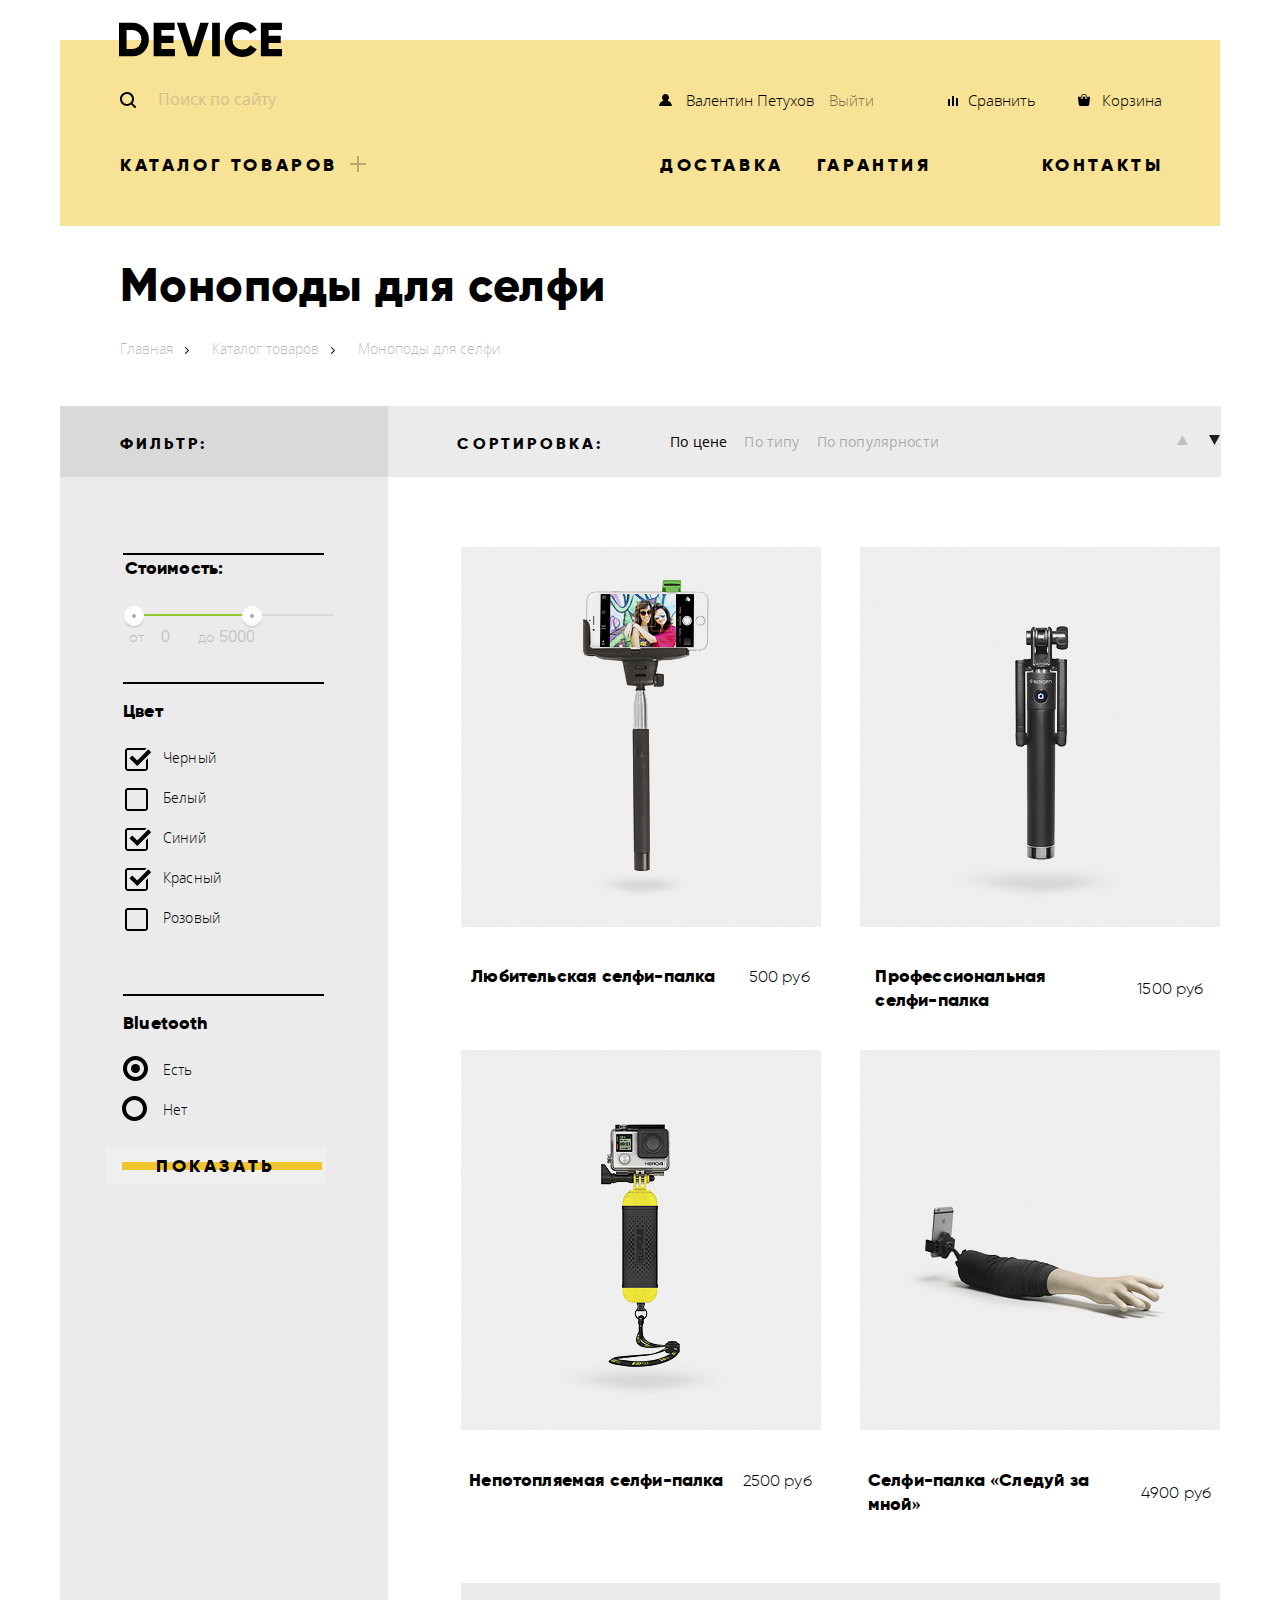
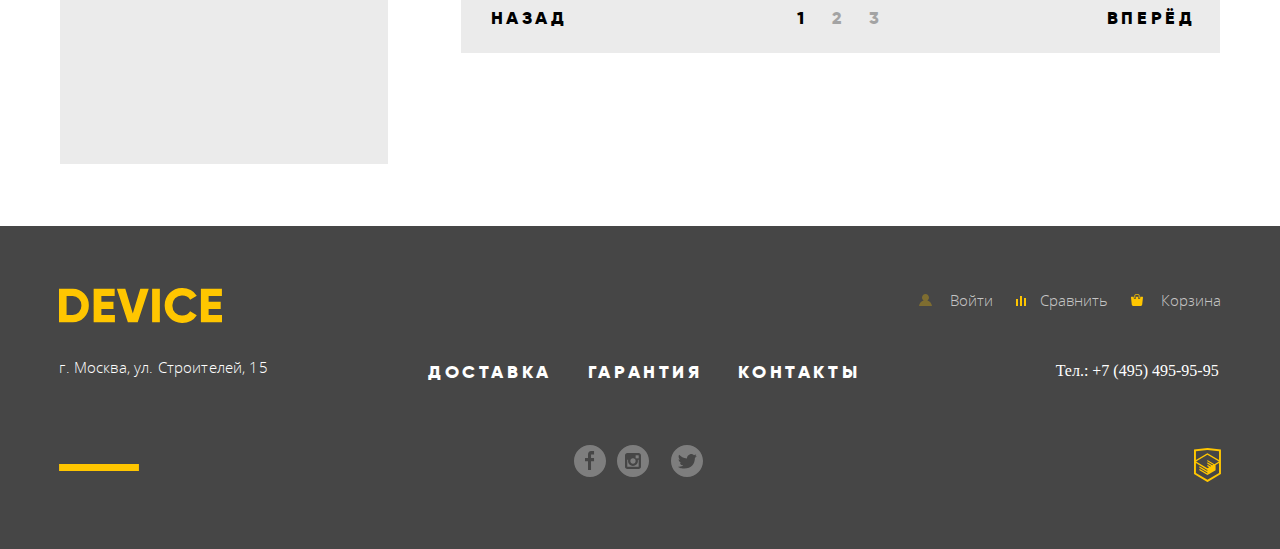
==== commit e31239aa: "защита 1.0" ====
--- a/catalog-item.html
+++ b/catalog-item.html
@@ -28,21 +28,21 @@
     </div>
     <nav>
       <ul class="user_menu">
-        <li class="nav_butt1"><img src="img/search.svg" alt="Лупа для поиска" class="search_ic">
+        <li class="nav_butt1"><img src="img/search.svg" alt="Лупа для поиска" class="search_ic" width="16" height="30">
           <form action="https://echo.htmlacademy.ru" method="post">
             <input type="text" name="fullName" placeholder="Поиск по сайту" class="input_search">
           </form>
         </li>
-        <li class="nav_butt2_cat"><img src="img/user.svg" alt="иконка войти" class="in_ic"><a href="" class="button">Валентин Петухов</a></li>
+        <li class="nav_butt2_cat"><img src="img/user.svg" alt="иконка войти" class="in_ic" width="13" height="12"><a href="" class="button">Валентин Петухов</a></li>
         <li class="nav_butt2.2_cat"><a href="" class="button nav_cat">Выйти</a></li>
-        <li class="nav_butt3_cat"><img src="img/compare.svg" alt="иконка сравнить" class="compare_ic"><a href="" class="button">Сравнить</a></li>
-        <li class="nav_butt4_cat"><img src="img/cart.svg" alt="иконка корзины" class="cart_ic"><a href="" class="button">Корзина</a></li>
+        <li class="nav_butt3_cat"><img src="img/compare.svg" alt="иконка сравнить" class="compare_ic" width="10" height="10"><a href="" class="button">Сравнить</a></li>
+        <li class="nav_butt4_cat"><img src="img/cart.svg" alt="иконка корзины" class="cart_ic" width="12" height="12"><a href="" class="button">Корзина</a></li>
       </ul>
     </nav>
     <nav>
       <ul class="main_menu">
         <li class="main_butt1"><a href="catalog-item.html" class="button_main nav_butt">Каталог товаров</a></li>
-        <li class="button_plus"><a href=""><img src="img/plus.svg" alt="+"></a></li>
+        <li class="button_plus"><a href=""><img src="img/plus.svg" alt="+" width="16" height="16"></a></li>
         <li class="main_butt2"><a href="" class="button_main">Доставка</a></li>
         <li class="main_butt3"><a href="" class="button_main">Гарантия</a></li>
         <li class="main_butt5"><a href="" class="button_main">Контакты</a></li>
@@ -88,8 +88,8 @@
       <form class="" method="get" action="https://echo.htmlacademy.ru">
         <fieldset>
           <ul class="filter_u_d">
-            <li><a href="#" class="icon_up"><img src="img/icon-up-dir.svg" alt=""></a></li>
-            <li><a href="#" class="icon_down"><img src="img/icon-down-dir.svg" alt=""></a></li>
+            <li><a href="#" class="icon_up"><img src="img/icon-up-dir.svg" alt="" width="11" height="10"></a></li>
+            <li><a href="#" class="icon_down"><img src="img/icon-down-dir.svg" alt="" width="11" height="10"></a></li>
           </ul>
         </fieldset>
       </form>
@@ -254,9 +254,9 @@
           </ul>
           <ul class="footer_icon">
             <!-- фон для проверки работоспособности иконок -->
-            <li><a href="#" class="social_button"><img src="img/facebook.svg" alt="facebook"></a></li>
-            <li><a href="#" class="social_button"><img src="img/inst.svg" alt="instagramm"></a></li>
-            <li><a href="#" class="social_button"><img src="img/tw.svg" alt="twitter"></a></li>
+            <li><a href="#" class="social_button"><img src="img/facebook.svg" alt="facebook" width="32" height="32"></a></li>
+            <li><a href="#" class="social_button"><img src="img/inst.svg" alt="instagramm" width="32" height="32"</a></li>
+            <li><a href="#" class="social_button"><img src="img/tw.svg" alt="twitter" width="32" height="32"</a></li>
           </ul>
         </div>
         <div class="foot_menu1">
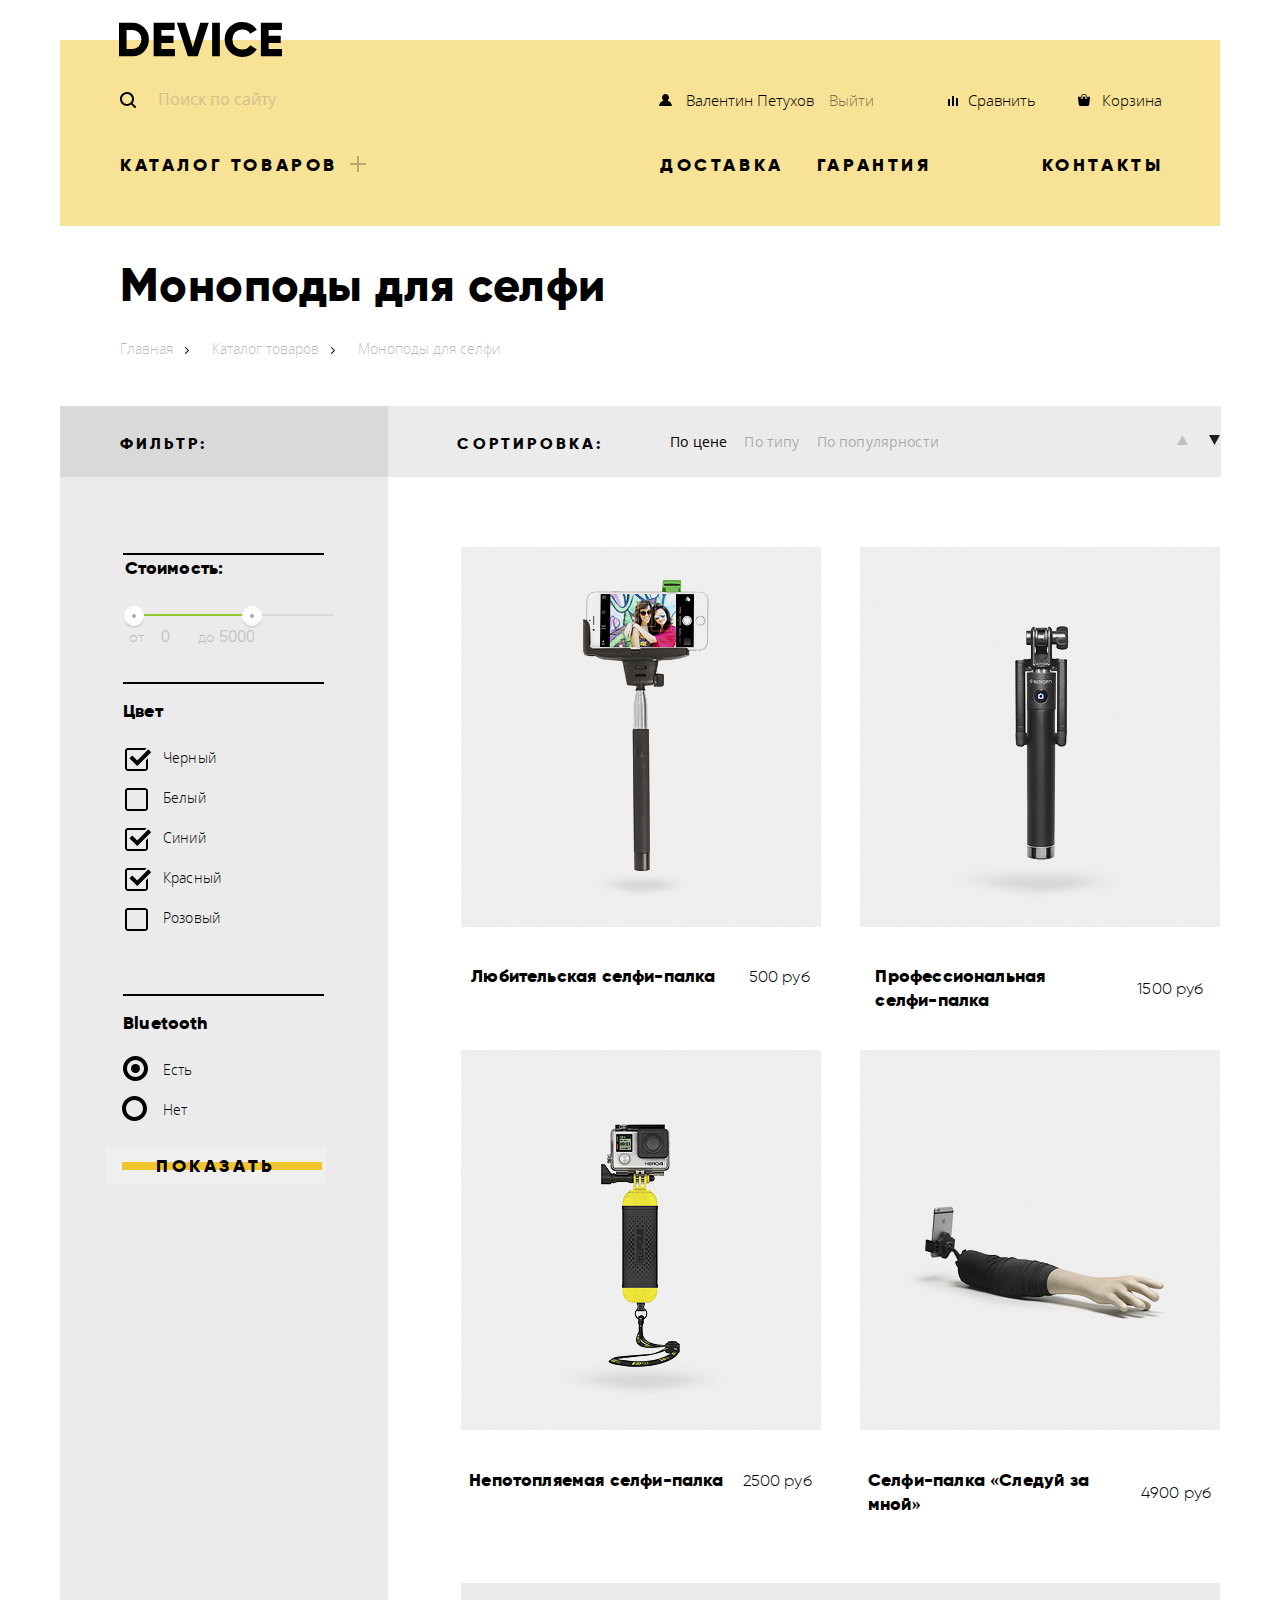
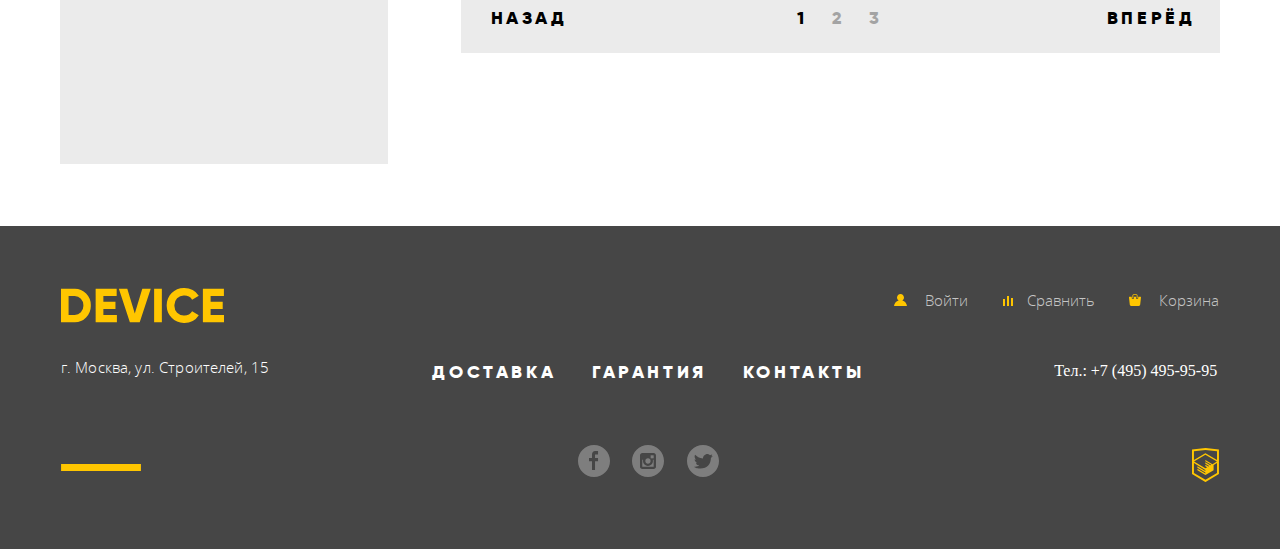
==== commit d001d774: "защита 2.1" ====
--- a/catalog-item.html
+++ b/catalog-item.html
@@ -33,19 +33,28 @@
             <input type="text" name="fullName" placeholder="Поиск по сайту" class="input_search">
           </form>
         </li>
-        <li class="nav_butt2_cat"><img src="img/user.svg" alt="иконка войти" class="in_ic" width="13" height="12"><a href="" class="button">Валентин Петухов</a></li>
-        <li class="nav_butt2.2_cat"><a href="" class="button nav_cat">Выйти</a></li>
-        <li class="nav_butt3_cat"><img src="img/compare.svg" alt="иконка сравнить" class="compare_ic" width="10" height="10"><a href="" class="button">Сравнить</a></li>
-        <li class="nav_butt4_cat"><img src="img/cart.svg" alt="иконка корзины" class="cart_ic" width="12" height="12"><a href="" class="button">Корзина</a></li>
+        <li class="nav_butt2_cat"><img src="img/user.svg" alt="иконка войти" class="in_ic" width="13" height="12"><a href="" class="button">Валентин Петухов</a>
+        </li>
+        <li class="nav_butt2.2_cat"><a href="" class="button nav_cat">Выйти</a>
+        </li>
+        <li class="nav_butt3_cat"><img src="img/compare.svg" alt="иконка сравнить" class="compare_ic" width="10" height="10"><a href="" class="button">Сравнить</a>
+        </li>
+        <li class="nav_butt4_cat"><img src="img/cart.svg" alt="иконка корзины" class="cart_ic" width="12" height="12"><a href="" class="button">Корзина</a>
+        </li>
       </ul>
     </nav>
     <nav>
       <ul class="main_menu">
-        <li class="main_butt1"><a href="catalog-item.html" class="button_main nav_butt">Каталог товаров</a></li>
-        <li class="button_plus"><a href=""><img src="img/plus.svg" alt="+" width="16" height="16"></a></li>
-        <li class="main_butt2"><a href="" class="button_main">Доставка</a></li>
-        <li class="main_butt3"><a href="" class="button_main">Гарантия</a></li>
-        <li class="main_butt5"><a href="" class="button_main">Контакты</a></li>
+        <li class="main_butt1"><a href="catalog-item.html" class="button_main nav_butt">Каталог товаров</a>
+        </li>
+        <li class="button_plus"><a href=""><img src="img/plus.svg" alt="+" width="16" height="16"></a>
+        </li>
+        <li class="main_butt2"><a href="" class="button_main">Доставка</a>
+        </li>
+        <li class="main_butt3"><a href="" class="button_main">Гарантия</a>
+        </li>
+        <li class="main_butt5"><a href="" class="button_main">Контакты</a>
+        </li>
 
       </ul>
     </nav>
@@ -53,19 +62,27 @@
 
   <nav>
     <ul class="visually-hidden nav_menu">
-      <li><a href="#">Виртуальная реальность</a></li>
-      <li><a href="catalog-item.html">Моноподы для селфи</a></li>
-      <li><a href="#">Экшн-камеры</a></li>
-      <li><a href="#">Фитнеc-браслеты</a></li>
-      <li><a href="#">Умные часы</a></li>
-      <li><a href="#">Квадрокоптеры</a></li>
+      <li><a href="#">Виртуальная реальность</a>
+      </li>
+      <li><a href="catalog-item.html">Моноподы для селфи</a>
+      </li>
+      <li><a href="#">Экшн-камеры</a>
+      </li>
+      <li><a href="#">Фитнеc-браслеты</a>
+      </li>
+      <li><a href="#">Умные часы</a>
+      </li>
+      <li><a href="#">Квадрокоптеры</a>
+      </li>
     </ul>
   </nav>
   <main>
     <h1 class="main_catalog">Моноподы для селфи</h1>
     <ul class="breadcrumps">
-      <li> <a href="" class="breadcrumps_list">Главная</a></li>
-      <li> <a href="" class="breadcrumps_list">Каталог товаров</a></li>
+      <li> <a href="" class="breadcrumps_list">Главная</a>
+      </li>
+      <li> <a href="" class="breadcrumps_list">Каталог товаров</a>
+      </li>
       <li class="breadcrumbs-current breadcrumps_list">Моноподы для селфи</li>
     </ul>
 
@@ -79,17 +96,22 @@
       <form class="" method="get" action="https://echo.htmlacademy.ru">
         <fieldset class="filter_opt">
           <ul class="filet_tab">
-            <li><a href="#">По цене</a></li>
-            <li><a href="#">По типу</a></li>
-            <li><a href="#">По популярности</a></li>
+            <li><a href="#">По цене</a>
+            </li>
+            <li><a href="#">По типу</a>
+            </li>
+            <li><a href="#">По популярности</a>
+            </li>
           </ul>
         </fieldset>
       </form>
       <form class="" method="get" action="https://echo.htmlacademy.ru">
         <fieldset>
           <ul class="filter_u_d">
-            <li><a href="#" class="icon_up"><img src="img/icon-up-dir.svg" alt="" width="11" height="10"></a></li>
-            <li><a href="#" class="icon_down"><img src="img/icon-down-dir.svg" alt="" width="11" height="10"></a></li>
+            <li><a href="#" class="icon_up"><img src="img/icon-up-dir.svg" alt="" width="11" height="10"></a>
+            </li>
+            <li><a href="#" class="icon_down"><img src="img/icon-down-dir.svg" alt="" width="11" height="10"></a>
+            </li>
           </ul>
         </fieldset>
       </form>
@@ -218,11 +240,16 @@
         </ul>
 
         <ul class="filter_list">
-          <li class="butt_list"><a href="">Назад</a></li>
-          <li><a href="">1</a></li>
-          <li><a href="">2</a></li>
-          <li><a href="">3</a></li>
-          <li class="butt_list"><a href="">Вперёд</a></li>
+          <li class="butt_list"><a href="">Назад</a>
+          </li>
+          <li><a href="">1</a>
+          </li>
+          <li><a href="">2</a>
+          </li>
+          <li><a href="">3</a>
+          </li>
+          <li class="butt_list"><a href="">Вперёд</a>
+          </li>
         </ul>
 
       </div>
@@ -248,25 +275,35 @@
         </div>
         <div class="foot_serv">
           <ul class="footer_text">
-            <li><a href="" class="foot_text">Доставка</a></li>
-            <li><a href="" class="foot_text">Гарантия</a></li>
-            <li><a href="" class="foot_text">Контакты</a></li>
+            <li><a href="" class="foot_text">Доставка</a>
+            </li>
+            <li><a href="" class="foot_text">Гарантия</a>
+            </li>
+            <li><a href="" class="foot_text">Контакты</a>
+
+            </li>
           </ul>
           <ul class="footer_icon">
             <!-- фон для проверки работоспособности иконок -->
-            <li><a href="#" class="social_button"><img src="img/facebook.svg" alt="facebook" width="32" height="32"></a></li>
-            <li><a href="#" class="social_button"><img src="img/inst.svg" alt="instagramm" width="32" height="32"</a></li>
-            <li><a href="#" class="social_button"><img src="img/tw.svg" alt="twitter" width="32" height="32"</a></li>
+            <li><a href="#" class="social_button"><img src="img/facebook.svg" alt="facebook" width="32" height="32"></a>
+            </li>
+            <li><a href="#" class="social_button"><img src="img/inst.svg" alt="instagramm" width="32" height="32"></a>
+            </li>
+            <li><a href="#" class="social_button"><img src="img/tw.svg" alt="twitter" width="32" height="32"></a>
+            </li>
           </ul>
         </div>
         <div class="foot_menu1">
           <ul class="foot_user ">
             <li><object type="image/svg+xml" data="img/user.svg"></object>
-              <a href="" class="foot_menu">Войти</a></li>
+              <a href="" class="foot_menu">Войти</a>
+            </li>
             <li><object type="image/svg+xml" data="img/compare.svg">
-              </object><a href="" class="foot_menu">Сравнить</a></li>
+              </object><a href="" class="foot_menu">Сравнить</a>
+            </li>
             <li><object type="image/svg+xml" data="img/cart.svg"></object>
-              <a href="" class="foot_menu">Корзина</a></li>
+              <a href="" class="foot_menu">Корзина</a>
+            </li>
           </ul>
           <a href="tel:+7.495.495.95.95" class="foot_tel foot_contact">Тел.: +7 (495) 495-95-95</a>
           <div class="academ_log">
